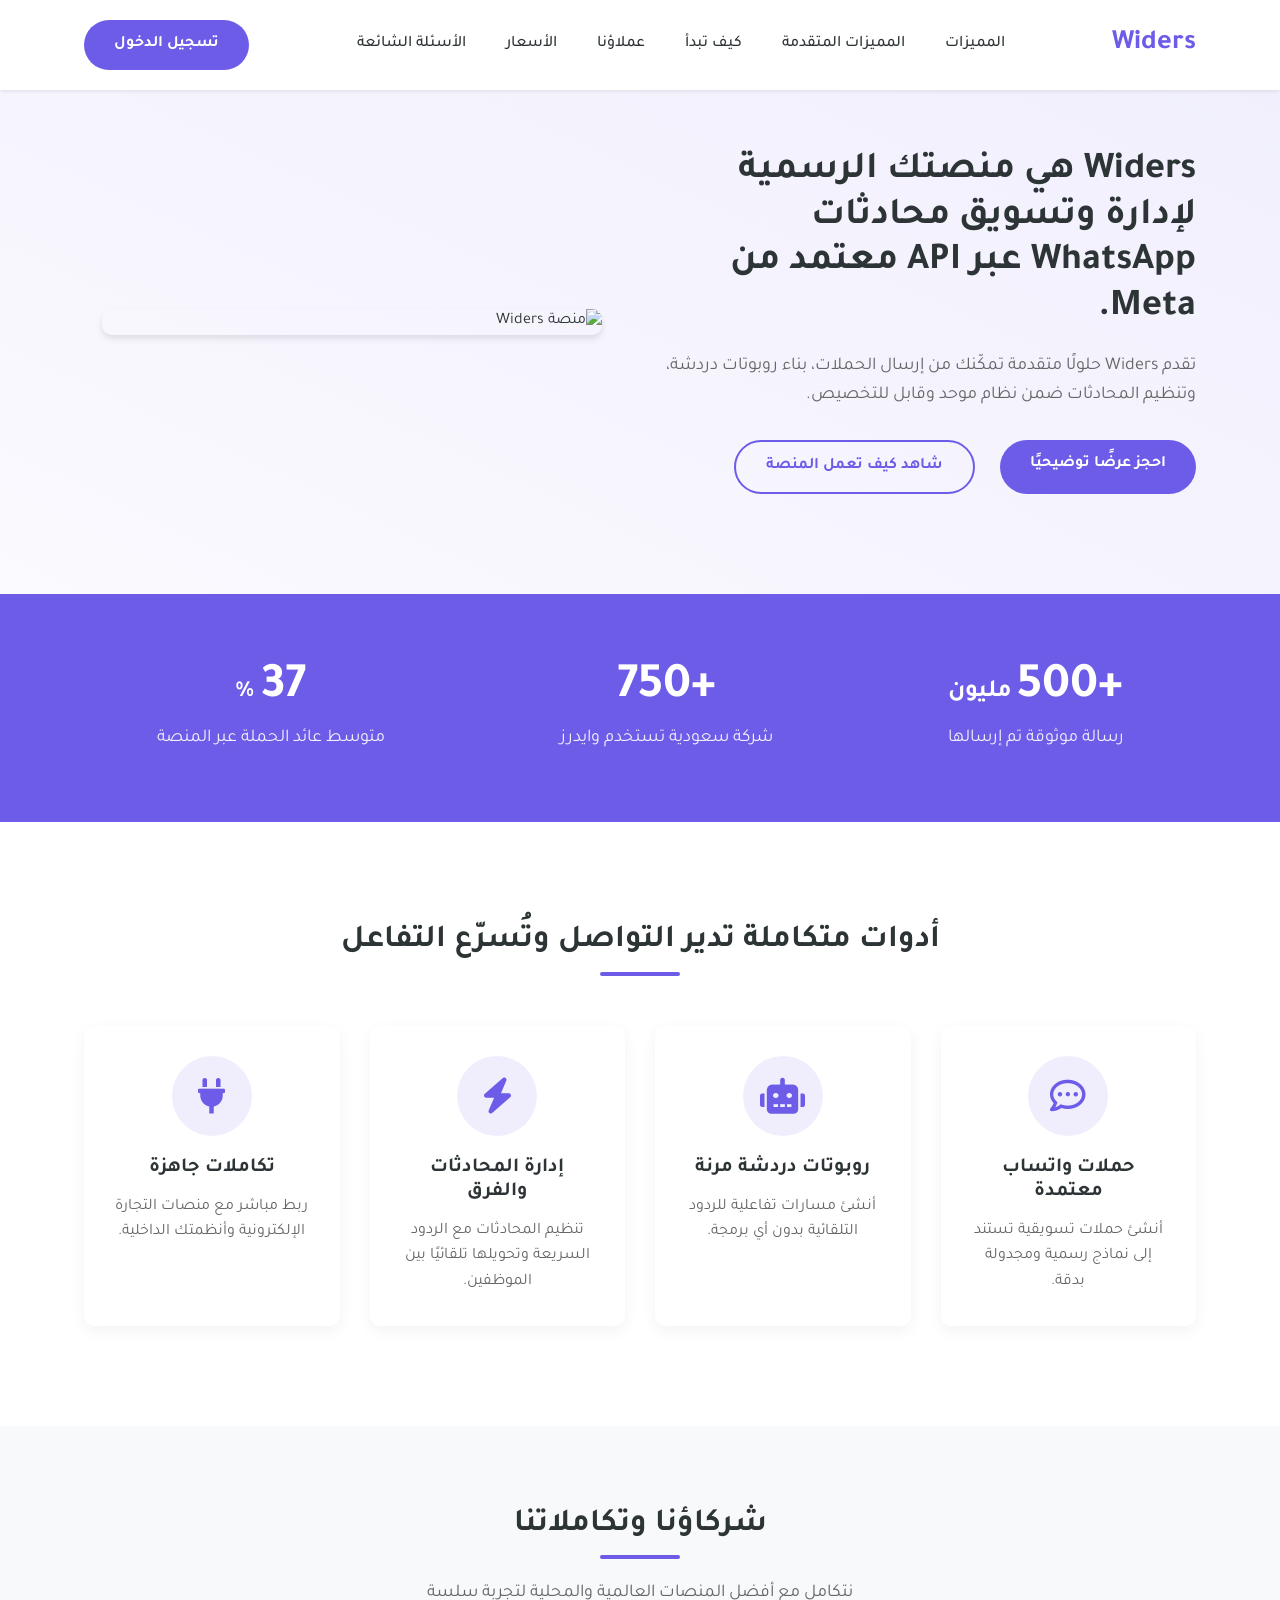
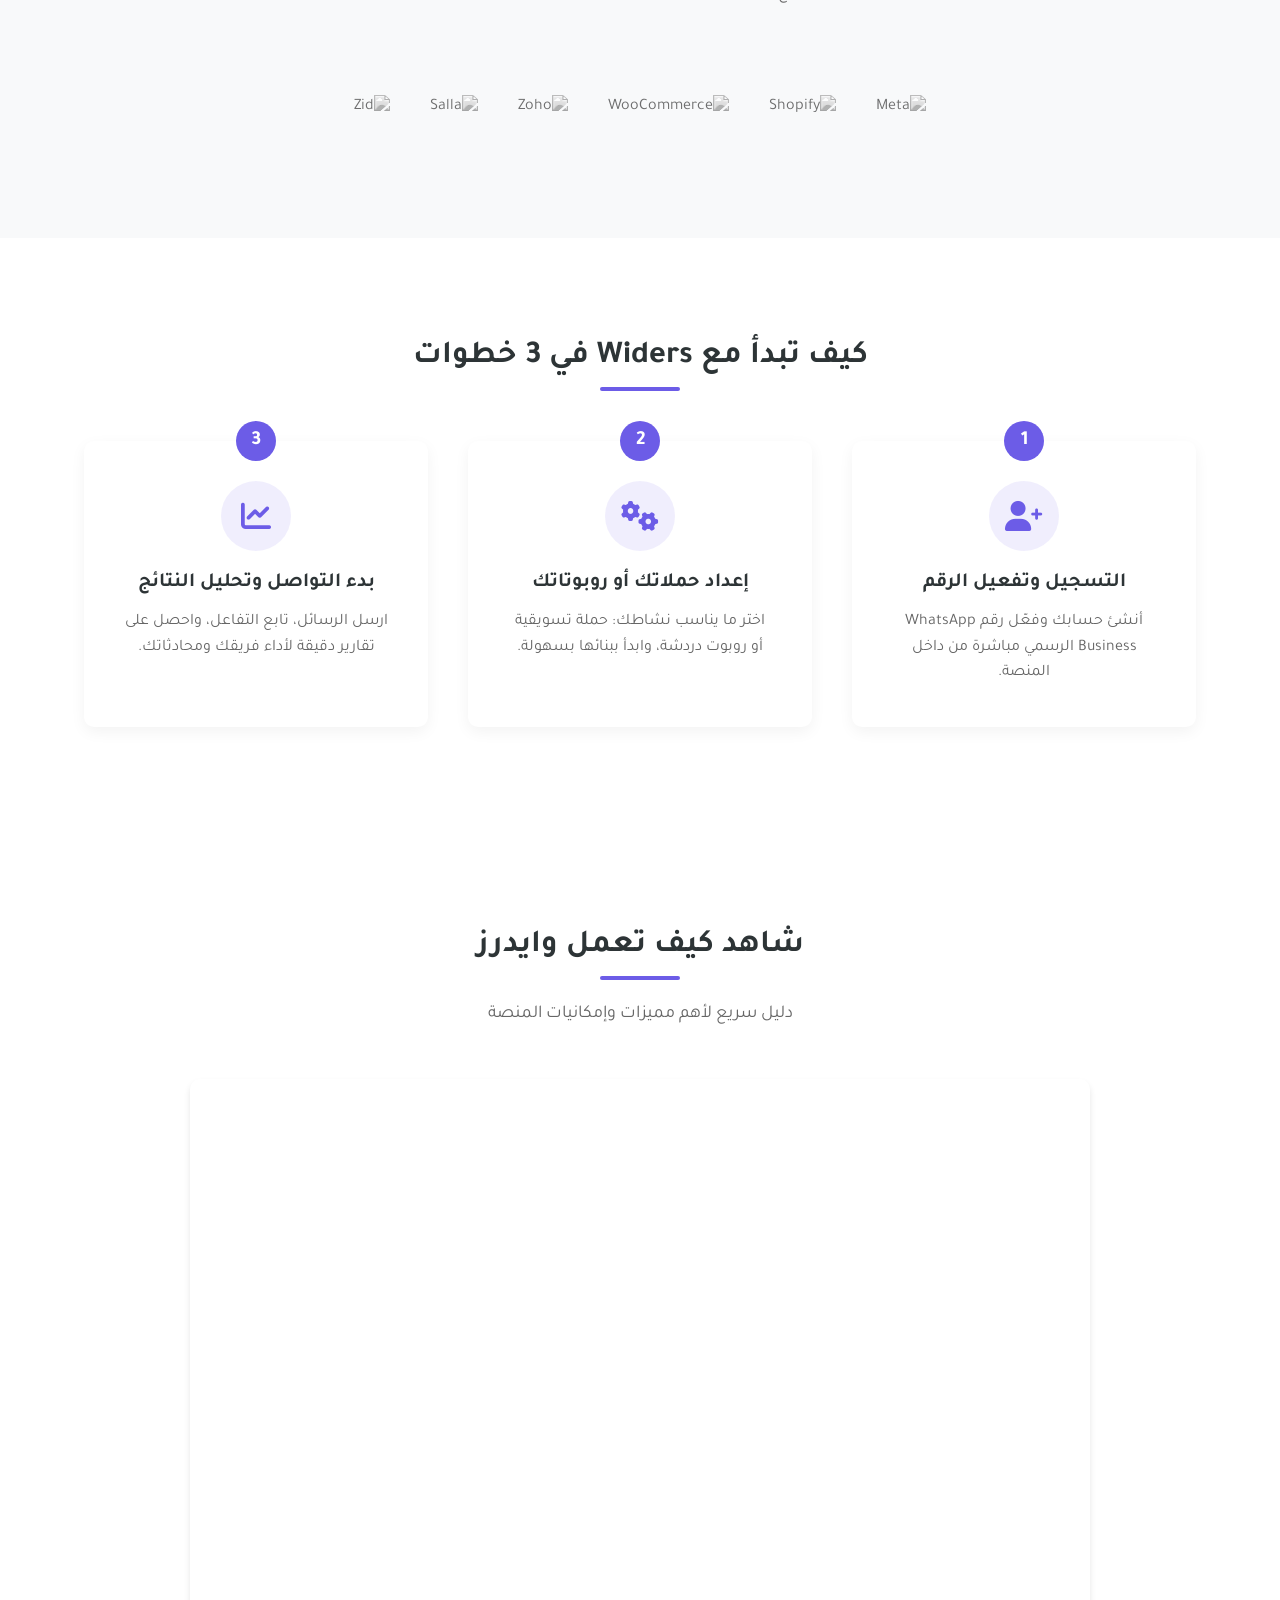
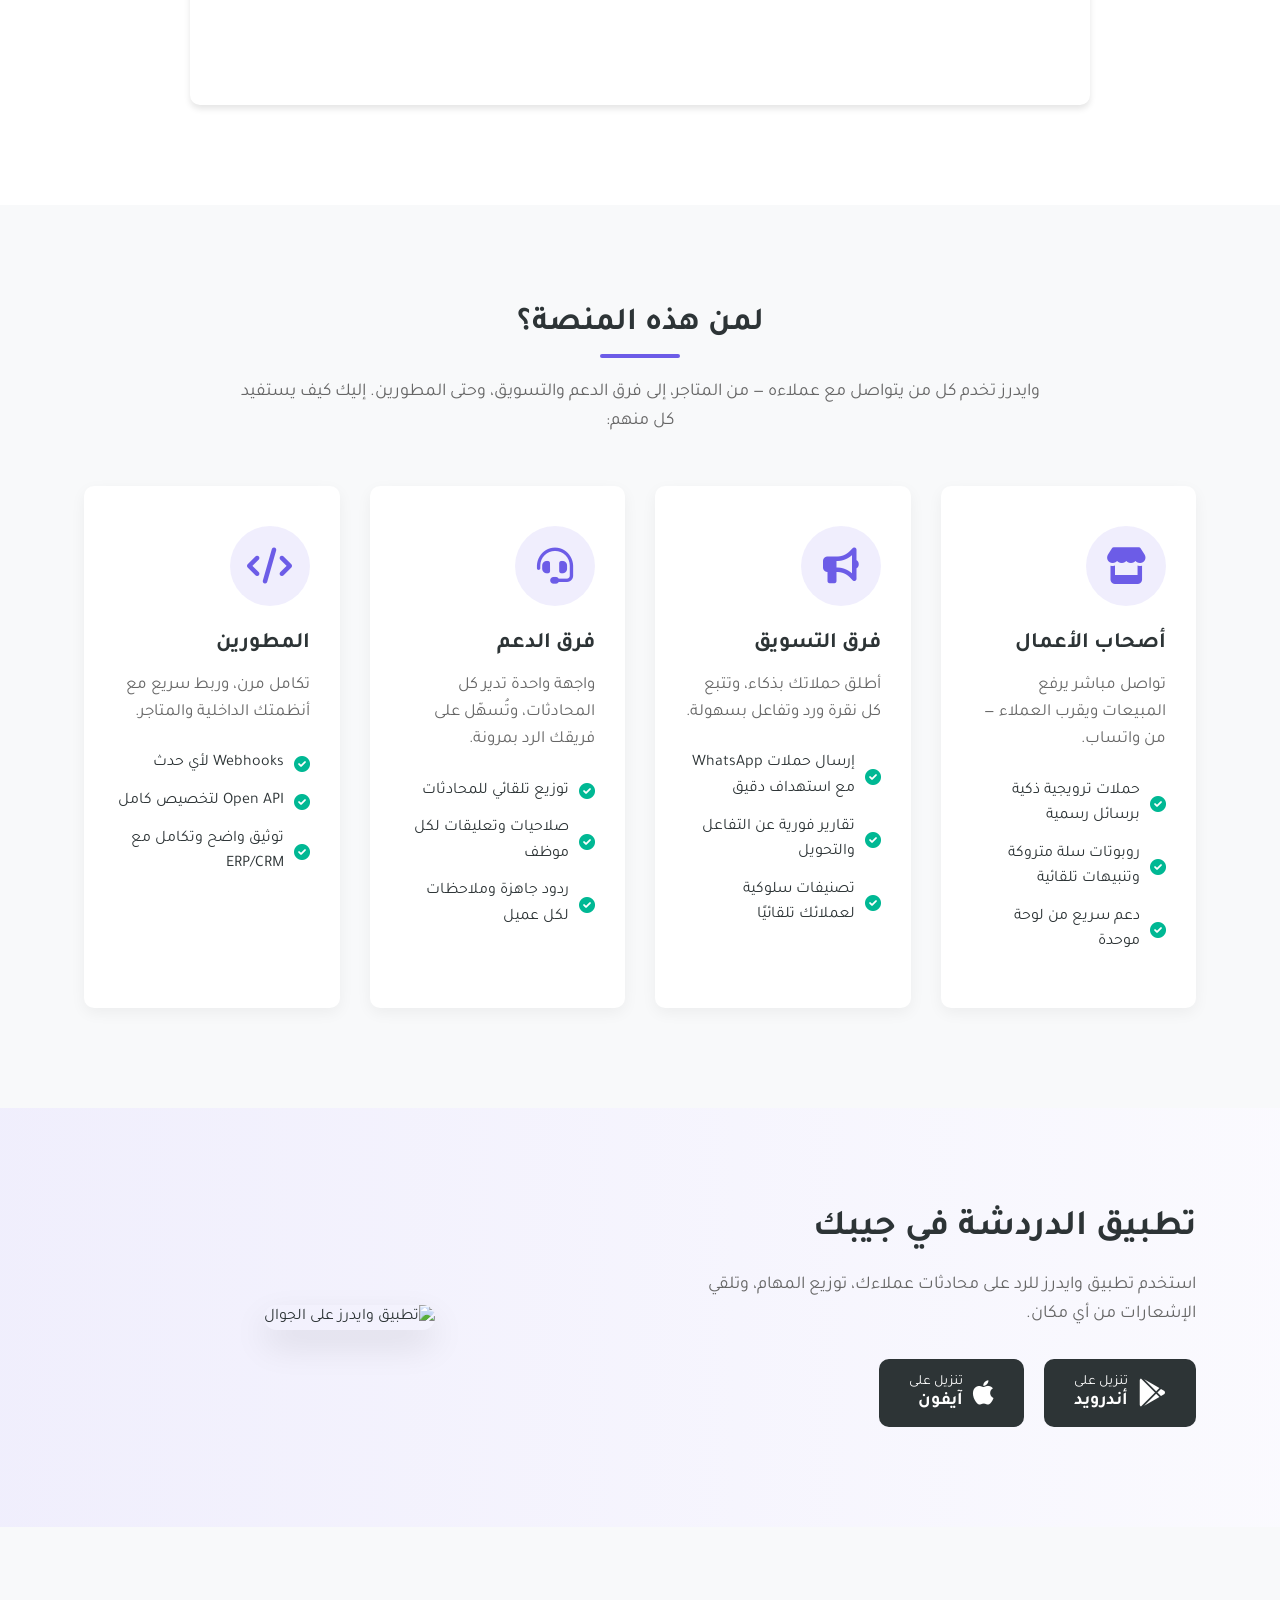
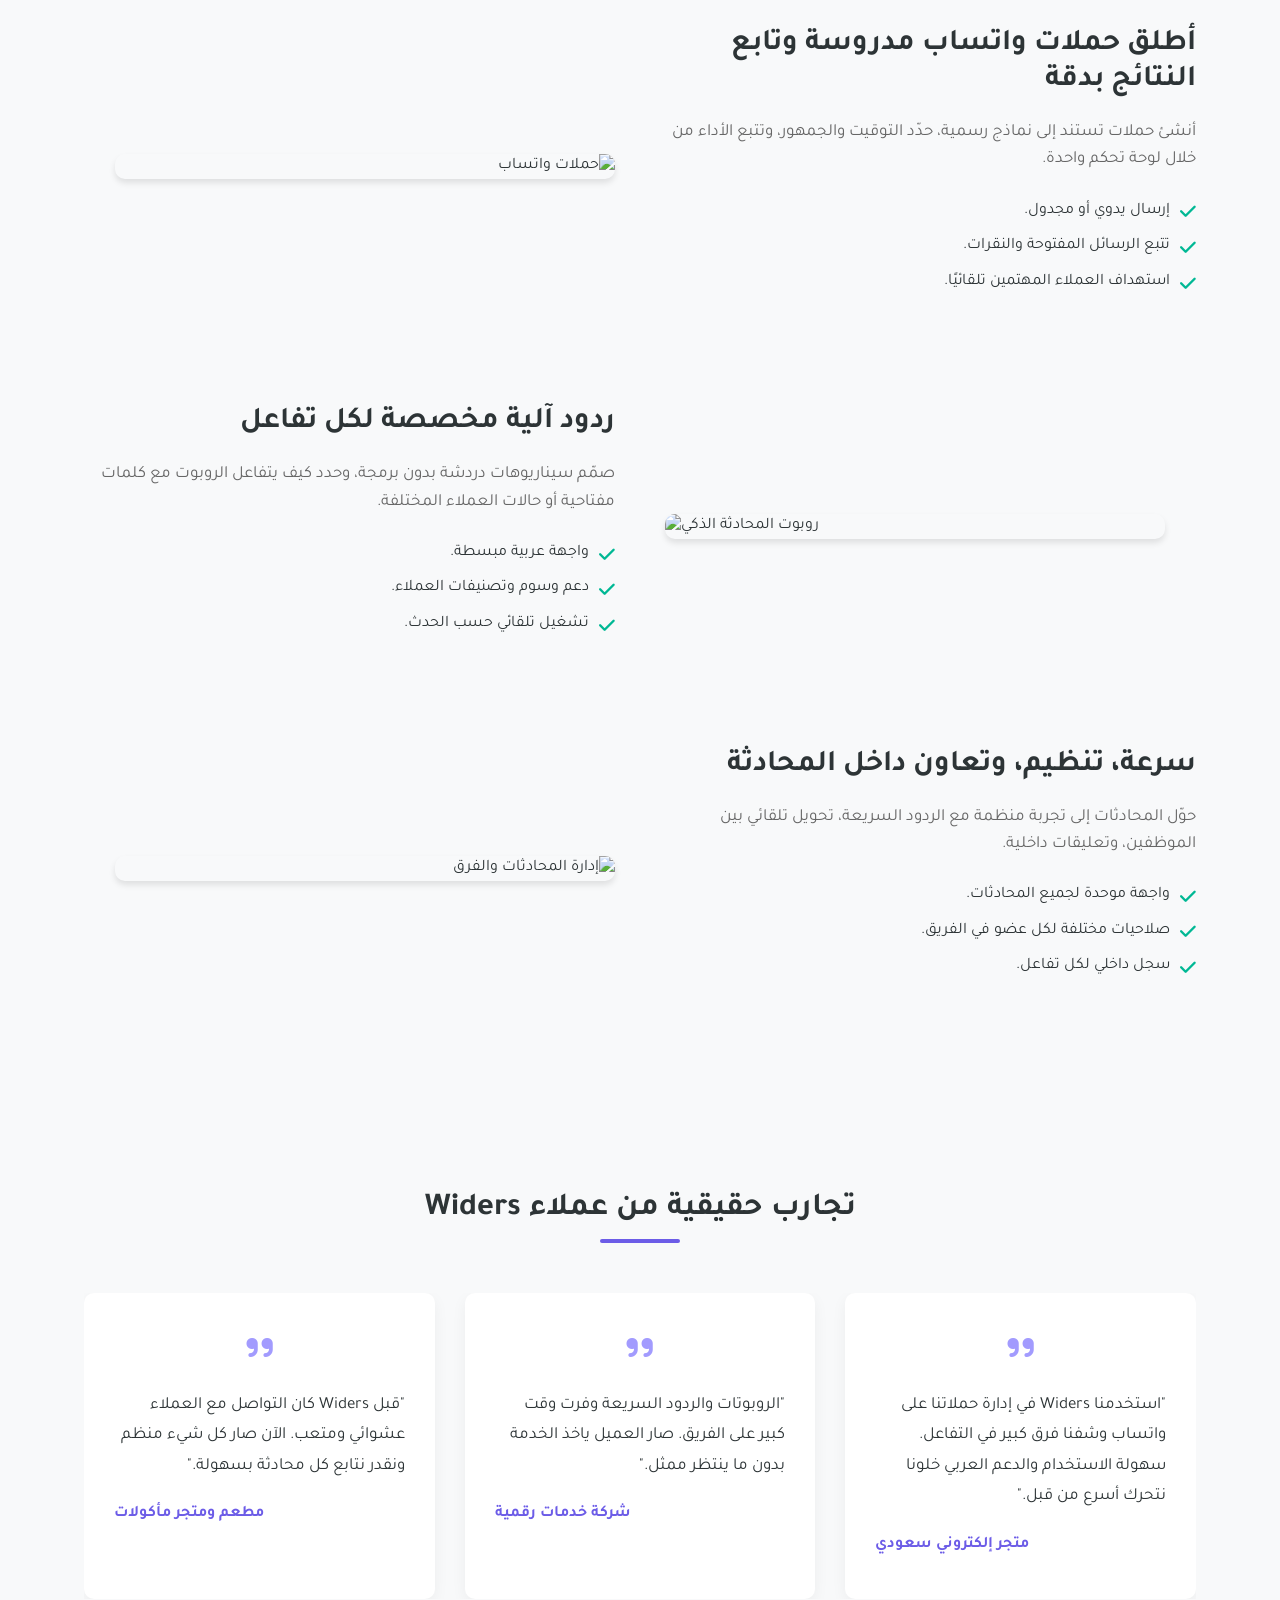
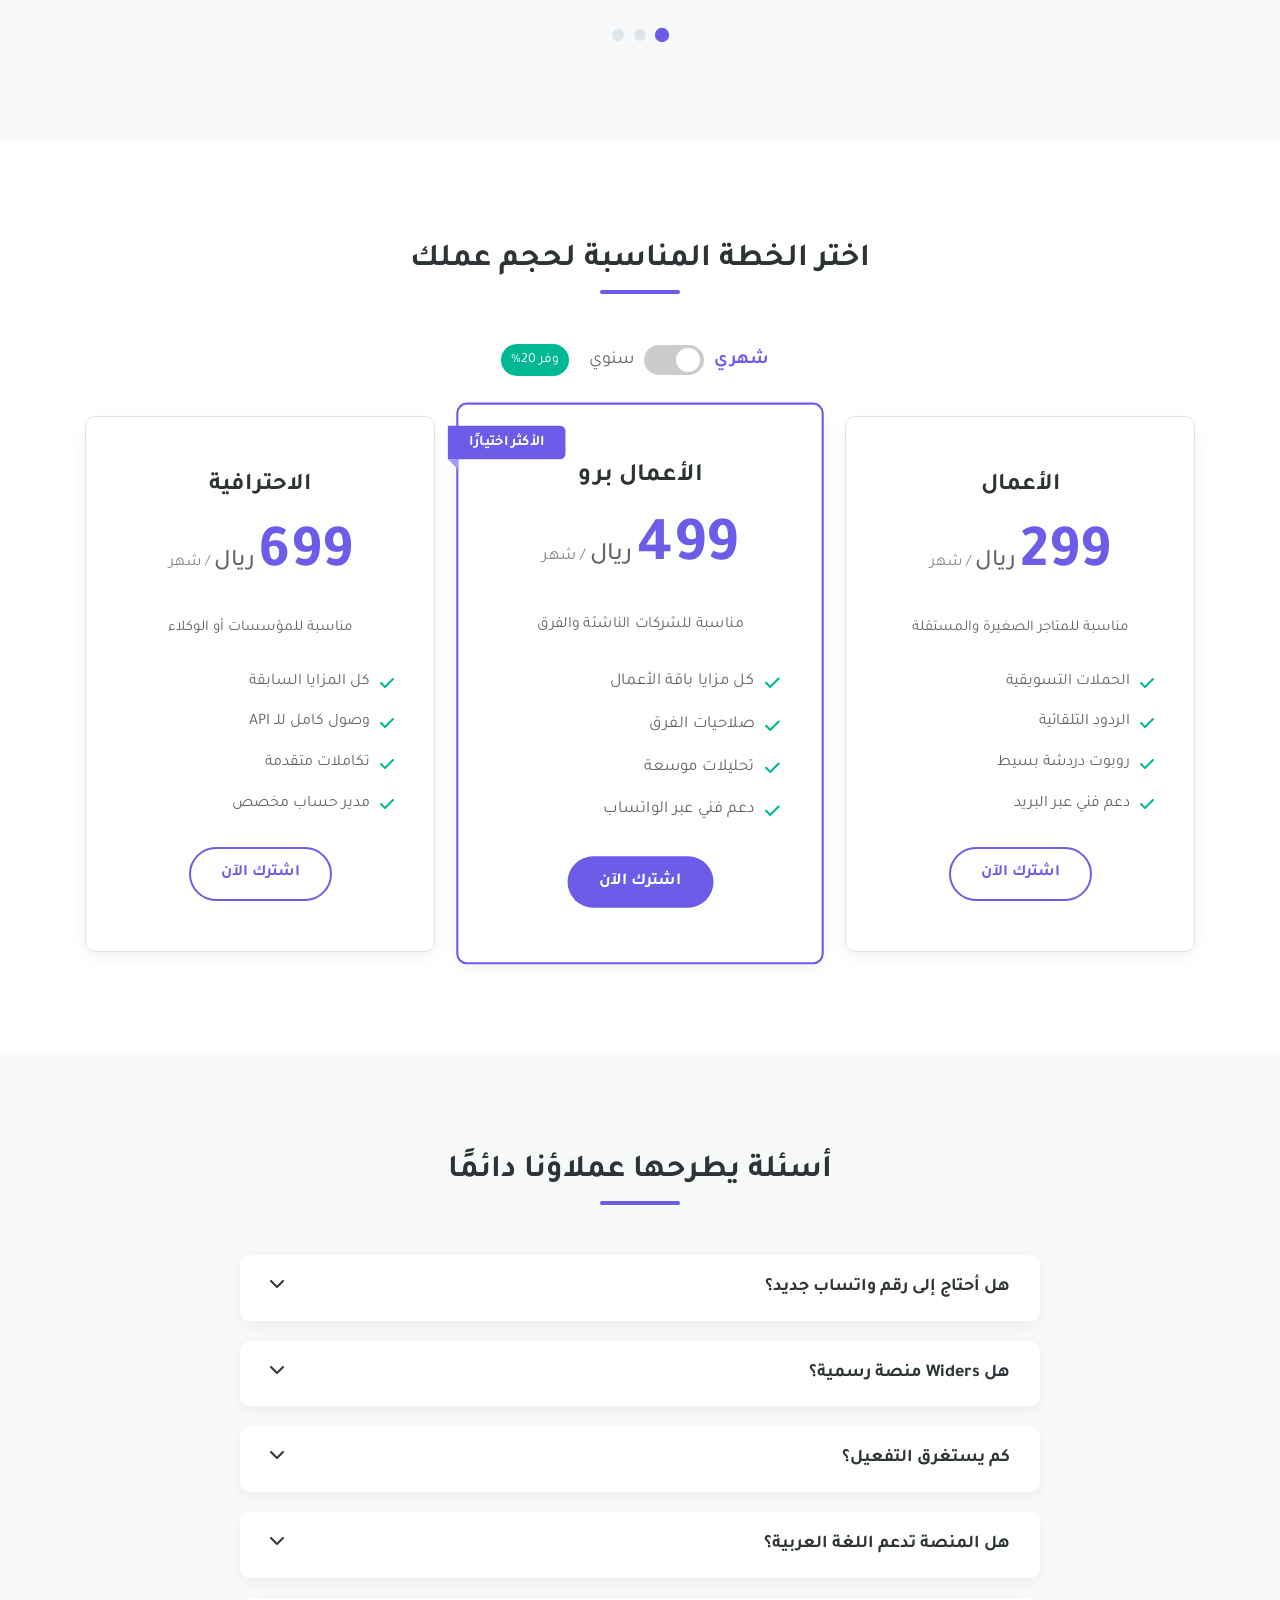
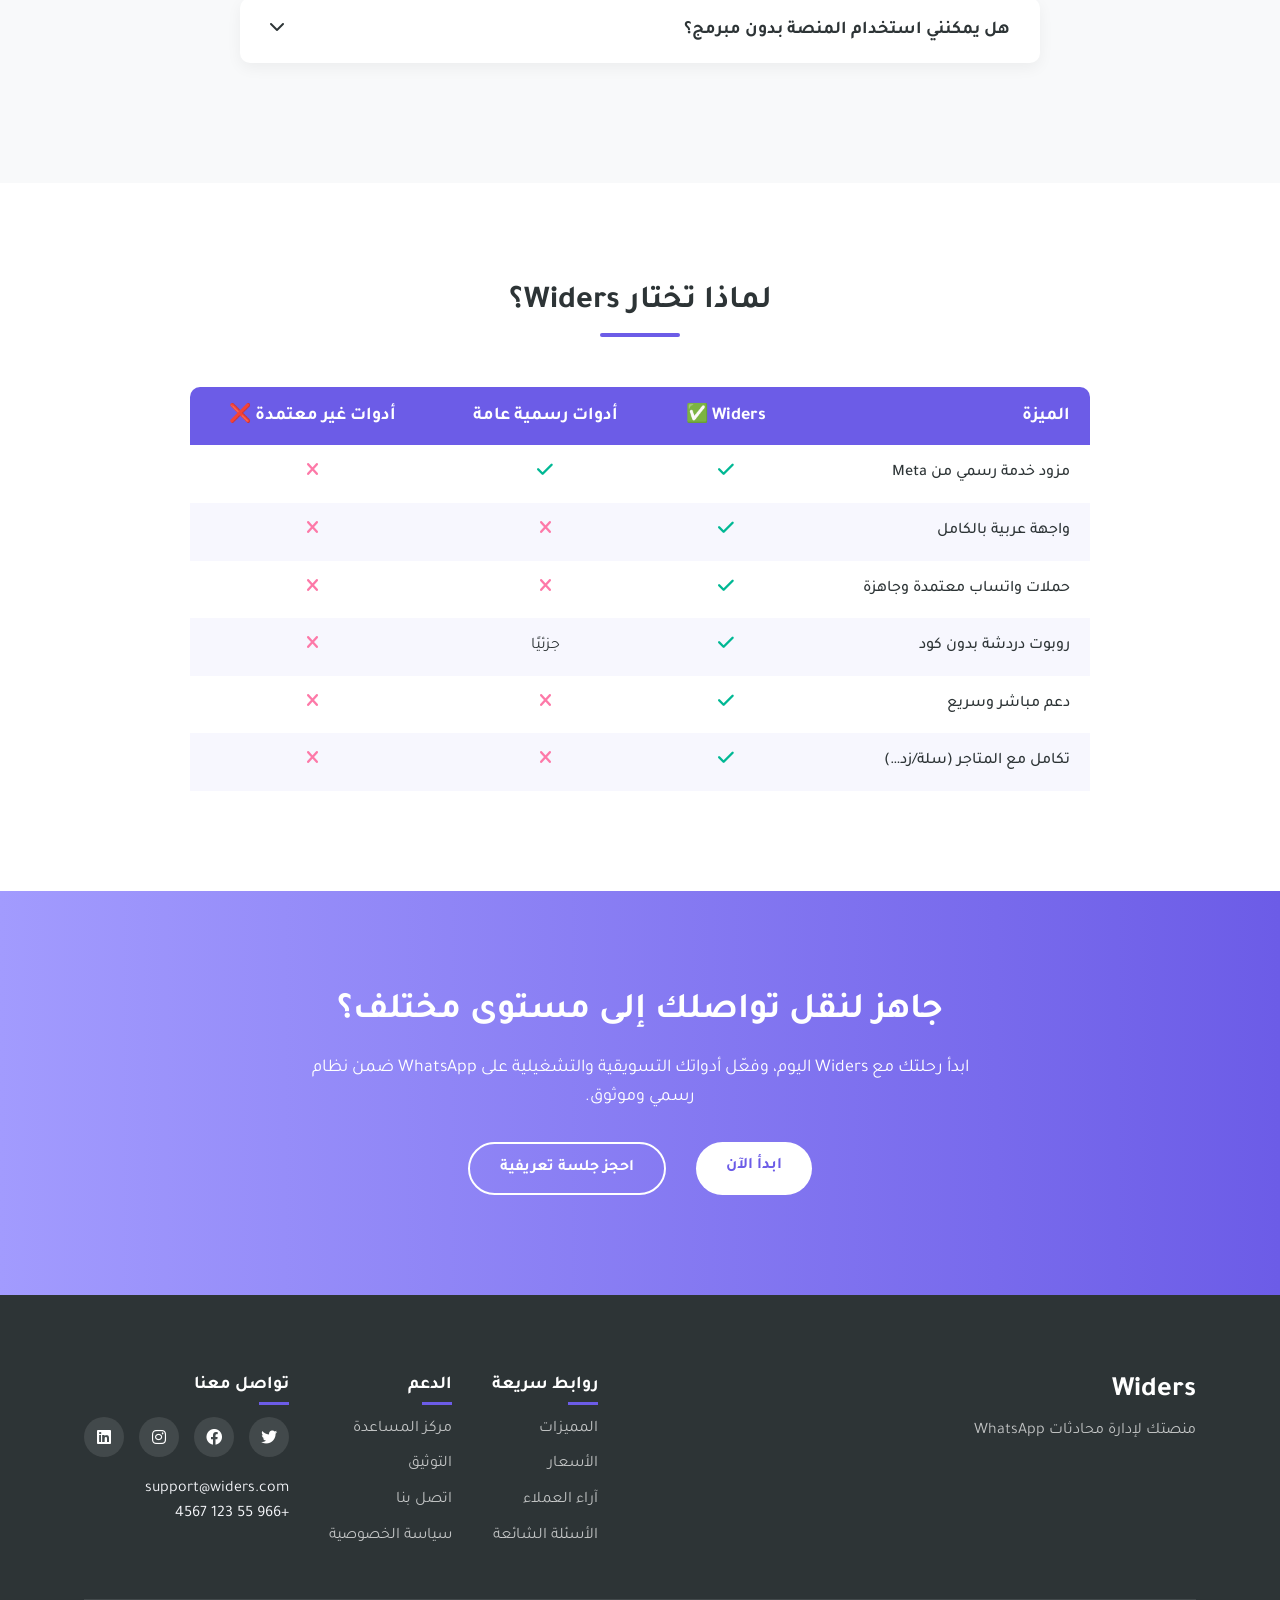
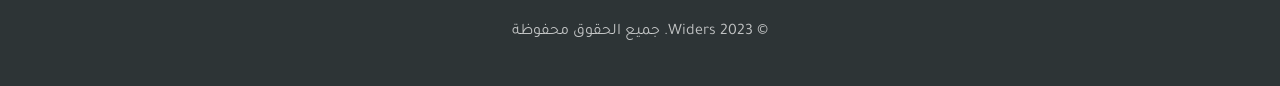
==== index.html @ 89246f13 "Add files via upload" ====
<!DOCTYPE html>
<html lang="ar" dir="rtl">
  <head>
    <meta charset="UTF-8" />
    <meta name="viewport" content="width=device-width, initial-scale=1.0" />
    <title>Widers - منصة إدارة وتسويق محادثات WhatsApp</title>
    <link rel="stylesheet" href="styles.css" />
    <link rel="stylesheet" href="animations.css" />
    <link
      rel="stylesheet"
      href="https://cdnjs.cloudflare.com/ajax/libs/font-awesome/6.0.0/css/all.min.css"
    />
    <link
      href="https://fonts.googleapis.com/css2?family=Tajawal:wght@300;400;500;700;800&display=swap"
      rel="stylesheet"
    />
    <meta
      name="description"
      content="Widers - منصة متكاملة لإدارة وتسويق محادثات WhatsApp عبر API معتمد من Meta. حملات، روبوتات دردشة، وإدارة فرق."
    />
  </head>
  <body>
    <!-- القسم 1: الهيدر والتنقل -->
    <header class="header">
      <div class="container">
        <div class="navbar">
          <div class="logo">
            <h1>Widers</h1>
          </div>
          <nav class="nav-menu">
            <ul>
              <li><a href="#features">المميزات</a></li>
              <li><a href="#advanced-features">المميزات المتقدمة</a></li>
              <li><a href="#journey">كيف تبدأ</a></li>
              <li><a href="#testimonials">عملاؤنا</a></li>
              <li><a href="#pricing">الأسعار</a></li>
              <li><a href="#faq">الأسئلة الشائعة</a></li>
            </ul>
          </nav>
          <div class="cta-button">
            <a href="#" class="btn btn-primary">تسجيل الدخول</a>
          </div>
          <div class="mobile-menu-toggle">
            <i class="fas fa-bars"></i>
          </div>
        </div>
      </div>
    </header>

    <!-- القسم 2: البطاقة الرئيسية (Hero) -->
    <section class="hero">
      <div class="container">
        <div class="hero-content">
          <h1 class="main-title">
            Widers هي منصتك الرسمية لإدارة وتسويق محادثات WhatsApp عبر API معتمد
            من Meta.
          </h1>
          <p class="subtitle">
            تقدم Widers حلولًا متقدمة تمكّنك من إرسال الحملات، بناء روبوتات
            دردشة، وتنظيم المحادثات ضمن نظام موحد وقابل للتخصيص.
          </p>
          <div class="hero-buttons">
            <a href="#" class="btn btn-primary">احجز عرضًا توضيحيًا</a>
            <a href="#" class="btn btn-secondary">شاهد كيف تعمل المنصة</a>
          </div>
        </div>
        <div class="hero-image">
          <img
            src="https://fastly.picsum.photos/id/0/5000/3333.jpg?hmac=_j6ghY5fCfSD6tvtcV74zXivkJSPIfR9B8w34XeQmvU"
            alt="منصة Widers"
            onload="this.classList.add('loaded')"
          />
        </div>
      </div>
    </section>

    <!-- قسم الأرقام والإحصائيات -->
    <section class="stats">
      <div class="container">
        <div class="stats-grid">
          <div class="stat-card">
            <div class="stat-number">
              +500<span class="stat-unit">مليون</span>
            </div>
            <div class="stat-label">رسالة موثوقة تم إرسالها</div>
          </div>
          <div class="stat-card">
            <div class="stat-number">+750</div>
            <div class="stat-label">شركة سعودية تستخدم وايدرز</div>
          </div>
          <div class="stat-card">
            <div class="stat-number">37<span class="stat-unit">%</span></div>
            <div class="stat-label">متوسط عائد الحملة عبر المنصة</div>
          </div>
        </div>
      </div>
    </section>

    <!-- القسم 3: المميزات الرئيسية (Grid) -->
    <section id="features" class="features">
      <div class="container">
        <div class="section-header">
          <h2>أدوات متكاملة تدير التواصل وتُسرّع التفاعل</h2>
        </div>
        <div class="features-grid">
          <div class="feature-card">
            <div class="feature-icon">
              <i class="far fa-comment-dots"></i>
            </div>
            <h3>حملات واتساب معتمدة</h3>
            <p>أنشئ حملات تسويقية تستند إلى نماذج رسمية ومجدولة بدقة.</p>
          </div>
          <div class="feature-card">
            <div class="feature-icon">
              <i class="fas fa-robot"></i>
            </div>
            <h3>روبوتات دردشة مرنة</h3>
            <p>أنشئ مسارات تفاعلية للردود التلقائية بدون أي برمجة.</p>
          </div>
          <div class="feature-card">
            <div class="feature-icon">
              <i class="fas fa-bolt"></i>
            </div>
            <h3>إدارة المحادثات والفرق</h3>
            <p>
              تنظيم المحادثات مع الردود السريعة وتحويلها تلقائيًا بين الموظفين.
            </p>
          </div>
          <div class="feature-card">
            <div class="feature-icon">
              <i class="fas fa-plug"></i>
            </div>
            <h3>تكاملات جاهزة</h3>
            <p>ربط مباشر مع منصات التجارة الإلكترونية وأنظمتك الداخلية.</p>
          </div>
        </div>
      </div>
    </section>

    <!-- قسم الشركاء والتكاملات -->
    <section class="partners">
      <div class="container">
        <div class="section-header">
          <h2>شركاؤنا وتكاملاتنا</h2>
          <p>نتكامل مع أفضل المنصات العالمية والمحلية لتجربة سلسة</p>
        </div>
        <div class="partners-logos">
          <div class="partner-logo">
            <img
              src="https://cdn-icons-png.flaticon.com/256/6033/6033716.png"
              alt="Meta"
              onload="this.classList.add('loaded')"
            />
          </div>
          <div class="partner-logo">
            <img
              src="https://yt3.googleusercontent.com/oqunUmQrCRFCNfG3Bo4kCk1lB0iQACLSXRAt5Ut1s8W48LC0u-3S611sbZ77NR5rg0tEp0pbnOI=s900-c-k-c0x00ffffff-no-rj"
              alt="Shopify"
              onload="this.classList.add('loaded')"
            />
          </div>
          <div class="partner-logo">
            <img
              src="https://play-lh.googleusercontent.com/aPsA6vS25mrocOJqZhTZyxm7sntS_IZuHh4oLBI6v-70A_mLV0Fe0spqSDTbK_Fy8As"
              alt="WooCommerce"
              onload="this.classList.add('loaded')"
            />
          </div>
          <div class="partner-logo">
            <img
              src="https://encrypted-tbn0.gstatic.com/images?q=tbn:ANd9GcSoBJN6zXtkqGUwWJ7fqET01BPu40t4tTrOxg&s"
              alt="Zoho"
              onload="this.classList.add('loaded')"
            />
          </div>
          <div class="partner-logo">
            <img
              src="https://avatars.githubusercontent.com/u/44970666?s=280&v=4"
              alt="Salla"
              onload="this.classList.add('loaded')"
            />
          </div>
          <div class="partner-logo">
            <img
              src="https://is1-ssl.mzstatic.com/image/thumb/Purple211/v4/ed/ce/bb/edcebbd6-1bcf-f912-69eb-06663a1a4ddb/AppIcon-0-0-1x_U007emarketing-0-10-0-85-220.png/256x256bb.jpg"
              alt="Zid"
              onload="this.classList.add('loaded')"
            />
          </div>
        </div>
      </div>
    </section>

    <!-- القسم 5: رحلة العميل -->
    <section id="journey" class="journey">
      <div class="container">
        <div class="section-header">
          <h2>كيف تبدأ مع Widers في 3 خطوات</h2>
        </div>
        <div class="journey-steps">
          <div class="step-card">
            <div class="step-number">1</div>
            <div class="step-icon">
              <i class="fas fa-user-plus"></i>
            </div>
            <h3>التسجيل وتفعيل الرقم</h3>
            <p>
              أنشئ حسابك وفعّل رقم WhatsApp Business الرسمي مباشرة من داخل
              المنصة.
            </p>
          </div>
          <div class="step-card">
            <div class="step-number">2</div>
            <div class="step-icon">
              <i class="fas fa-cogs"></i>
            </div>
            <h3>إعداد حملاتك أو روبوتاتك</h3>
            <p>
              اختر ما يناسب نشاطك: حملة تسويقية أو روبوت دردشة، وابدأ ببنائها
              بسهولة.
            </p>
          </div>
          <div class="step-card">
            <div class="step-number">3</div>
            <div class="step-icon">
              <i class="fas fa-chart-line"></i>
            </div>
            <h3>بدء التواصل وتحليل النتائج</h3>
            <p>
              ارسل الرسائل، تابع التفاعل، واحصل على تقارير دقيقة لأداء فريقك
              ومحادثاتك.
            </p>
          </div>
        </div>
      </div>
    </section>

    <!-- قسم الفيديو التوضيحي -->
    <section id="demo-video" class="demo-video">
      <div class="container">
        <div class="section-header">
          <h2>شاهد كيف تعمل وايدرز</h2>
          <p>دليل سريع لأهم مميزات وإمكانيات المنصة</p>
        </div>
        <div class="video-container">
          <iframe
            src="https://www.youtube.com/embed/SoS89PzFYzo"
            title="شرح لمنصة وايدرز"
            frameborder="0"
            allow="accelerometer; autoplay; clipboard-write; encrypted-media; gyroscope; picture-in-picture"
            allowfullscreen
          >
          </iframe>
        </div>
      </div>
    </section>

    <!-- قسم لمن هذه المنصة -->
    <section id="for-who" class="for-who">
      <div class="container">
        <div class="section-header">
          <h2>لمن هذه المنصة؟</h2>
          <p>
            وايدرز تخدم كل من يتواصل مع عملاءه — من المتاجر، إلى فرق الدعم
            والتسويق، وحتى المطورين. إليك كيف يستفيد كل منهم:
          </p>
        </div>
        <div class="audience-grid">
          <div class="audience-card">
            <div class="audience-icon">
              <i class="fas fa-store"></i>
            </div>
            <h3>أصحاب الأعمال</h3>
            <p>تواصل مباشر يرفع المبيعات ويقرب العملاء — من واتساب.</p>
            <ul class="audience-features">
              <li>
                <i class="fas fa-check-circle"></i> حملات ترويجية ذكية برسائل
                رسمية
              </li>
              <li>
                <i class="fas fa-check-circle"></i> روبوتات سلة متروكة وتنبيهات
                تلقائية
              </li>
              <li>
                <i class="fas fa-check-circle"></i> دعم سريع من لوحة موحدة
              </li>
            </ul>
          </div>
          <div class="audience-card">
            <div class="audience-icon">
              <i class="fas fa-bullhorn"></i>
            </div>
            <h3>فرق التسويق</h3>
            <p>أطلق حملاتك بذكاء، وتتبع كل نقرة ورد وتفاعل بسهولة.</p>
            <ul class="audience-features">
              <li>
                <i class="fas fa-check-circle"></i> إرسال حملات WhatsApp مع
                استهداف دقيق
              </li>
              <li>
                <i class="fas fa-check-circle"></i> تقارير فورية عن التفاعل
                والتحويل
              </li>
              <li>
                <i class="fas fa-check-circle"></i> تصنيفات سلوكية لعملائك
                تلقائيًا
              </li>
            </ul>
          </div>
          <div class="audience-card">
            <div class="audience-icon">
              <i class="fas fa-headset"></i>
            </div>
            <h3>فرق الدعم</h3>
            <p>واجهة واحدة تدير كل المحادثات، وتُسهّل على فريقك الرد بمرونة.</p>
            <ul class="audience-features">
              <li>
                <i class="fas fa-check-circle"></i> توزيع تلقائي للمحادثات
              </li>
              <li>
                <i class="fas fa-check-circle"></i> صلاحيات وتعليقات لكل موظف
              </li>
              <li>
                <i class="fas fa-check-circle"></i> ردود جاهزة وملاحظات لكل عميل
              </li>
            </ul>
          </div>
          <div class="audience-card">
            <div class="audience-icon">
              <i class="fas fa-code"></i>
            </div>
            <h3>المطورين</h3>
            <p>تكامل مرن، وربط سريع مع أنظمتك الداخلية والمتاجر.</p>
            <ul class="audience-features">
              <li><i class="fas fa-check-circle"></i> Webhooks لأي حدث</li>
              <li><i class="fas fa-check-circle"></i> Open API لتخصيص كامل</li>
              <li>
                <i class="fas fa-check-circle"></i> توثيق واضح وتكامل مع ERP/CRM
              </li>
            </ul>
          </div>
        </div>
      </div>
    </section>

    <!-- قسم تطبيق الجوال -->
    <section id="mobile-app" class="mobile-app">
      <div class="container">
        <div class="mobile-app-content">
          <div class="mobile-app-text">
            <h2>تطبيق الدردشة في جيبك</h2>
            <p>
              استخدم تطبيق وايدرز للرد على محادثات عملاءك، توزيع المهام، وتلقي
              الإشعارات من أي مكان.
            </p>
            <div class="app-buttons">
              <a href="#" class="app-button">
                <i class="fab fa-google-play"></i>
                <span>تنزيل على<strong>أندرويد</strong></span>
              </a>
              <a href="#" class="app-button">
                <i class="fab fa-apple"></i>
                <span>تنزيل على<strong>آيفون</strong></span>
              </a>
            </div>
          </div>
          <div class="mobile-app-image">
            <img
              src="https://www.livechat.com/app/livechat-for-iphone/livechat-for-iphone_hud1e4c068775391a8c1fdec767686bbd1_205450_900x0_resize_q75_h2_catmullrom_3.2ebe16c89ba88125541c4235691bfd8bb0f80eb36194cb19593e3142e29e72ae.webp"
              alt="تطبيق وايدرز على الجوال"
              onload="this.classList.add('loaded')"
            />
          </div>
        </div>
      </div>
    </section>

    <!-- القسم 4: المميزات المتقدمة (صور + نص) -->
    <section id="advanced-features" class="advanced-features">
      <div class="container">
        <!-- الميزة الأولى -->
        <div class="feature-block">
          <div class="feature-content">
            <h2>أطلق حملات واتساب مدروسة وتابع النتائج بدقة</h2>
            <p>
              أنشئ حملات تستند إلى نماذج رسمية، حدّد التوقيت والجمهور، وتتبع
              الأداء من خلال لوحة تحكم واحدة.
            </p>
            <ul class="feature-list">
              <li><i class="fas fa-check"></i> إرسال يدوي أو مجدول.</li>
              <li>
                <i class="fas fa-check"></i> تتبع الرسائل المفتوحة والنقرات.
              </li>
              <li>
                <i class="fas fa-check"></i> استهداف العملاء المهتمين تلقائيًا.
              </li>
            </ul>
          </div>
          <div class="feature-image">
            <img
              src="https://fastly.picsum.photos/id/0/5000/3333.jpg?hmac=_j6ghY5fCfSD6tvtcV74zXivkJSPIfR9B8w34XeQmvU"
              alt="حملات واتساب"
              onload="this.classList.add('loaded')"
            />
          </div>
        </div>
        <!-- الميزة الثانية -->
        <div class="feature-block reverse">
          <div class="feature-content">
            <h2>ردود آلية مخصصة لكل تفاعل</h2>
            <p>
              صمّم سيناريوهات دردشة بدون برمجة، وحدد كيف يتفاعل الروبوت مع كلمات
              مفتاحية أو حالات العملاء المختلفة.
            </p>
            <ul class="feature-list">
              <li><i class="fas fa-check"></i> واجهة عربية مبسطة.</li>
              <li><i class="fas fa-check"></i> دعم وسوم وتصنيفات العملاء.</li>
              <li><i class="fas fa-check"></i> تشغيل تلقائي حسب الحدث.</li>
            </ul>
          </div>
          <div class="feature-image">
            <img
              src="https://fastly.picsum.photos/id/0/5000/3333.jpg?hmac=_j6ghY5fCfSD6tvtcV74zXivkJSPIfR9B8w34XeQmvU"
              alt="روبوت المحادثة الذكي"
              onload="this.classList.add('loaded')"
            />
          </div>
        </div>
        <!-- الميزة الثالثة -->
        <div class="feature-block">
          <div class="feature-content">
            <h2>سرعة، تنظيم، وتعاون داخل المحادثة</h2>
            <p>
              حوّل المحادثات إلى تجربة منظمة مع الردود السريعة، تحويل تلقائي بين
              الموظفين، وتعليقات داخلية.
            </p>
            <ul class="feature-list">
              <li><i class="fas fa-check"></i> واجهة موحدة لجميع المحادثات.</li>
              <li>
                <i class="fas fa-check"></i> صلاحيات مختلفة لكل عضو في الفريق.
              </li>
              <li><i class="fas fa-check"></i> سجل داخلي لكل تفاعل.</li>
            </ul>
          </div>
          <div class="feature-image">
            <img
              src="https://fastly.picsum.photos/id/0/5000/3333.jpg?hmac=_j6ghY5fCfSD6tvtcV74zXivkJSPIfR9B8w34XeQmvU"
              alt="إدارة المحادثات والفرق"
              onload="this.classList.add('loaded')"
            />
          </div>
        </div>
      </div>
    </section>

    <!-- القسم 6: شهادات العملاء (Social Proof) -->
    <section id="testimonials" class="testimonials">
      <div class="container">
        <div class="section-header">
          <h2>تجارب حقيقية من عملاء Widers</h2>
        </div>
        <div class="testimonials-slider">
          <div class="testimonial-card">
            <div class="quote">
              <i class="fas fa-quote-right"></i>
            </div>
            <p class="testimonial-text">
              "استخدمنا Widers في إدارة حملاتنا على واتساب وشفنا فرق كبير في
              التفاعل. سهولة الاستخدام والدعم العربي خلونا نتحرك أسرع من قبل."
            </p>
            <div class="testimonial-author">متجر إلكتروني سعودي</div>
          </div>
          <div class="testimonial-card">
            <div class="quote">
              <i class="fas fa-quote-right"></i>
            </div>
            <p class="testimonial-text">
              "الروبوتات والردود السريعة وفرت وقت كبير على الفريق. صار العميل
              ياخذ الخدمة بدون ما ينتظر ممثل."
            </p>
            <div class="testimonial-author">شركة خدمات رقمية</div>
          </div>
          <div class="testimonial-card">
            <div class="quote">
              <i class="fas fa-quote-right"></i>
            </div>
            <p class="testimonial-text">
              "قبل Widers كان التواصل مع العملاء عشوائي ومتعب. الآن صار كل شيء
              منظم ونقدر نتابع كل محادثة بسهولة."
            </p>
            <div class="testimonial-author">مطعم ومتجر مأكولات</div>
          </div>
        </div>
        <div class="testimonial-dots">
          <span class="dot active"></span>
          <span class="dot"></span>
          <span class="dot"></span>
        </div>
      </div>
    </section>

    <!-- القسم 7: الخطط والأسعار -->
    <section id="pricing" class="pricing">
      <div class="container">
        <div class="section-header">
          <h2>اختر الخطة المناسبة لحجم عملك</h2>
        </div>

        <div class="pricing-toggle">
          <span class="toggle-label active">شهري</span>
          <label class="switch">
            <input type="checkbox" id="pricing-toggle" />
            <span class="slider round"></span>
          </label>
          <span class="toggle-label">سنوي</span>
          <span class="save-label">وفر 20%</span>
        </div>

        <div class="pricing-plans monthly active">
          <div class="pricing-card">
            <div class="plan-name">الأعمال</div>
            <div class="plan-price">
              <span class="price">299</span>
              <span class="currency">ريال</span>
              <span class="period">/ شهر</span>
            </div>
            <div class="plan-audience">مناسبة للمتاجر الصغيرة والمستقلة</div>
            <ul class="plan-features">
              <li><i class="fas fa-check"></i> الحملات التسويقية</li>
              <li><i class="fas fa-check"></i> الردود التلقائية</li>
              <li><i class="fas fa-check"></i> روبوت دردشة بسيط</li>
              <li><i class="fas fa-check"></i> دعم فني عبر البريد</li>
            </ul>
            <a href="#" class="btn btn-outline">اشترك الآن</a>
          </div>
          <div class="pricing-card popular">
            <div class="popular-badge">الأكثر اختيارًا</div>
            <div class="plan-name">الأعمال برو</div>
            <div class="plan-price">
              <span class="price">499</span>
              <span class="currency">ريال</span>
              <span class="period">/ شهر</span>
            </div>
            <div class="plan-audience">مناسبة للشركات الناشئة والفرق</div>
            <ul class="plan-features">
              <li><i class="fas fa-check"></i> كل مزايا باقة الأعمال</li>
              <li><i class="fas fa-check"></i> صلاحيات الفرق</li>
              <li><i class="fas fa-check"></i> تحليلات موسعة</li>
              <li><i class="fas fa-check"></i> دعم فني عبر الواتساب</li>
            </ul>
            <a href="#" class="btn btn-primary">اشترك الآن</a>
          </div>
          <div class="pricing-card">
            <div class="plan-name">الاحترافية</div>
            <div class="plan-price">
              <span class="price">699</span>
              <span class="currency">ريال</span>
              <span class="period">/ شهر</span>
            </div>
            <div class="plan-audience">مناسبة للمؤسسات أو الوكلاء</div>
            <ul class="plan-features">
              <li><i class="fas fa-check"></i> كل المزايا السابقة</li>
              <li><i class="fas fa-check"></i> وصول كامل للـ API</li>
              <li><i class="fas fa-check"></i> تكاملات متقدمة</li>
              <li><i class="fas fa-check"></i> مدير حساب مخصص</li>
            </ul>
            <a href="#" class="btn btn-outline">اشترك الآن</a>
          </div>
        </div>

        <div class="pricing-plans yearly">
          <div class="pricing-card">
            <div class="plan-name">الأعمال</div>
            <div class="plan-price">
              <span class="price">2,990</span>
              <span class="currency">ريال</span>
              <span class="period">/ سنة</span>
            </div>
            <div class="plan-savings">توفير 598 ريال</div>
            <div class="plan-audience">مناسبة للمتاجر الصغيرة والمستقلة</div>
            <ul class="plan-features">
              <li><i class="fas fa-check"></i> الحملات التسويقية</li>
              <li><i class="fas fa-check"></i> الردود التلقائية</li>
              <li><i class="fas fa-check"></i> روبوت دردشة بسيط</li>
              <li><i class="fas fa-check"></i> دعم فني عبر البريد</li>
            </ul>
            <a href="#" class="btn btn-outline">اشترك الآن</a>
          </div>
          <div class="pricing-card popular">
            <div class="popular-badge">الأكثر اختيارًا</div>
            <div class="plan-name">الأعمال برو</div>
            <div class="plan-price">
              <span class="price">4,990</span>
              <span class="currency">ريال</span>
              <span class="period">/ سنة</span>
            </div>
            <div class="plan-savings">توفير 998 ريال</div>
            <div class="plan-audience">مناسبة للشركات الناشئة والفرق</div>
            <ul class="plan-features">
              <li><i class="fas fa-check"></i> كل مزايا باقة الأعمال</li>
              <li><i class="fas fa-check"></i> صلاحيات الفرق</li>
              <li><i class="fas fa-check"></i> تحليلات موسعة</li>
              <li><i class="fas fa-check"></i> دعم فني عبر الواتساب</li>
            </ul>
            <a href="#" class="btn btn-primary">اشترك الآن</a>
          </div>
          <div class="pricing-card">
            <div class="plan-name">الاحترافية</div>
            <div class="plan-price">
              <span class="price">6,990</span>
              <span class="currency">ريال</span>
              <span class="period">/ سنة</span>
            </div>
            <div class="plan-savings">توفير 1,398 ريال</div>
            <div class="plan-audience">مناسبة للمؤسسات أو الوكلاء</div>
            <ul class="plan-features">
              <li><i class="fas fa-check"></i> كل المزايا السابقة</li>
              <li><i class="fas fa-check"></i> وصول كامل للـ API</li>
              <li><i class="fas fa-check"></i> تكاملات متقدمة</li>
              <li><i class="fas fa-check"></i> مدير حساب مخصص</li>
            </ul>
            <a href="#" class="btn btn-outline">اشترك الآن</a>
          </div>
        </div>
      </div>
    </section>

    <!-- القسم 8: الأسئلة الشائعة -->
    <section id="faq" class="faq">
      <div class="container">
        <div class="section-header">
          <h2>أسئلة يطرحها عملاؤنا دائمًا</h2>
        </div>
        <div class="faq-container">
          <div class="faq-item">
            <div class="faq-question">
              <h3>هل أحتاج إلى رقم واتساب جديد؟</h3>
              <div class="faq-icon">
                <i class="fas fa-chevron-down"></i>
              </div>
            </div>
            <div class="faq-answer">
              <p>
                لا. يمكنك ربط رقمك التجاري الحالي بعد التحقق من Meta داخل
                المنصة.
              </p>
            </div>
          </div>
          <div class="faq-item">
            <div class="faq-question">
              <h3>هل Widers منصة رسمية؟</h3>
              <div class="faq-icon">
                <i class="fas fa-chevron-down"></i>
              </div>
            </div>
            <div class="faq-answer">
              <p>
                نعم. وايدرز هي مزود خدمة رسمي لـ WhatsApp Business API معتمد من
                Meta.
              </p>
            </div>
          </div>
          <div class="faq-item">
            <div class="faq-question">
              <h3>كم يستغرق التفعيل؟</h3>
              <div class="faq-icon">
                <i class="fas fa-chevron-down"></i>
              </div>
            </div>
            <div class="faq-answer">
              <p>عادة خلال 24 إلى 48 ساعة من تقديم الطلب وإكمال المتطلبات.</p>
            </div>
          </div>
          <div class="faq-item">
            <div class="faq-question">
              <h3>هل المنصة تدعم اللغة العربية؟</h3>
              <div class="faq-icon">
                <i class="fas fa-chevron-down"></i>
              </div>
            </div>
            <div class="faq-answer">
              <p>
                نعم بالكامل — الواجهة، المحتوى، الدعم الفني، وحتى الروبوتات.
              </p>
            </div>
          </div>
          <div class="faq-item">
            <div class="faq-question">
              <h3>هل يمكنني استخدام المنصة بدون مبرمج؟</h3>
              <div class="faq-icon">
                <i class="fas fa-chevron-down"></i>
              </div>
            </div>
            <div class="faq-answer">
              <p>نعم. كل الأدوات مبنية بواجهة مرئية سهلة، بدون أكواد.</p>
            </div>
          </div>
        </div>
      </div>
    </section>

    <!-- القسم 9: مقارنة Widers بالحلول الأخرى -->
    <section class="comparison">
      <div class="container">
        <div class="section-header">
          <h2>لماذا تختار Widers؟</h2>
        </div>
        <div class="comparison-table-wrapper">
          <table class="comparison-table">
            <thead>
              <tr>
                <th>الميزة</th>
                <th>Widers <span class="check">✅</span></th>
                <th>أدوات رسمية عامة</th>
                <th>أدوات غير معتمدة <span class="cross">❌</span></th>
              </tr>
            </thead>
            <tbody>
              <tr>
                <td>مزود خدمة رسمي من Meta</td>
                <td><i class="fas fa-check"></i></td>
                <td><i class="fas fa-check"></i></td>
                <td><i class="fas fa-times"></i></td>
              </tr>
              <tr>
                <td>واجهة عربية بالكامل</td>
                <td><i class="fas fa-check"></i></td>
                <td><i class="fas fa-times"></i></td>
                <td><i class="fas fa-times"></i></td>
              </tr>
              <tr>
                <td>حملات واتساب معتمدة وجاهزة</td>
                <td><i class="fas fa-check"></i></td>
                <td><i class="fas fa-times"></i></td>
                <td><i class="fas fa-times"></i></td>
              </tr>
              <tr>
                <td>روبوت دردشة بدون كود</td>
                <td><i class="fas fa-check"></i></td>
                <td>جزئيًا</td>
                <td><i class="fas fa-times"></i></td>
              </tr>
              <tr>
                <td>دعم مباشر وسريع</td>
                <td><i class="fas fa-check"></i></td>
                <td><i class="fas fa-times"></i></td>
                <td><i class="fas fa-times"></i></td>
              </tr>
              <tr>
                <td>تكامل مع المتاجر (سلة/زد…)</td>
                <td><i class="fas fa-check"></i></td>
                <td><i class="fas fa-times"></i></td>
                <td><i class="fas fa-times"></i></td>
              </tr>
            </tbody>
          </table>
        </div>
      </div>
    </section>

    <!-- القسم 10: الدعوة الأخيرة -->
    <section class="final-cta">
      <div class="container">
        <div class="cta-content">
          <h2>جاهز لنقل تواصلك إلى مستوى مختلف؟</h2>
          <p>
            ابدأ رحلتك مع Widers اليوم، وفعّل أدواتك التسويقية والتشغيلية على
            WhatsApp ضمن نظام رسمي وموثوق.
          </p>
          <div class="cta-buttons">
            <a href="#" class="btn btn-primary">ابدأ الآن</a>
            <a href="#" class="btn btn-secondary">احجز جلسة تعريفية</a>
          </div>
        </div>
      </div>
    </section>

    <!-- الفوتر -->
    <footer class="footer">
      <div class="container">
        <div class="footer-content">
          <div class="footer-logo">
            <h2>Widers</h2>
            <p>منصتك لإدارة محادثات WhatsApp</p>
          </div>
          <div class="footer-links">
            <div class="footer-column">
              <h3>روابط سريعة</h3>
              <ul>
                <li><a href="#features">المميزات</a></li>
                <li><a href="#pricing">الأسعار</a></li>
                <li><a href="#testimonials">آراء العملاء</a></li>
                <li><a href="#faq">الأسئلة الشائعة</a></li>
              </ul>
            </div>
            <div class="footer-column">
              <h3>الدعم</h3>
              <ul>
                <li><a href="#">مركز المساعدة</a></li>
                <li><a href="#">التوثيق</a></li>
                <li><a href="#">اتصل بنا</a></li>
                <li><a href="#">سياسة الخصوصية</a></li>
              </ul>
            </div>
            <div class="footer-column">
              <h3>تواصل معنا</h3>
              <div class="social-links">
                <a href="#"><i class="fab fa-twitter"></i></a>
                <a href="#"><i class="fab fa-facebook"></i></a>
                <a href="#"><i class="fab fa-instagram"></i></a>
                <a href="#"><i class="fab fa-linkedin"></i></a>
              </div>
              <p>support@widers.com</p>
              <p>+966 55 123 4567</p>
            </div>
          </div>
        </div>
        <div class="footer-bottom">
          <p>© 2023 Widers. جميع الحقوق محفوظة</p>
        </div>
      </div>
    </footer>

    <script src="script.js"></script>
  </body>
</html>
---- styles.css ----
/* Global Styles */
:root {
  --primary-color: #6c5ce7;
  --primary-light: #a29bfe;
  --secondary-color: #00b894;
  --accent-color: #fd79a8;
  --dark-color: #2d3436;
  --light-color: #f5f6fa;
  --gray-color: #dfe6e9;
  --text-color: #2d3436;
  --shadow: 0 4px 6px rgba(0, 0, 0, 0.1);
  --transition: all 0.3s ease;
}

* {
  margin: 0;
  padding: 0;
  box-sizing: border-box;
}

html {
  font-size: 62.5%;
  scroll-behavior: smooth;
}

body {
  font-family: "Tajawal", sans-serif;
  font-size: 1.6rem;
  line-height: 1.6;
  color: var(--text-color);
  background-color: #fff;
  direction: rtl;
}

.container {
  width: 90%;
  max-width: 120rem;
  margin: 0 auto;
  padding: 0 2rem;
}

h1,
h2,
h3,
h4,
h5,
h6 {
  font-weight: 700;
  line-height: 1.2;
  margin-bottom: 2rem;
}

ul {
  list-style: none;
}

a {
  text-decoration: none;
  color: var(--text-color);
  transition: var(--transition);
}

img {
  max-width: 100%;
  height: auto;
  display: block;
}

.section-header {
  text-align: center;
  margin-bottom: 5rem;
}

.section-header h2 {
  font-size: 3.2rem;
  position: relative;
  margin-bottom: 2rem;
  padding-bottom: 1.5rem;
}

.section-header h2::after {
  content: "";
  position: absolute;
  bottom: 0;
  right: 50%;
  transform: translateX(50%);
  width: 8rem;
  height: 0.4rem;
  background-color: var(--primary-color);
  border-radius: 4rem;
}

/* Buttons */
.btn {
  display: inline-block;
  padding: 1.2rem 3rem;
  border-radius: 5rem;
  font-weight: 700;
  cursor: pointer;
  transition: var(--transition);
  font-size: 1.6rem;
  text-align: center;
  border: none;
}

.btn-primary {
  background-color: var(--primary-color);
  color: white;
}

.btn-primary:hover {
  background-color: var(--primary-light);
  transform: translateY(-3px);
  box-shadow: var(--shadow);
}

.btn-secondary {
  background-color: transparent;
  color: var(--primary-color);
  border: 2px solid var(--primary-color);
  margin-right: 1rem;
}

.btn-secondary:hover {
  background-color: var(--primary-color);
  color: white;
  transform: translateY(-3px);
  box-shadow: var(--shadow);
}

.btn-outline {
  background-color: transparent;
  color: var(--primary-color);
  border: 2px solid var(--primary-color);
}

.btn-outline:hover {
  background-color: var(--primary-color);
  color: white;
}

/* Header & Navigation */
.header {
  position: fixed;
  top: 0;
  right: 0;
  left: 0;
  background-color: rgba(255, 255, 255, 0.95);
  box-shadow: 0 1px 4px rgba(0, 0, 0, 0.1);
  z-index: 1000;
}

.navbar {
  display: flex;
  justify-content: space-between;
  align-items: center;
  padding: 2rem 0;
}

.logo h1 {
  font-size: 2.8rem;
  color: var(--primary-color);
  margin: 0;
}

.nav-menu ul {
  display: flex;
  gap: 2rem;
}

.nav-menu a {
  font-size: 1.6rem;
  font-weight: 500;
  padding: 0.5rem 1rem;
  border-bottom: 2px solid transparent;
}

.nav-menu a:hover {
  color: var(--primary-color);
  border-bottom: 2px solid var(--primary-color);
}

.mobile-menu-toggle {
  display: none;
  font-size: 2.4rem;
  cursor: pointer;
}

/* Hero Section */
.hero {
  padding: 15rem 0 10rem;
  background: linear-gradient(
    to bottom left,
    rgba(108, 92, 231, 0.1),
    rgba(162, 155, 254, 0.05)
  );
  overflow: hidden;
}

.hero .container {
  display: grid;
  grid-template-columns: 1fr 1fr;
  gap: 4rem;
  align-items: center;
}

.hero-content {
  max-width: 60rem;
}

.main-title {
  font-size: 3.8rem;
  margin-bottom: 2rem;
  color: var(--dark-color);
}

.subtitle {
  font-size: 1.8rem;
  color: #666;
  margin-bottom: 3rem;
}

.hero-buttons {
  display: flex;
  gap: 1.5rem;
}

.hero-image {
  position: relative;
  display: flex;
  justify-content: center;
  align-items: center;
}

.hero-image img {
  width: 100%;
  max-width: 50rem;
  border-radius: 1rem;
  box-shadow: var(--shadow);
}

/* Features Section */
.features {
  padding: 10rem 0;
  background-color: #fff;
}

.features-grid {
  display: grid;
  grid-template-columns: repeat(auto-fit, minmax(25rem, 1fr));
  gap: 3rem;
}

.feature-card {
  background-color: #fff;
  padding: 3rem;
  border-radius: 1rem;
  text-align: center;
  box-shadow: 0 5px 15px rgba(0, 0, 0, 0.05);
  transition: var(--transition);
}

.feature-card:hover {
  transform: translateY(-1rem);
  box-shadow: 0 10px 25px rgba(0, 0, 0, 0.1);
}

.feature-icon {
  display: inline-flex;
  justify-content: center;
  align-items: center;
  width: 8rem;
  height: 8rem;
  background-color: rgba(108, 92, 231, 0.1);
  border-radius: 50%;
  margin-bottom: 2rem;
}

.feature-icon i {
  font-size: 3.6rem;
  color: var(--primary-color);
}

.feature-card h3 {
  font-size: 2rem;
  margin-bottom: 1.5rem;
}

.feature-card p {
  color: #666;
}

/* Advanced Features Section */
.advanced-features {
  padding: 10rem 0;
  background-color: #f8f9fa;
}

.feature-block {
  display: grid;
  grid-template-columns: 1fr 1fr;
  gap: 5rem;
  align-items: center;
  margin-bottom: 10rem;
}

.feature-block:last-child {
  margin-bottom: 0;
}

.feature-block.reverse {
  grid-template-columns: 1fr 1fr;
  direction: ltr;
}

.feature-block.reverse .feature-content {
  direction: rtl;
}

.feature-content h2 {
  font-size: 3rem;
}

.feature-content p {
  font-size: 1.7rem;
  color: #666;
  margin-bottom: 2.5rem;
}

.feature-list li {
  margin-bottom: 1rem;
  display: flex;
  align-items: center;
}

.feature-list i {
  color: var(--secondary-color);
  margin-left: 1rem;
  font-size: 1.8rem;
}

.feature-image img {
  width: 100%;
  max-width: 50rem;
  border-radius: 1rem;
  box-shadow: var(--shadow);
}

/* Journey Section */
.journey {
  padding: 10rem 0;
  background-color: #fff;
}

.journey-steps {
  display: flex;
  flex-wrap: wrap;
  justify-content: center;
  gap: 4rem;
}

.step-card {
  position: relative;
  background-color: #fff;
  padding: 4rem;
  border-radius: 1rem;
  box-shadow: 0 5px 15px rgba(0, 0, 0, 0.05);
  text-align: center;
  flex: 1;
  min-width: 25rem;
  max-width: 35rem;
  transition: var(--transition);
}

.step-card:hover {
  transform: translateY(-1rem);
  box-shadow: 0 10px 25px rgba(0, 0, 0, 0.1);
}

.step-number {
  position: absolute;
  top: -2rem;
  right: 50%;
  transform: translateX(50%);
  width: 4rem;
  height: 4rem;
  background-color: var(--primary-color);
  border-radius: 50%;
  color: white;
  display: flex;
  justify-content: center;
  align-items: center;
  font-weight: 700;
  font-size: 2rem;
}

.step-icon {
  display: inline-flex;
  justify-content: center;
  align-items: center;
  width: 7rem;
  height: 7rem;
  background-color: rgba(108, 92, 231, 0.1);
  border-radius: 50%;
  margin-bottom: 2rem;
}

.step-icon i {
  font-size: 3rem;
  color: var(--primary-color);
}

.step-card h3 {
  font-size: 2rem;
  margin-bottom: 1.5rem;
}

.step-card p {
  color: #666;
}

/* Testimonials Section */
.testimonials {
  padding: 10rem 0;
  background-color: #f8f9fa;
}

.testimonials-slider {
  display: flex;
  gap: 3rem;
  overflow-x: hidden;
  scroll-behavior: smooth;
}

.testimonial-card {
  background-color: #fff;
  padding: 4rem 3rem;
  border-radius: 1rem;
  box-shadow: 0 5px 15px rgba(0, 0, 0, 0.05);
  min-width: 30rem;
  flex: 1;
}

.quote {
  text-align: center;
  margin-bottom: 2rem;
}

.quote i {
  font-size: 3rem;
  color: var(--primary-light);
}

.testimonial-text {
  font-size: 1.7rem;
  margin-bottom: 2rem;
  line-height: 1.8;
}

.testimonial-author {
  text-align: left;
  font-weight: 700;
  color: var(--primary-color);
}

.testimonial-dots {
  display: flex;
  justify-content: center;
  margin-top: 3rem;
  gap: 1rem;
}

.dot {
  width: 1.2rem;
  height: 1.2rem;
  background-color: var(--gray-color);
  border-radius: 50%;
  cursor: pointer;
  transition: var(--transition);
}

.dot.active {
  background-color: var(--primary-color);
  transform: scale(1.2);
}

/* Pricing Section */
.pricing {
  padding: 10rem 0;
  background-color: #fff;
}

.pricing-plans {
  display: flex;
  flex-wrap: wrap;
  justify-content: center;
  gap: 3rem;
}

.pricing-card {
  background-color: #fff;
  padding: 5rem 4rem;
  border-radius: 1rem;
  box-shadow: 0 5px 15px rgba(0, 0, 0, 0.05);
  text-align: center;
  flex: 1;
  min-width: 30rem;
  max-width: 35rem;
  position: relative;
  transition: var(--transition);
  border: 1px solid var(--gray-color);
}

.pricing-card:hover {
  transform: translateY(-1rem);
  box-shadow: 0 10px 25px rgba(0, 0, 0, 0.1);
}

.pricing-card.popular {
  transform: scale(1.05);
  border: 2px solid var(--primary-color);
  z-index: 10;
}

.pricing-card.popular:hover {
  transform: scale(1.05) translateY(-1rem);
}

.popular-badge {
  position: absolute;
  top: 2rem;
  left: -1rem;
  background-color: var(--primary-color);
  color: white;
  padding: 0.5rem 2rem;
  font-size: 1.4rem;
  font-weight: 700;
  border-top-right-radius: 0.5rem;
  border-bottom-right-radius: 0.5rem;
}

.popular-badge::before {
  content: "";
  position: absolute;
  bottom: -1rem;
  left: 0;
  border-right: 1rem solid var(--primary-light);
  border-bottom: 1rem solid transparent;
}

.plan-name {
  font-size: 2.4rem;
  font-weight: 700;
  margin-bottom: 2rem;
}

.plan-price {
  margin-bottom: 3rem;
}

.price {
  font-size: 6rem;
  font-weight: 700;
  color: var(--primary-color);
  line-height: 1;
}

.currency {
  font-size: 2.4rem;
  font-weight: 500;
  color: #666;
}

.period {
  font-size: 1.6rem;
  color: #888;
}

.plan-audience {
  color: #666;
  margin-bottom: 3rem;
  font-size: 1.5rem;
}

.plan-features {
  margin-bottom: 3rem;
  text-align: right;
}

.plan-features li {
  margin-bottom: 1.5rem;
  color: #666;
  display: flex;
  align-items: center;
}

.plan-features i {
  color: var(--secondary-color);
  margin-left: 1rem;
}

/* FAQ Section */
.faq {
  padding: 10rem 0;
  background-color: #f8f9fa;
}

.faq-container {
  max-width: 80rem;
  margin: 0 auto;
}

.faq-item {
  background-color: #fff;
  border-radius: 1rem;
  margin-bottom: 2rem;
  box-shadow: 0 5px 15px rgba(0, 0, 0, 0.05);
  overflow: hidden;
}

.faq-question {
  padding: 2rem 3rem;
  display: flex;
  justify-content: space-between;
  align-items: center;
  cursor: pointer;
  transition: var(--transition);
}

.faq-question:hover {
  background-color: rgba(108, 92, 231, 0.05);
}

.faq-question h3 {
  font-size: 1.8rem;
  margin: 0;
  transition: var(--transition);
}

.faq-icon i {
  font-size: 1.6rem;
  transition: var(--transition);
}

.faq-item.active .faq-question h3 {
  color: var(--primary-color);
}

.faq-item.active .faq-icon i {
  transform: rotate(180deg);
  color: var(--primary-color);
}

.faq-answer {
  padding: 0 3rem;
  max-height: 0;
  overflow: hidden;
  transition: max-height 0.3s ease;
}

.faq-item.active .faq-answer {
  padding: 0 3rem 2rem;
  max-height: 20rem;
}

/* Comparison Section */
.comparison {
  padding: 10rem 0;
  background-color: #fff;
}

.comparison-table-wrapper {
  overflow-x: auto;
}

.comparison-table {
  width: 100%;
  border-collapse: collapse;
  margin: 0 auto;
  max-width: 90rem;
}

.comparison-table th,
.comparison-table td {
  padding: 1.5rem 2rem;
  text-align: center;
}

.comparison-table th {
  background-color: var(--primary-color);
  color: white;
  font-weight: 700;
  font-size: 1.8rem;
}

.comparison-table th:first-child {
  border-top-right-radius: 1rem;
  text-align: right;
}

.comparison-table th:last-child {
  border-top-left-radius: 1rem;
}

.comparison-table tr:nth-child(even) {
  background-color: rgba(108, 92, 231, 0.05);
}

.comparison-table td:first-child {
  text-align: right;
  font-weight: 500;
}

.comparison-table .fa-check {
  color: var(--secondary-color);
  font-size: 1.8rem;
}

.comparison-table .fa-times {
  color: var(--accent-color);
  font-size: 1.8rem;
}

.check {
  color: var(--secondary-color);
}

.cross {
  color: var(--accent-color);
}

/* Final CTA Section */
.final-cta {
  padding: 10rem 0;
  background: linear-gradient(
    to left,
    var(--primary-color),
    var(--primary-light)
  );
  color: white;
  text-align: center;
}

.cta-content {
  max-width: 70rem;
  margin: 0 auto;
}

.final-cta h2 {
  font-size: 3.6rem;
}

.final-cta p {
  font-size: 1.8rem;
  margin-bottom: 3rem;
}

.cta-buttons {
  display: flex;
  justify-content: center;
  gap: 2rem;
}

.final-cta .btn-primary {
  background-color: white;
  color: var(--primary-color);
}

.final-cta .btn-primary:hover {
  background-color: rgba(255, 255, 255, 0.9);
  transform: translateY(-3px);
}

.final-cta .btn-secondary {
  color: white;
  border-color: white;
}

.final-cta .btn-secondary:hover {
  background-color: white;
  color: var(--primary-color);
  transform: translateY(-3px);
}

/* Footer */
.footer {
  padding: 8rem 0 4rem;
  background-color: var(--dark-color);
  color: #f5f6fa;
}

.footer-content {
  display: flex;
  flex-wrap: wrap;
  justify-content: space-between;
  gap: 3rem;
  margin-bottom: 4rem;
}

.footer-logo h2 {
  color: white;
  font-size: 2.8rem;
  margin-bottom: 1rem;
}

.footer-logo p {
  color: rgba(255, 255, 255, 0.7);
  font-size: 1.6rem;
}

.footer-links {
  display: flex;
  flex-wrap: wrap;
  gap: 4rem;
}

.footer-column h3 {
  color: white;
  font-size: 1.8rem;
  margin-bottom: 2rem;
  position: relative;
}

.footer-column h3::after {
  content: "";
  position: absolute;
  bottom: -0.8rem;
  right: 0;
  width: 3rem;
  height: 0.3rem;
  background-color: var(--primary-color);
}

.footer-column ul li {
  margin-bottom: 1rem;
}

.footer-column ul li a {
  color: rgba(255, 255, 255, 0.7);
  transition: var(--transition);
}

.footer-column ul li a:hover {
  color: white;
  padding-right: 0.5rem;
}

.social-links {
  display: flex;
  gap: 1.5rem;
  margin-bottom: 2rem;
}

.social-links a {
  display: inline-flex;
  justify-content: center;
  align-items: center;
  width: 4rem;
  height: 4rem;
  background-color: rgba(255, 255, 255, 0.1);
  border-radius: 50%;
  color: white;
  transition: var(--transition);
}

.social-links a:hover {
  background-color: var(--primary-color);
  transform: translateY(-3px);
}

.footer-bottom {
  border-top: 1px solid rgba(255, 255, 255, 0.1);
  padding-top: 2rem;
  text-align: center;
  color: rgba(255, 255, 255, 0.7);
}

/* Responsive */
@media (max-width: 1024px) {
  html {
    font-size: 60%;
  }

  .feature-block {
    gap: 3rem;
  }

  .audience-grid {
    grid-template-columns: repeat(2, 1fr);
  }
}

@media (max-width: 768px) {
  html {
    font-size: 57.5%;
  }

  .nav-menu {
    display: none;
  }

  .mobile-menu-toggle {
    display: block;
  }

  .hero .container {
    grid-template-columns: 1fr;
    text-align: center;
  }

  .hero-content {
    margin: 0 auto;
  }

  .hero-buttons {
    justify-content: center;
  }

  .feature-block {
    grid-template-columns: 1fr;
    text-align: center;
  }

  .feature-block .feature-image {
    order: 1;
  }

  .feature-block .feature-content {
    order: 2;
  }

  .feature-block.reverse {
    direction: rtl;
  }

  .feature-list li {
    justify-content: center;
  }

  .journey-steps {
    flex-direction: column;
    align-items: center;
  }

  .step-card {
    width: 100%;
  }

  .testimonials-slider {
    flex-direction: column;
  }

  .pricing-card.popular {
    transform: none;
  }

  .pricing-card.popular:hover {
    transform: translateY(-1rem);
  }

  .footer-content {
    flex-direction: column;
    align-items: center;
    text-align: center;
  }

  .footer-column h3::after {
    right: 50%;
    transform: translateX(50%);
  }

  .footer-links {
    justify-content: center;
  }
}

@media (max-width: 576px) {
  .hero {
    padding: 12rem 0 8rem;
  }

  .main-title {
    font-size: 3rem;
  }

  .features-grid {
    grid-template-columns: 1fr;
  }

  .audience-grid {
    grid-template-columns: 1fr;
  }

  .pricing-plans {
    flex-direction: column;
    align-items: center;
  }

  .pricing-card {
    width: 100%;
  }

  .cta-buttons {
    flex-direction: column;
    gap: 1.5rem;
  }

  .final-cta .btn-secondary {
    margin-right: 0;
  }
}

/* Stats Section */
.stats {
  padding: 5rem 0;
  background-color: var(--primary-color);
  color: white;
}

.stats-grid {
  display: flex;
  justify-content: space-around;
  flex-wrap: wrap;
  gap: 3rem;
}

.stat-card {
  text-align: center;
  padding: 2rem;
}

.stat-number {
  font-size: 5rem;
  font-weight: 700;
  line-height: 1;
  margin-bottom: 1rem;
  display: flex;
  justify-content: center;
  align-items: baseline;
}

.stat-unit {
  font-size: 2.5rem;
  margin-right: 0.5rem;
}

.stat-label {
  font-size: 1.8rem;
  opacity: 0.9;
}

/* Partners Section */
.partners {
  padding: 8rem 0;
  background-color: #f8f9fa;
}

.partners .section-header p {
  font-size: 1.8rem;
  color: #666;
  max-width: 60rem;
  margin: 0 auto;
}

.partners-logos {
  display: flex;
  justify-content: center;
  flex-wrap: wrap;
  gap: 4rem;
  margin-top: 5rem;
}

.partner-logo {
  display: flex;
  justify-content: center;
  align-items: center;
  height: 10rem;
  transition: var(--transition);
}

.partner-logo img {
  max-height: 100%;
  filter: grayscale(100%);
  opacity: 0.7;
  transition: var(--transition);
}

.partner-logo:hover img {
  filter: grayscale(0);
  opacity: 1;
  transform: scale(1.05);
}

/* Video Section */
.demo-video {
  padding: 10rem 0;
  background-color: #fff;
}

.demo-video .section-header p {
  font-size: 1.8rem;
  color: #666;
  max-width: 60rem;
  margin: 0 auto;
}

.video-container {
  position: relative;
  width: 100%;
  max-width: 90rem;
  margin: 4rem auto 0;
  padding-bottom: 56.25%; /* 16:9 Aspect Ratio */
  height: 0;
  overflow: hidden;
  border-radius: 1rem;
  box-shadow: var(--shadow);
}

.video-container iframe {
  position: absolute;
  top: 0;
  left: 0;
  width: 100%;
  height: 100%;
  border: none;
}

/* For Who Section */
.for-who {
  padding: 10rem 0;
  background-color: #f8f9fa;
}

.for-who .section-header p {
  font-size: 1.8rem;
  color: #666;
  max-width: 80rem;
  margin: 0 auto 3rem;
}

.audience-grid {
  display: grid;
  grid-template-columns: repeat(4, 1fr);
  gap: 3rem;
  margin-top: 5rem;
}

.audience-card {
  background-color: #fff;
  padding: 4rem 3rem;
  border-radius: 1rem;
  box-shadow: 0 5px 15px rgba(0, 0, 0, 0.05);
  transition: var(--transition);
}

.audience-card:hover {
  transform: translateY(-1rem);
  box-shadow: 0 10px 25px rgba(0, 0, 0, 0.1);
}

.audience-icon {
  width: 8rem;
  height: 8rem;
  background-color: rgba(108, 92, 231, 0.1);
  border-radius: 50%;
  display: flex;
  justify-content: center;
  align-items: center;
  margin-bottom: 2.5rem;
}

.audience-icon i {
  font-size: 3.6rem;
  color: var(--primary-color);
}

.audience-card h3 {
  font-size: 2.2rem;
  margin-bottom: 1.5rem;
}

.audience-card p {
  font-size: 1.7rem;
  color: #666;
  margin-bottom: 2.5rem;
}

.audience-features {
  margin-top: 2rem;
}

.audience-features li {
  margin-bottom: 1.2rem;
  display: flex;
  align-items: center;
}

.audience-features i {
  color: var(--secondary-color);
  margin-left: 1rem;
  font-size: 1.6rem;
}

/* Mobile App Section */
.mobile-app {
  padding: 10rem 0;
  background: linear-gradient(
    to left,
    rgba(108, 92, 231, 0.03),
    rgba(108, 92, 231, 0.1)
  );
}

.mobile-app-content {
  display: flex;
  align-items: center;
  gap: 5rem;
}

.mobile-app-text {
  flex: 1;
}

.mobile-app-text h2 {
  font-size: 3.6rem;
  margin-bottom: 2rem;
}

.mobile-app-text p {
  font-size: 1.8rem;
  color: #666;
  margin-bottom: 3rem;
}

.app-buttons {
  display: flex;
  flex-wrap: wrap;
  gap: 2rem;
}

.app-button {
  background-color: var(--dark-color);
  color: white;
  padding: 1.5rem 3rem;
  border-radius: 1rem;
  display: flex;
  align-items: center;
  gap: 1rem;
  transition: var(--transition);
}

.app-button:hover {
  background-color: var(--primary-color);
  transform: translateY(-3px);
  box-shadow: var(--shadow);
}

.app-button i {
  font-size: 2.8rem;
}

.app-button span {
  display: flex;
  flex-direction: column;
  line-height: 1.2;
  font-size: 1.4rem;
}

.app-button strong {
  font-size: 1.8rem;
  font-weight: 700;
}

.mobile-app-image {
  flex: 1;
  display: flex;
  justify-content: center;
}

.mobile-app-image img {
  max-width: 30rem;
  border-radius: 2rem;
  box-shadow: 0 15px 35px rgba(0, 0, 0, 0.1);
}

/* Pricing Toggle */
.pricing-toggle {
  display: flex;
  align-items: center;
  justify-content: center;
  margin-bottom: 4rem;
}

.toggle-label {
  font-size: 1.8rem;
  color: #666;
  margin: 0 1rem;
  cursor: pointer;
  transition: var(--transition);
}

.toggle-label.active {
  color: var(--primary-color);
  font-weight: 700;
}

.save-label {
  background-color: var(--secondary-color);
  color: white;
  padding: 0.5rem 1rem;
  border-radius: 5rem;
  font-size: 1.4rem;
  margin-right: 1rem;
}

.switch {
  position: relative;
  display: inline-block;
  width: 6rem;
  height: 3rem;
}

.switch input {
  opacity: 0;
  width: 0;
  height: 0;
}

.slider {
  position: absolute;
  cursor: pointer;
  top: 0;
  left: 0;
  right: 0;
  bottom: 0;
  background-color: #ccc;
  transition: 0.4s;
}

.slider:before {
  position: absolute;
  content: "";
  height: 2.4rem;
  width: 2.4rem;
  right: 0.4rem;
  bottom: 0.3rem;
  background-color: white;
  transition: 0.4s;
}

input:checked + .slider {
  background-color: var(--primary-color);
}

input:checked + .slider:before {
  transform: translateX(-2.6rem);
}

.slider.round {
  border-radius: 3rem;
}

.slider.round:before {
  border-radius: 50%;
}

.pricing-plans {
  display: none;
}

.pricing-plans.active {
  display: flex;
  flex-wrap: wrap;
  justify-content: center;
  gap: 3rem;
}

.plan-savings {
  display: inline-block;
  background-color: rgba(0, 184, 148, 0.1);
  color: var(--secondary-color);
  padding: 0.5rem 1.5rem;
  border-radius: 5rem;
  font-weight: 700;
  margin-bottom: 1.5rem;
}

/* Responsive Adjustments */
@media (max-width: 768px) {
  .stats-grid {
    flex-direction: column;
    gap: 4rem;
  }

  .mobile-app-content {
    flex-direction: column-reverse;
    text-align: center;
  }

  .app-buttons {
    justify-content: center;
  }

  .audience-card {
    text-align: center;
  }

  .audience-icon {
    margin: 0 auto 2.5rem;
  }

  .audience-features li {
    justify-content: center;
  }

  .partners-logos {
    gap: 2rem;
  }

  .partner-logo {
    width: 40%;
    height: 8rem;
  }
}

@media (max-width: 576px) {
  .stat-number {
    font-size: 4rem;
  }

  .stat-unit {
    font-size: 2rem;
  }

  .partner-logo {
    width: 45%;
    height: 7rem;
  }

  .app-buttons {
    flex-direction: column;
    align-items: center;
  }

  .mobile-app-image img {
    max-width: 25rem;
  }
}
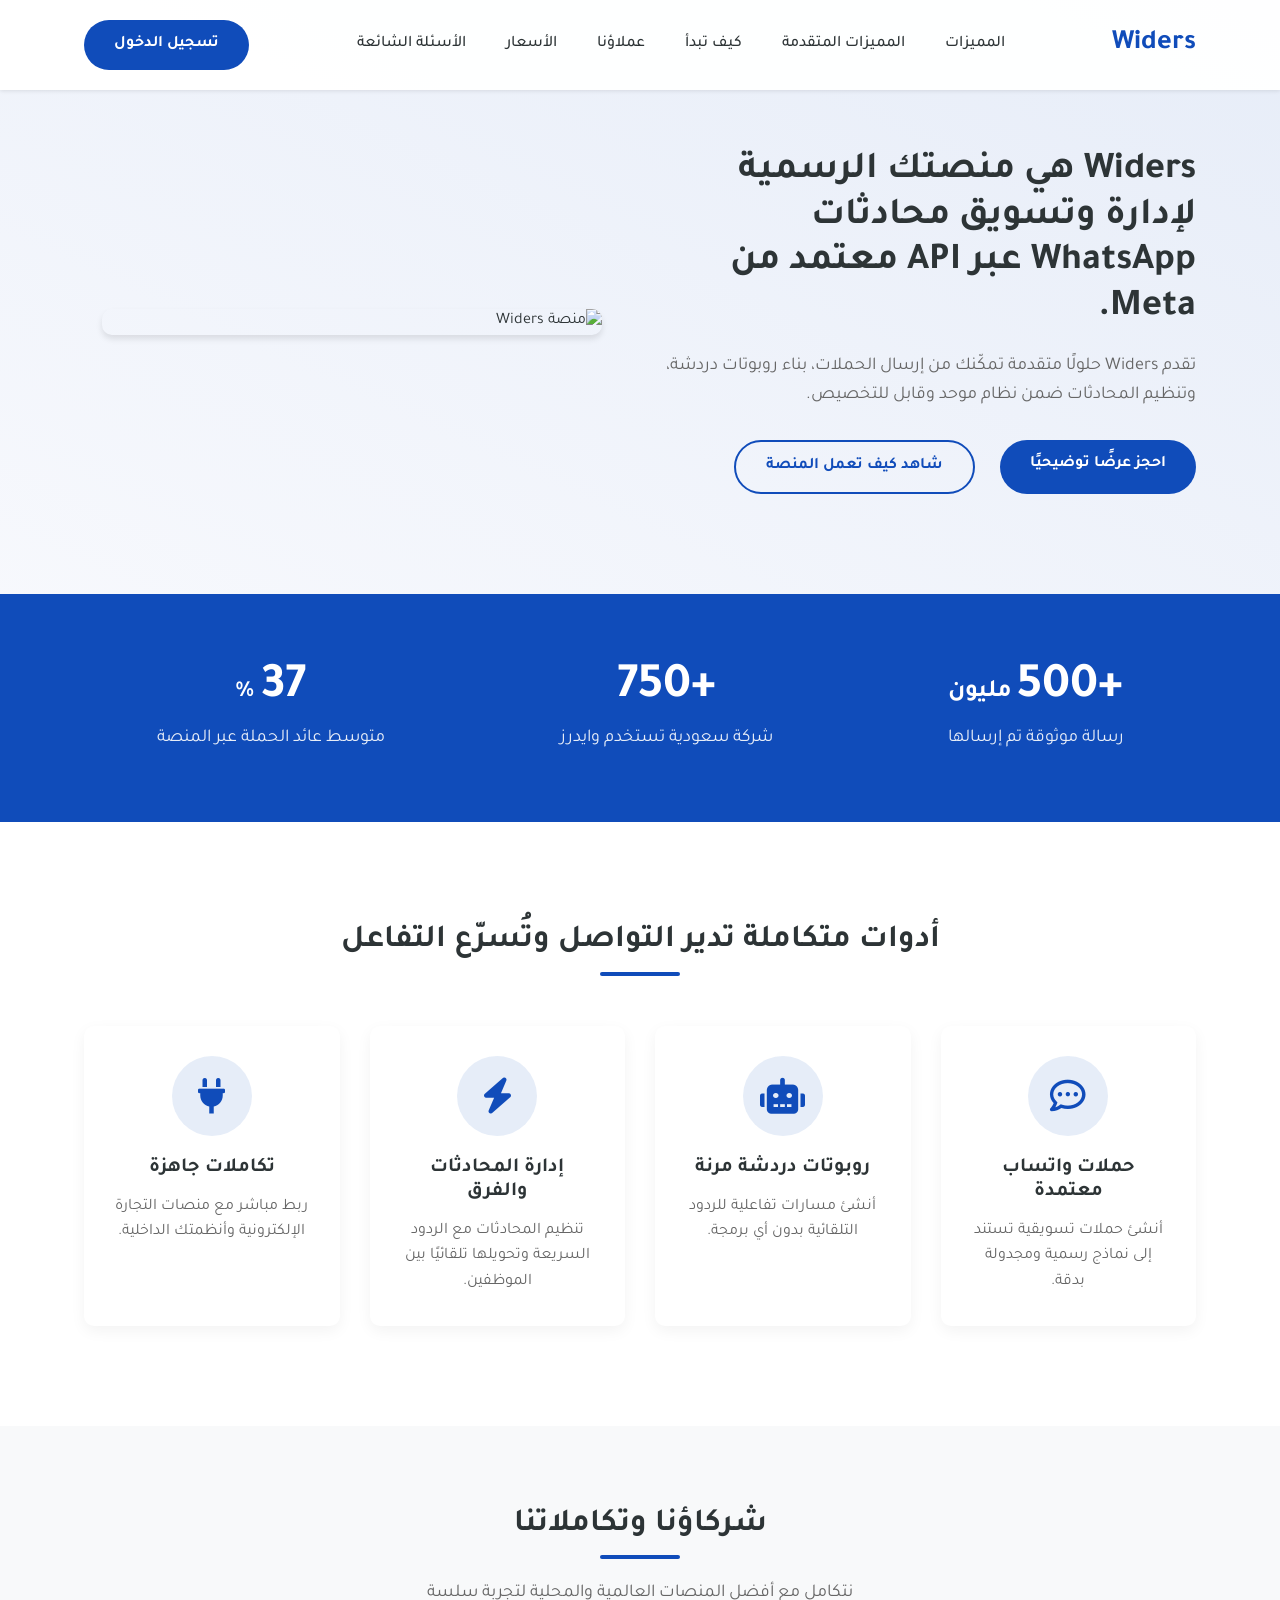
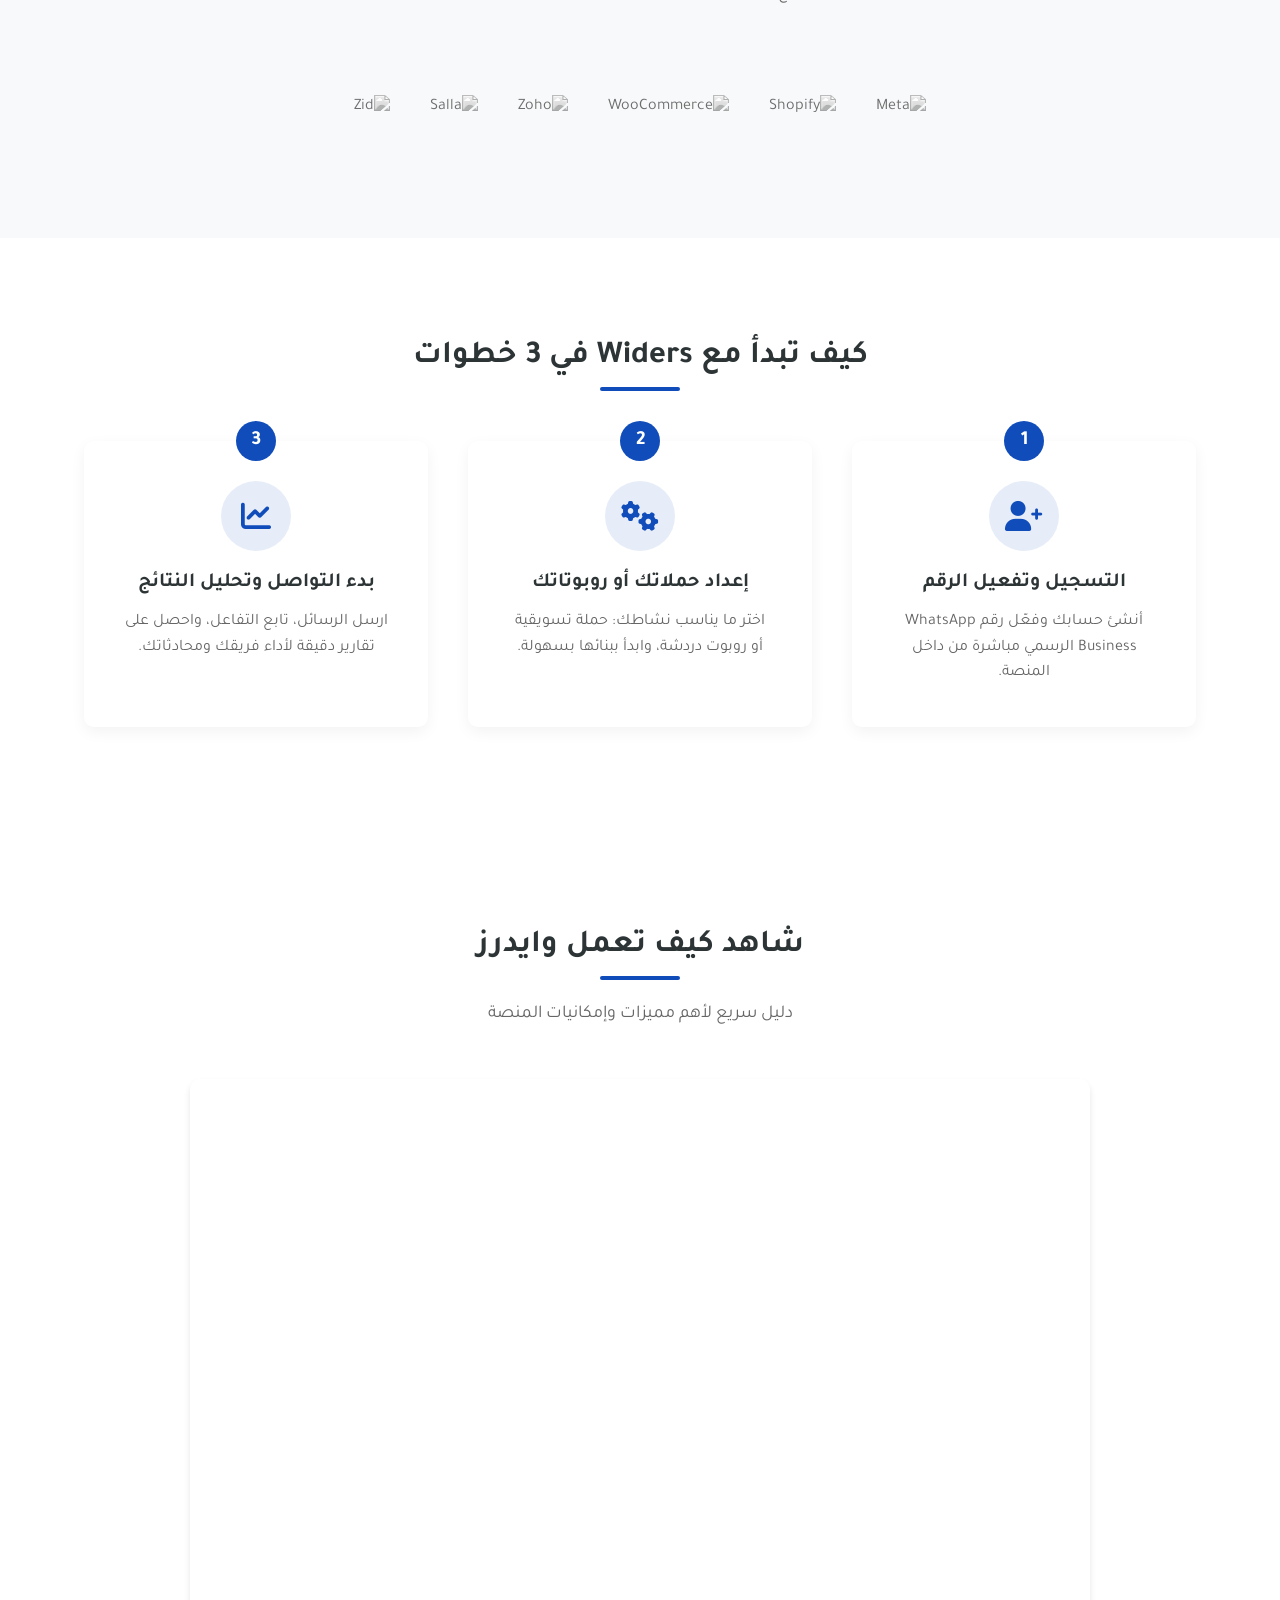
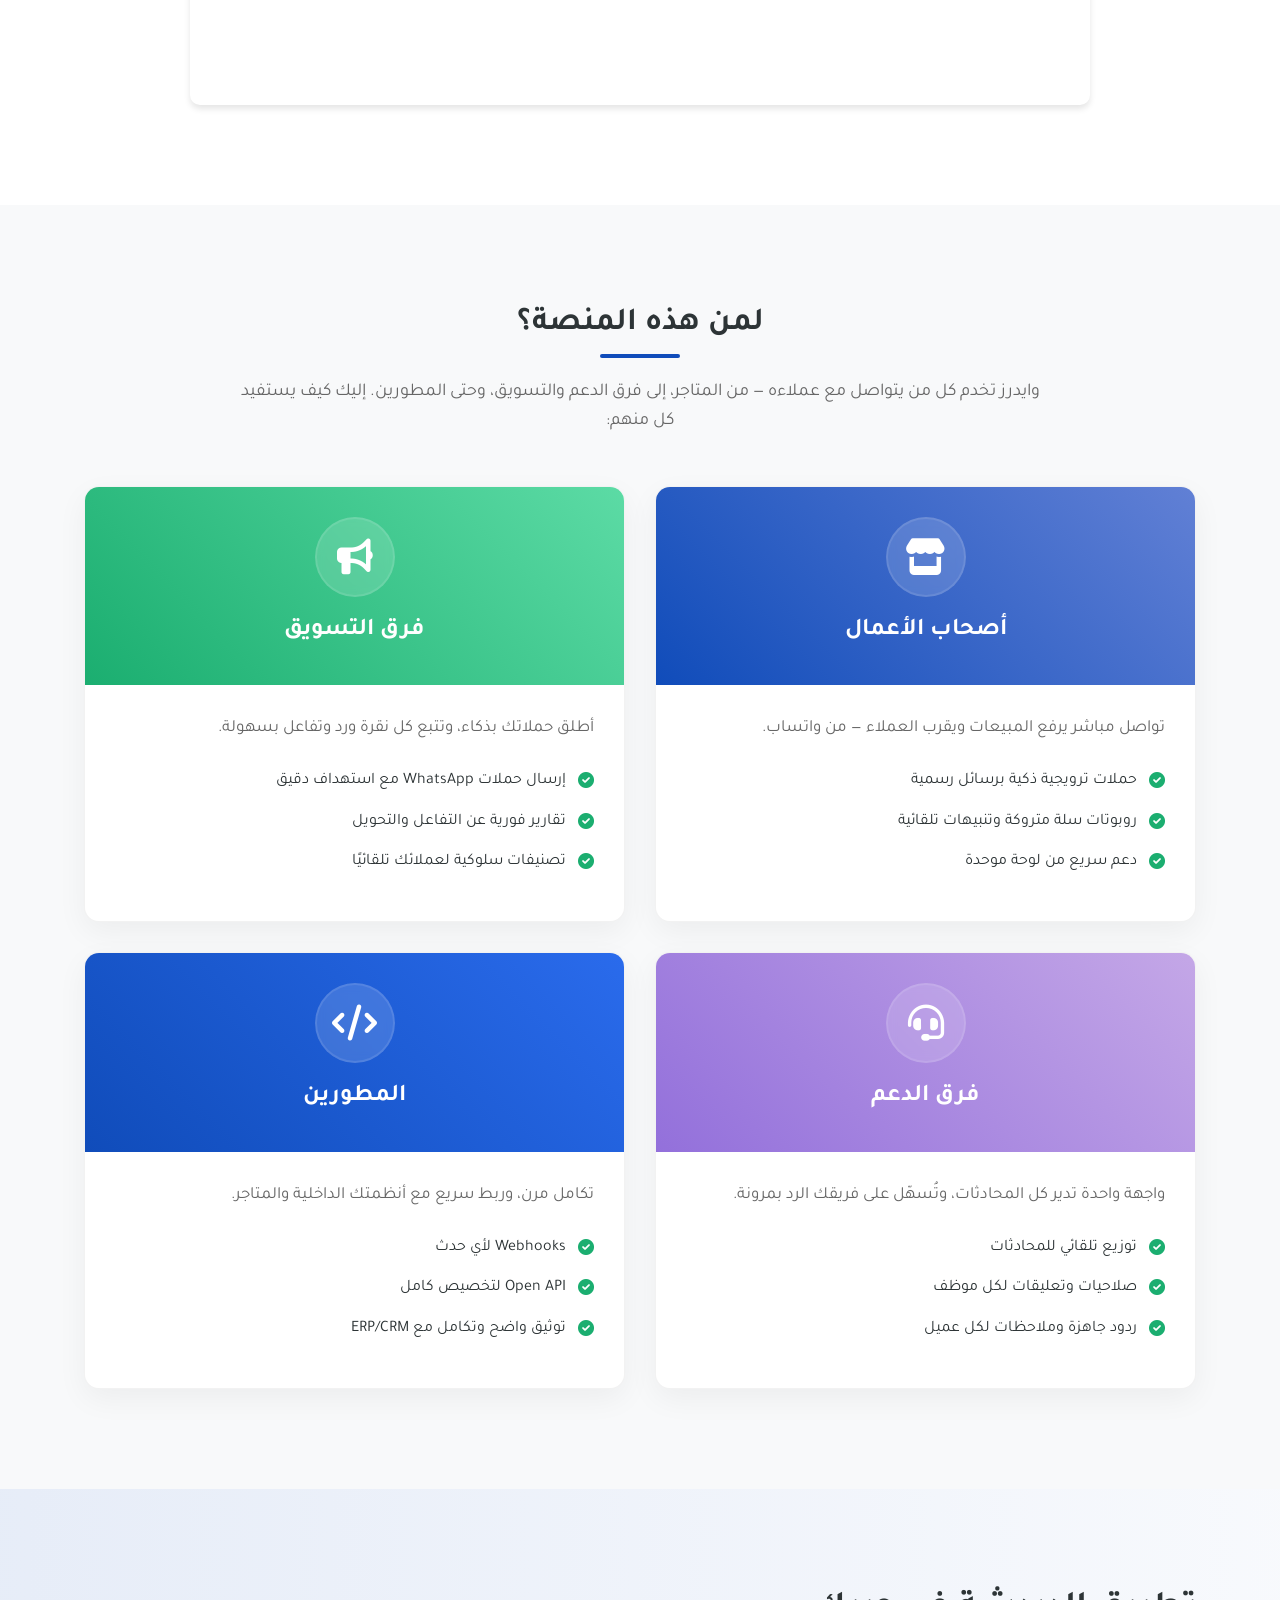
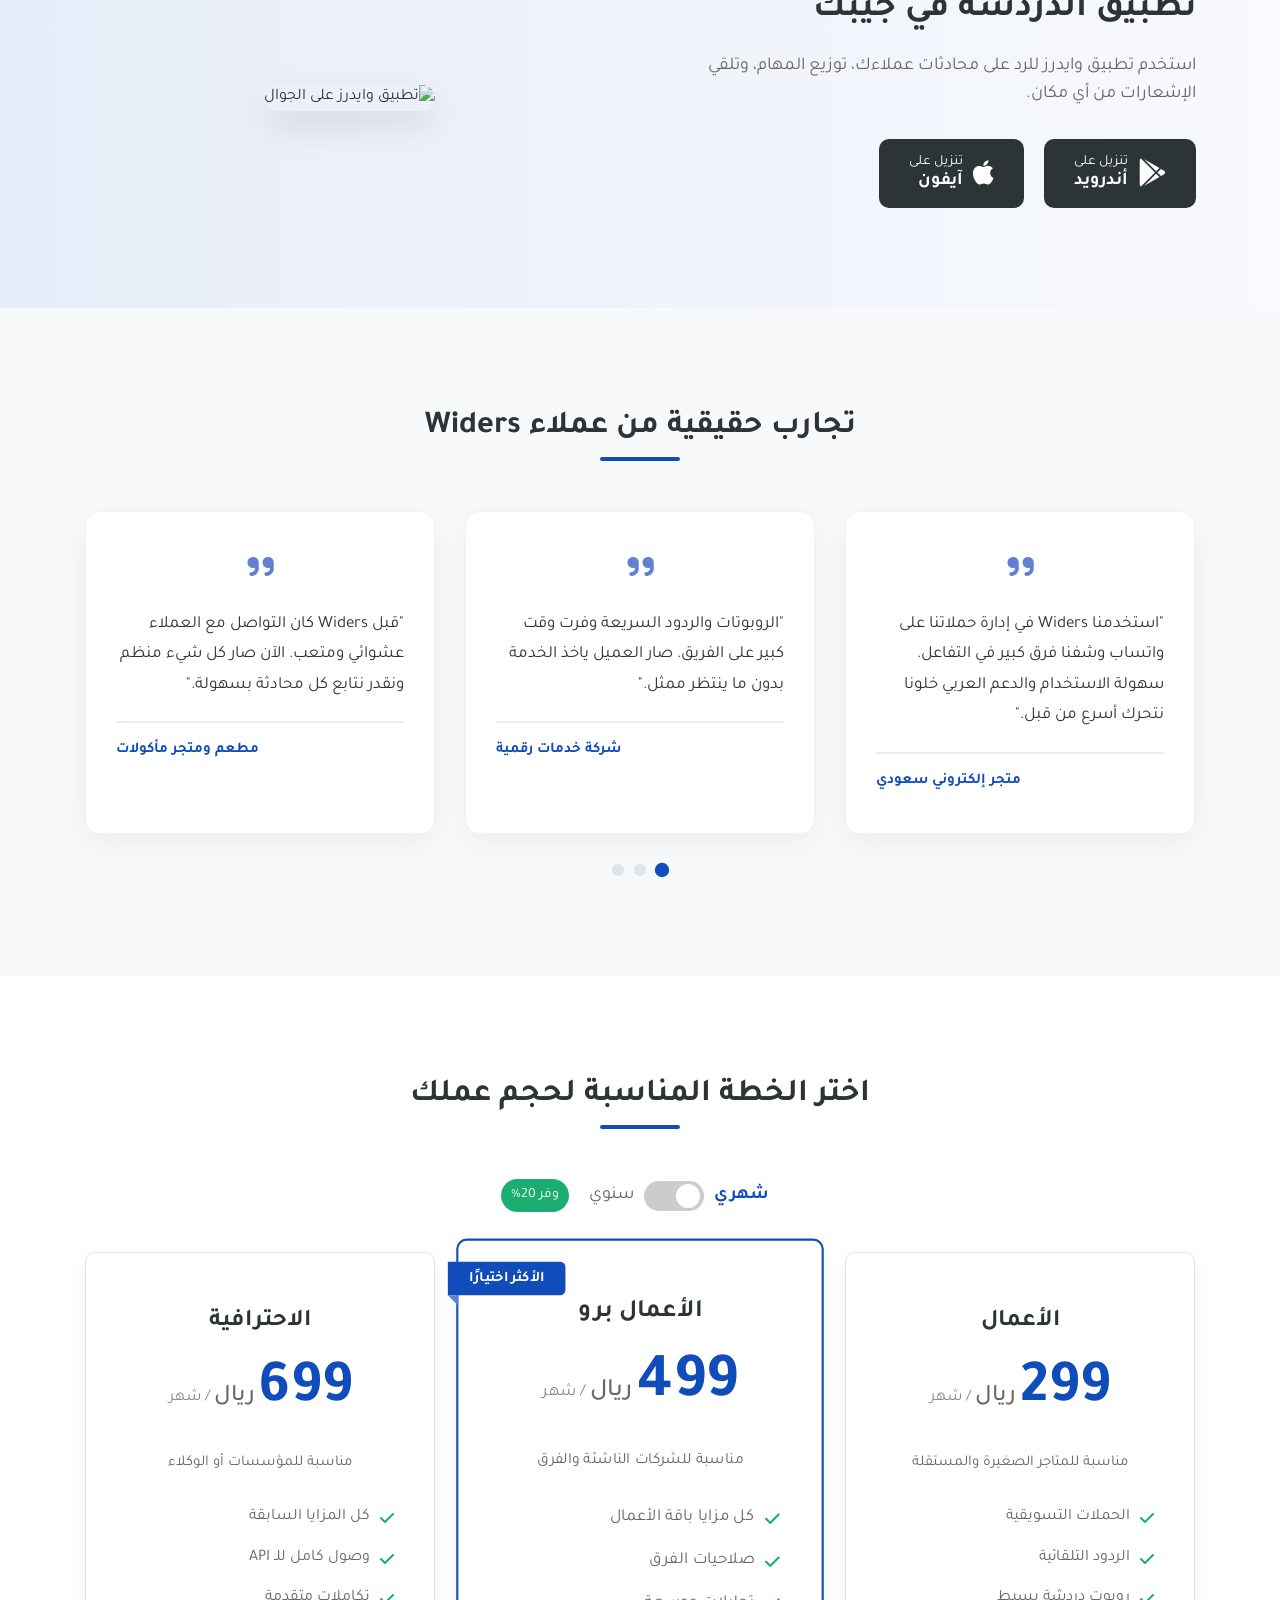
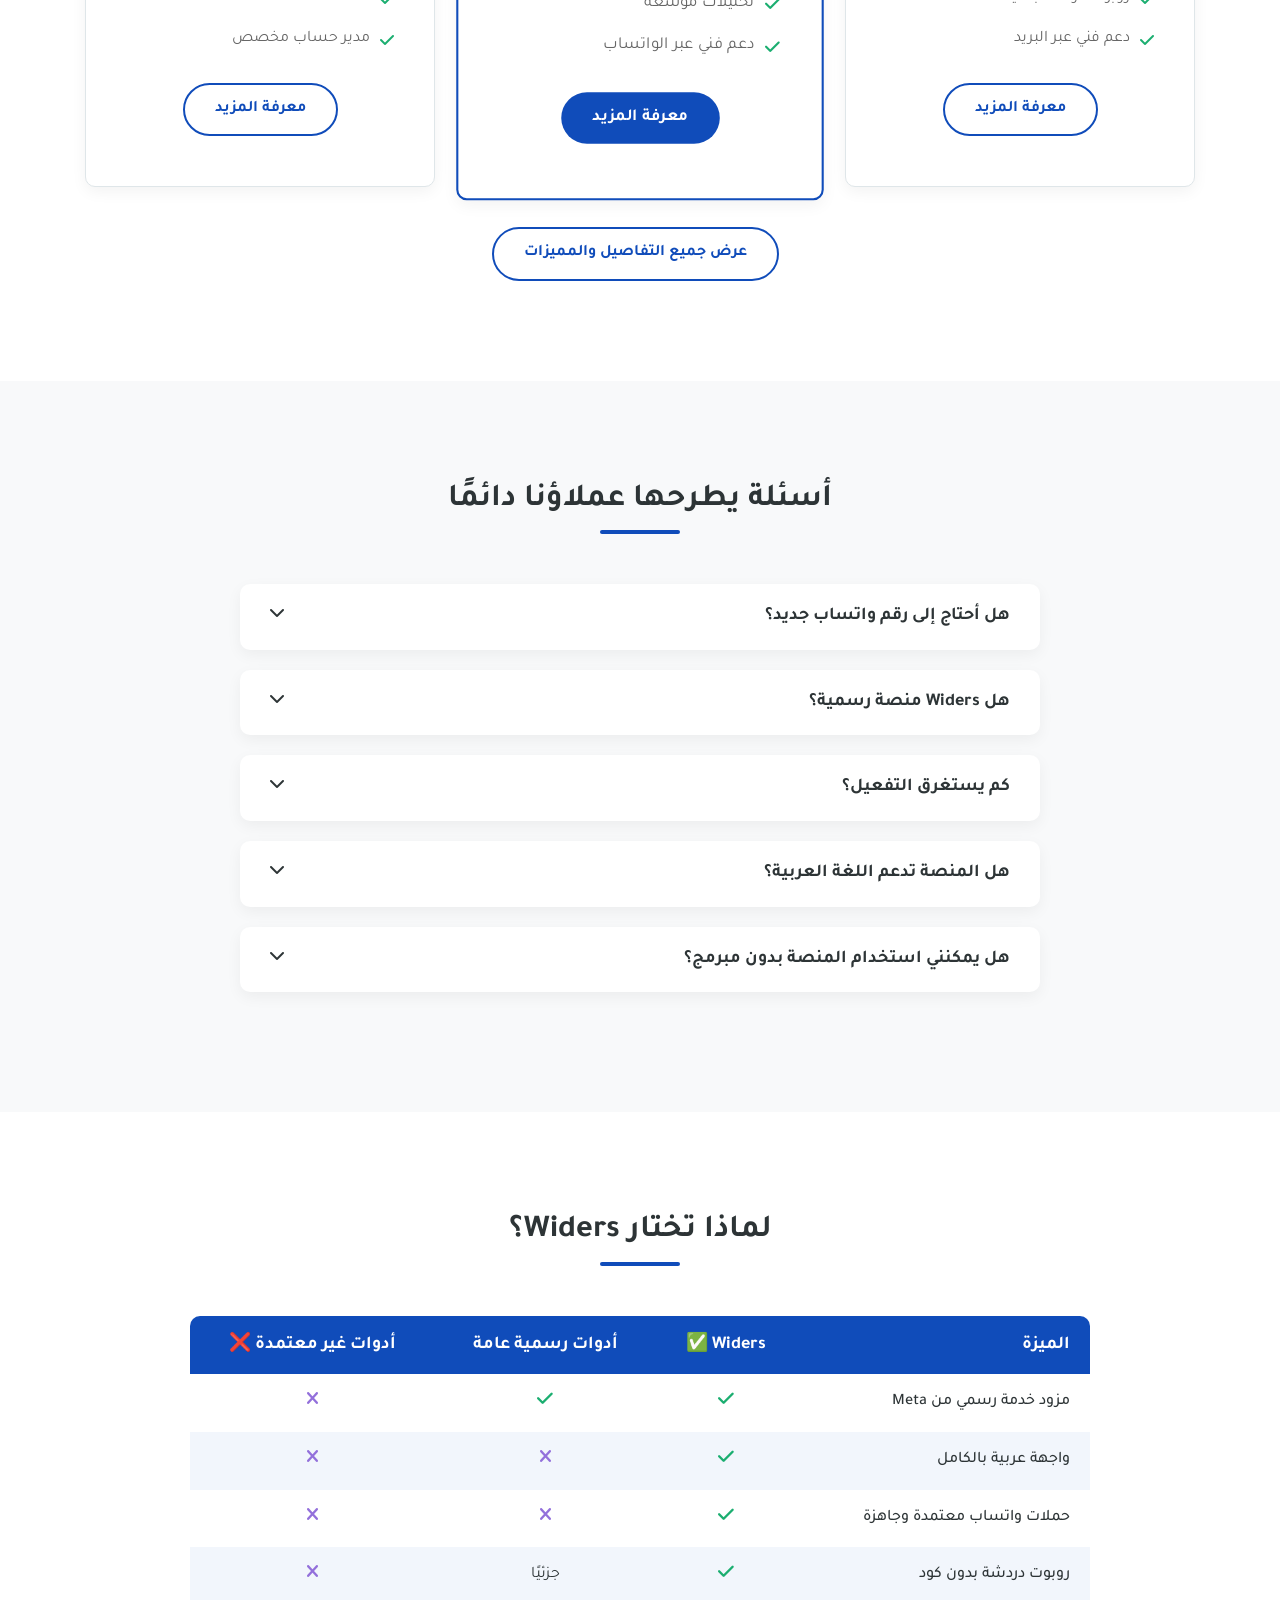
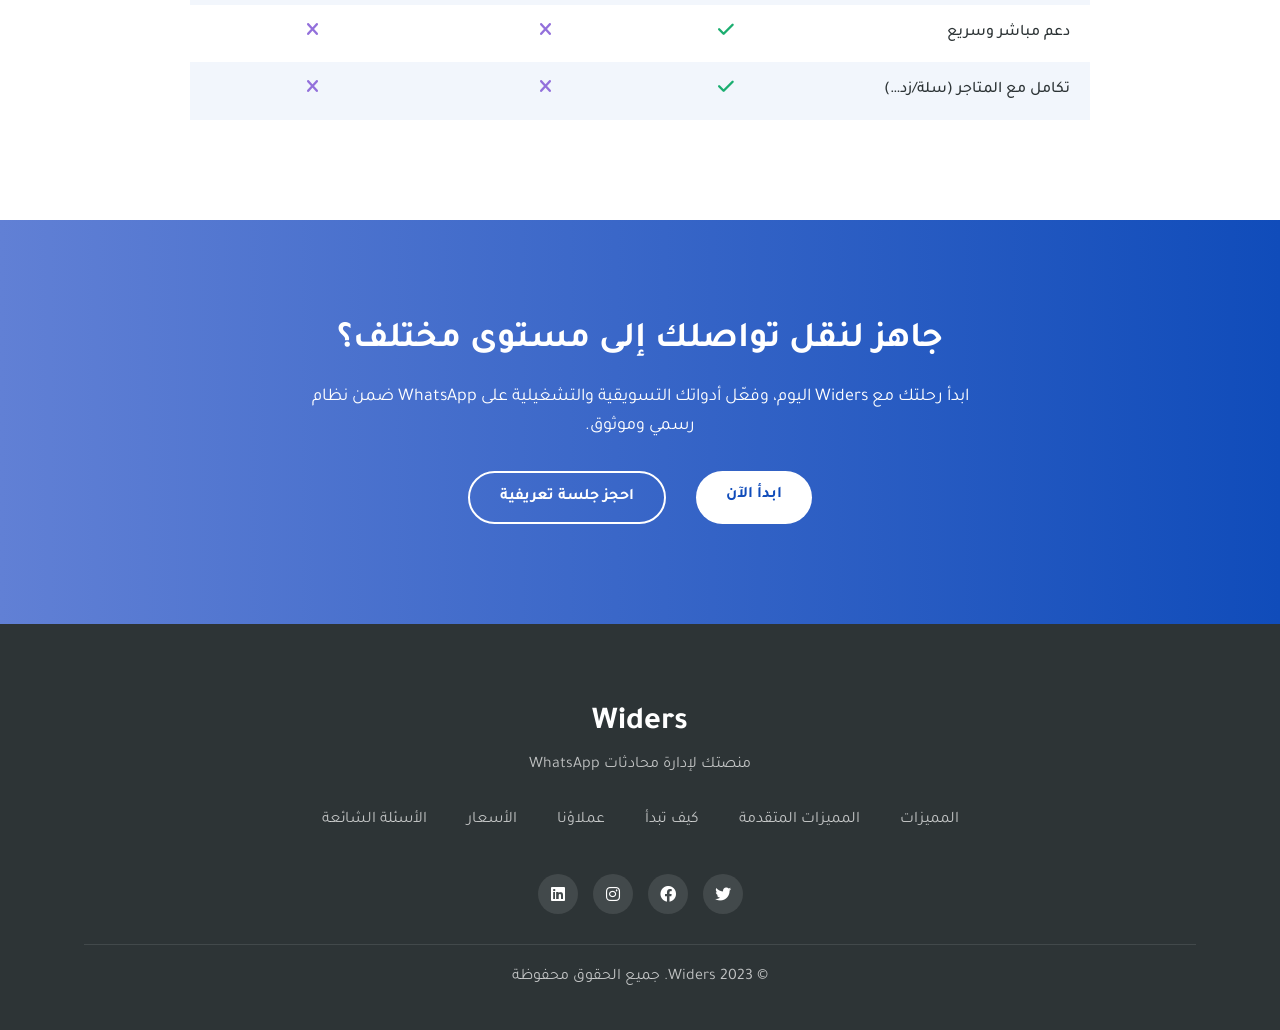
==== commit 2da827e3: "Add files via upload" ====
--- a/index.html
+++ b/index.html
@@ -60,8 +60,12 @@
             دردشة، وتنظيم المحادثات ضمن نظام موحد وقابل للتخصيص.
           </p>
           <div class="hero-buttons">
-            <a href="#" class="btn btn-primary">احجز عرضًا توضيحيًا</a>
-            <a href="#" class="btn btn-secondary">شاهد كيف تعمل المنصة</a>
+            <a href="booking.html" class="btn btn-primary"
+              >احجز عرضًا توضيحيًا</a
+            >
+            <a href="#demo-video" class="btn btn-secondary"
+              >شاهد كيف تعمل المنصة</a
+            >
           </div>
         </div>
         <div class="hero-image">
@@ -267,77 +271,99 @@
         </div>
         <div class="audience-grid">
           <div class="audience-card">
-            <div class="audience-icon">
-              <i class="fas fa-store"></i>
-            </div>
-            <h3>أصحاب الأعمال</h3>
-            <p>تواصل مباشر يرفع المبيعات ويقرب العملاء — من واتساب.</p>
-            <ul class="audience-features">
-              <li>
-                <i class="fas fa-check-circle"></i> حملات ترويجية ذكية برسائل
-                رسمية
-              </li>
-              <li>
-                <i class="fas fa-check-circle"></i> روبوتات سلة متروكة وتنبيهات
-                تلقائية
-              </li>
-              <li>
-                <i class="fas fa-check-circle"></i> دعم سريع من لوحة موحدة
-              </li>
-            </ul>
+            <div class="audience-card-header">
+              <div class="audience-icon">
+                <i class="fas fa-store"></i>
+              </div>
+              <h3>أصحاب الأعمال</h3>
+            </div>
+            <div class="audience-card-content">
+              <p>تواصل مباشر يرفع المبيعات ويقرب العملاء — من واتساب.</p>
+              <ul class="audience-features">
+                <li>
+                  <i class="fas fa-check-circle"></i> حملات ترويجية ذكية برسائل
+                  رسمية
+                </li>
+                <li>
+                  <i class="fas fa-check-circle"></i> روبوتات سلة متروكة
+                  وتنبيهات تلقائية
+                </li>
+                <li>
+                  <i class="fas fa-check-circle"></i> دعم سريع من لوحة موحدة
+                </li>
+              </ul>
+            </div>
           </div>
           <div class="audience-card">
-            <div class="audience-icon">
-              <i class="fas fa-bullhorn"></i>
-            </div>
-            <h3>فرق التسويق</h3>
-            <p>أطلق حملاتك بذكاء، وتتبع كل نقرة ورد وتفاعل بسهولة.</p>
-            <ul class="audience-features">
-              <li>
-                <i class="fas fa-check-circle"></i> إرسال حملات WhatsApp مع
-                استهداف دقيق
-              </li>
-              <li>
-                <i class="fas fa-check-circle"></i> تقارير فورية عن التفاعل
-                والتحويل
-              </li>
-              <li>
-                <i class="fas fa-check-circle"></i> تصنيفات سلوكية لعملائك
-                تلقائيًا
-              </li>
-            </ul>
+            <div class="audience-card-header">
+              <div class="audience-icon">
+                <i class="fas fa-bullhorn"></i>
+              </div>
+              <h3>فرق التسويق</h3>
+            </div>
+            <div class="audience-card-content">
+              <p>أطلق حملاتك بذكاء، وتتبع كل نقرة ورد وتفاعل بسهولة.</p>
+              <ul class="audience-features">
+                <li>
+                  <i class="fas fa-check-circle"></i> إرسال حملات WhatsApp مع
+                  استهداف دقيق
+                </li>
+                <li>
+                  <i class="fas fa-check-circle"></i> تقارير فورية عن التفاعل
+                  والتحويل
+                </li>
+                <li>
+                  <i class="fas fa-check-circle"></i> تصنيفات سلوكية لعملائك
+                  تلقائيًا
+                </li>
+              </ul>
+            </div>
           </div>
           <div class="audience-card">
-            <div class="audience-icon">
-              <i class="fas fa-headset"></i>
-            </div>
-            <h3>فرق الدعم</h3>
-            <p>واجهة واحدة تدير كل المحادثات، وتُسهّل على فريقك الرد بمرونة.</p>
-            <ul class="audience-features">
-              <li>
-                <i class="fas fa-check-circle"></i> توزيع تلقائي للمحادثات
-              </li>
-              <li>
-                <i class="fas fa-check-circle"></i> صلاحيات وتعليقات لكل موظف
-              </li>
-              <li>
-                <i class="fas fa-check-circle"></i> ردود جاهزة وملاحظات لكل عميل
-              </li>
-            </ul>
+            <div class="audience-card-header">
+              <div class="audience-icon">
+                <i class="fas fa-headset"></i>
+              </div>
+              <h3>فرق الدعم</h3>
+            </div>
+            <div class="audience-card-content">
+              <p>
+                واجهة واحدة تدير كل المحادثات، وتُسهّل على فريقك الرد بمرونة.
+              </p>
+              <ul class="audience-features">
+                <li>
+                  <i class="fas fa-check-circle"></i> توزيع تلقائي للمحادثات
+                </li>
+                <li>
+                  <i class="fas fa-check-circle"></i> صلاحيات وتعليقات لكل موظف
+                </li>
+                <li>
+                  <i class="fas fa-check-circle"></i> ردود جاهزة وملاحظات لكل
+                  عميل
+                </li>
+              </ul>
+            </div>
           </div>
           <div class="audience-card">
-            <div class="audience-icon">
-              <i class="fas fa-code"></i>
-            </div>
-            <h3>المطورين</h3>
-            <p>تكامل مرن، وربط سريع مع أنظمتك الداخلية والمتاجر.</p>
-            <ul class="audience-features">
-              <li><i class="fas fa-check-circle"></i> Webhooks لأي حدث</li>
-              <li><i class="fas fa-check-circle"></i> Open API لتخصيص كامل</li>
-              <li>
-                <i class="fas fa-check-circle"></i> توثيق واضح وتكامل مع ERP/CRM
-              </li>
-            </ul>
+            <div class="audience-card-header">
+              <div class="audience-icon">
+                <i class="fas fa-code"></i>
+              </div>
+              <h3>المطورين</h3>
+            </div>
+            <div class="audience-card-content">
+              <p>تكامل مرن، وربط سريع مع أنظمتك الداخلية والمتاجر.</p>
+              <ul class="audience-features">
+                <li><i class="fas fa-check-circle"></i> Webhooks لأي حدث</li>
+                <li>
+                  <i class="fas fa-check-circle"></i> Open API لتخصيص كامل
+                </li>
+                <li>
+                  <i class="fas fa-check-circle"></i> توثيق واضح وتكامل مع
+                  ERP/CRM
+                </li>
+              </ul>
+            </div>
           </div>
         </div>
       </div>
@@ -375,10 +401,9 @@
       </div>
     </section>
 
-    <!-- القسم 4: المميزات المتقدمة (صور + نص) -->
+    <!--
     <section id="advanced-features" class="advanced-features">
       <div class="container">
-        <!-- الميزة الأولى -->
         <div class="feature-block">
           <div class="feature-content">
             <h2>أطلق حملات واتساب مدروسة وتابع النتائج بدقة</h2>
@@ -404,7 +429,6 @@
             />
           </div>
         </div>
-        <!-- الميزة الثانية -->
         <div class="feature-block reverse">
           <div class="feature-content">
             <h2>ردود آلية مخصصة لكل تفاعل</h2>
@@ -426,7 +450,6 @@
             />
           </div>
         </div>
-        <!-- الميزة الثالثة -->
         <div class="feature-block">
           <div class="feature-content">
             <h2>سرعة، تنظيم، وتعاون داخل المحادثة</h2>
@@ -452,6 +475,7 @@
         </div>
       </div>
     </section>
+    -->
 
     <!-- القسم 6: شهادات العملاء (Social Proof) -->
     <section id="testimonials" class="testimonials">
@@ -531,7 +555,7 @@
               <li><i class="fas fa-check"></i> روبوت دردشة بسيط</li>
               <li><i class="fas fa-check"></i> دعم فني عبر البريد</li>
             </ul>
-            <a href="#" class="btn btn-outline">اشترك الآن</a>
+            <a href="pricing.html" class="btn btn-outline">معرفة المزيد</a>
           </div>
           <div class="pricing-card popular">
             <div class="popular-badge">الأكثر اختيارًا</div>
@@ -548,7 +572,7 @@
               <li><i class="fas fa-check"></i> تحليلات موسعة</li>
               <li><i class="fas fa-check"></i> دعم فني عبر الواتساب</li>
             </ul>
-            <a href="#" class="btn btn-primary">اشترك الآن</a>
+            <a href="pricing.html" class="btn btn-primary">معرفة المزيد</a>
           </div>
           <div class="pricing-card">
             <div class="plan-name">الاحترافية</div>
@@ -564,7 +588,7 @@
               <li><i class="fas fa-check"></i> تكاملات متقدمة</li>
               <li><i class="fas fa-check"></i> مدير حساب مخصص</li>
             </ul>
-            <a href="#" class="btn btn-outline">اشترك الآن</a>
+            <a href="pricing.html" class="btn btn-outline">معرفة المزيد</a>
           </div>
         </div>
 
@@ -584,7 +608,7 @@
               <li><i class="fas fa-check"></i> روبوت دردشة بسيط</li>
               <li><i class="fas fa-check"></i> دعم فني عبر البريد</li>
             </ul>
-            <a href="#" class="btn btn-outline">اشترك الآن</a>
+            <a href="pricing.html" class="btn btn-outline">معرفة المزيد</a>
           </div>
           <div class="pricing-card popular">
             <div class="popular-badge">الأكثر اختيارًا</div>
@@ -602,7 +626,7 @@
               <li><i class="fas fa-check"></i> تحليلات موسعة</li>
               <li><i class="fas fa-check"></i> دعم فني عبر الواتساب</li>
             </ul>
-            <a href="#" class="btn btn-primary">اشترك الآن</a>
+            <a href="pricing.html" class="btn btn-primary">معرفة المزيد</a>
           </div>
           <div class="pricing-card">
             <div class="plan-name">الاحترافية</div>
@@ -619,8 +643,14 @@
               <li><i class="fas fa-check"></i> تكاملات متقدمة</li>
               <li><i class="fas fa-check"></i> مدير حساب مخصص</li>
             </ul>
-            <a href="#" class="btn btn-outline">اشترك الآن</a>
-          </div>
+            <a href="pricing.html" class="btn btn-outline">معرفة المزيد</a>
+          </div>
+        </div>
+
+        <div style="text-align: center; margin-top: 4rem">
+          <a href="pricing.html" class="btn btn-secondary"
+            >عرض جميع التفاصيل والمميزات</a
+          >
         </div>
       </div>
     </section>
@@ -768,8 +798,10 @@
             WhatsApp ضمن نظام رسمي وموثوق.
           </p>
           <div class="cta-buttons">
-            <a href="#" class="btn btn-primary">ابدأ الآن</a>
-            <a href="#" class="btn btn-secondary">احجز جلسة تعريفية</a>
+            <a href="pricing.html" class="btn btn-primary">ابدأ الآن</a>
+            <a href="booking.html" class="btn btn-secondary"
+              >احجز جلسة تعريفية</a
+            >
           </div>
         </div>
       </div>
@@ -784,35 +816,18 @@
             <p>منصتك لإدارة محادثات WhatsApp</p>
           </div>
           <div class="footer-links">
-            <div class="footer-column">
-              <h3>روابط سريعة</h3>
-              <ul>
-                <li><a href="#features">المميزات</a></li>
-                <li><a href="#pricing">الأسعار</a></li>
-                <li><a href="#testimonials">آراء العملاء</a></li>
-                <li><a href="#faq">الأسئلة الشائعة</a></li>
-              </ul>
-            </div>
-            <div class="footer-column">
-              <h3>الدعم</h3>
-              <ul>
-                <li><a href="#">مركز المساعدة</a></li>
-                <li><a href="#">التوثيق</a></li>
-                <li><a href="#">اتصل بنا</a></li>
-                <li><a href="#">سياسة الخصوصية</a></li>
-              </ul>
-            </div>
-            <div class="footer-column">
-              <h3>تواصل معنا</h3>
-              <div class="social-links">
-                <a href="#"><i class="fab fa-twitter"></i></a>
-                <a href="#"><i class="fab fa-facebook"></i></a>
-                <a href="#"><i class="fab fa-instagram"></i></a>
-                <a href="#"><i class="fab fa-linkedin"></i></a>
-              </div>
-              <p>support@widers.com</p>
-              <p>+966 55 123 4567</p>
-            </div>
+            <a href="#features">المميزات</a>
+            <a href="#advanced-features">المميزات المتقدمة</a>
+            <a href="#journey">كيف تبدأ</a>
+            <a href="#testimonials">عملاؤنا</a>
+            <a href="#pricing">الأسعار</a>
+            <a href="#faq">الأسئلة الشائعة</a>
+          </div>
+          <div class="social-links">
+            <a href="#"><i class="fab fa-twitter"></i></a>
+            <a href="#"><i class="fab fa-facebook"></i></a>
+            <a href="#"><i class="fab fa-instagram"></i></a>
+            <a href="#"><i class="fab fa-linkedin"></i></a>
           </div>
         </div>
         <div class="footer-bottom">
--- a/styles.css
+++ b/styles.css
@@ -1,9 +1,9 @@
 /* Global Styles */
 :root {
-  --primary-color: #6c5ce7;
-  --primary-light: #a29bfe;
-  --secondary-color: #00b894;
-  --accent-color: #fd79a8;
+  --primary-color: #104cba;
+  --primary-light: #6180d5;
+  --secondary-color: #1bae70;
+  --accent-color: #9370db;
   --dark-color: #2d3436;
   --light-color: #f5f6fa;
   --gray-color: #dfe6e9;
@@ -172,12 +172,31 @@
   font-size: 1.6rem;
   font-weight: 500;
   padding: 0.5rem 1rem;
-  border-bottom: 2px solid transparent;
+  position: relative;
+  overflow: hidden;
+  transition: var(--transition);
 }
 
 .nav-menu a:hover {
   color: var(--primary-color);
-  border-bottom: 2px solid var(--primary-color);
+  transform: translateY(-3px);
+  animation: pulse 1s infinite ease-in-out;
+}
+
+.nav-menu a::after {
+  content: "";
+  position: absolute;
+  width: 0;
+  height: 2px;
+  bottom: 0;
+  left: 50%;
+  background-color: var(--primary-color);
+  transform: translateX(-50%);
+  transition: width 0.3s ease;
+}
+
+.nav-menu a:hover::after {
+  width: 70%;
 }
 
 .mobile-menu-toggle {
@@ -191,8 +210,8 @@
   padding: 15rem 0 10rem;
   background: linear-gradient(
     to bottom left,
-    rgba(108, 92, 231, 0.1),
-    rgba(162, 155, 254, 0.05)
+    rgba(16, 76, 186, 0.1),
+    rgba(97, 128, 213, 0.05)
   );
   overflow: hidden;
 }
@@ -271,7 +290,7 @@
   align-items: center;
   width: 8rem;
   height: 8rem;
-  background-color: rgba(108, 92, 231, 0.1);
+  background-color: rgba(16, 76, 186, 0.1);
   border-radius: 50%;
   margin-bottom: 2rem;
 }
@@ -400,7 +419,7 @@
   align-items: center;
   width: 7rem;
   height: 7rem;
-  background-color: rgba(108, 92, 231, 0.1);
+  background-color: rgba(16, 76, 186, 0.1);
   border-radius: 50%;
   margin-bottom: 2rem;
 }
@@ -428,22 +447,34 @@
 .testimonials-slider {
   display: flex;
   gap: 3rem;
-  overflow-x: hidden;
-  scroll-behavior: smooth;
+  justify-content: center;
+  flex-wrap: wrap;
+  margin: 0 auto;
 }
 
 .testimonial-card {
   background-color: #fff;
   padding: 4rem 3rem;
-  border-radius: 1rem;
-  box-shadow: 0 5px 15px rgba(0, 0, 0, 0.05);
+  border-radius: 1.5rem;
+  box-shadow: 0 10px 30px rgba(0, 0, 0, 0.05);
   min-width: 30rem;
+  max-width: 35rem;
   flex: 1;
+  transition: var(--transition);
+  position: relative;
+  border: 1px solid rgba(0, 0, 0, 0.05);
+}
+
+.testimonial-card:hover {
+  transform: translateY(-1rem);
+  box-shadow: 0 15px 35px rgba(0, 0, 0, 0.1);
+  border-color: var(--primary-light);
 }
 
 .quote {
   text-align: center;
   margin-bottom: 2rem;
+  color: var(--primary-light);
 }
 
 .quote i {
@@ -455,12 +486,16 @@
   font-size: 1.7rem;
   margin-bottom: 2rem;
   line-height: 1.8;
+  text-align: right;
 }
 
 .testimonial-author {
   text-align: left;
   font-weight: 700;
   color: var(--primary-color);
+  font-size: 1.5rem;
+  padding-top: 1.5rem;
+  border-top: 2px solid rgba(16, 76, 186, 0.1);
 }
 
 .testimonial-dots {
@@ -628,7 +663,7 @@
 }
 
 .faq-question:hover {
-  background-color: rgba(108, 92, 231, 0.05);
+  background-color: rgba(16, 76, 186, 0.05);
 }
 
 .faq-question h3 {
@@ -703,7 +738,7 @@
 }
 
 .comparison-table tr:nth-child(even) {
-  background-color: rgba(108, 92, 231, 0.05);
+  background-color: rgba(16, 76, 186, 0.05);
 }
 
 .comparison-table td:first-child {
@@ -787,19 +822,25 @@
   padding: 8rem 0 4rem;
   background-color: var(--dark-color);
   color: #f5f6fa;
+  text-align: center;
 }
 
 .footer-content {
   display: flex;
-  flex-wrap: wrap;
-  justify-content: space-between;
-  gap: 3rem;
-  margin-bottom: 4rem;
+  flex-direction: column;
+  align-items: center;
+  justify-content: center;
+  gap: 0.5rem;
+}
+
+.footer-logo {
+  text-align: center;
+  margin-bottom: 2rem;
 }
 
 .footer-logo h2 {
   color: white;
-  font-size: 2.8rem;
+  font-size: 3.2rem;
   margin-bottom: 1rem;
 }
 
@@ -811,44 +852,61 @@
 .footer-links {
   display: flex;
   flex-wrap: wrap;
-  gap: 4rem;
-}
-
-.footer-column h3 {
-  color: white;
-  font-size: 1.8rem;
-  margin-bottom: 2rem;
+  justify-content: center;
+  gap: 2rem;
+  margin: 0 auto;
+}
+
+.footer-links a {
+  color: rgba(255, 255, 255, 0.7);
+  transition: var(--transition);
+  font-size: 1.6rem;
+  padding: 0.5rem 1rem;
+  border-radius: 5rem;
   position: relative;
-}
-
-.footer-column h3::after {
+  overflow: hidden;
+}
+
+.footer-links a:hover {
+  color: var(--primary-color);
+  background-color: transparent;
+  transform: translateY(-3px);
+  animation: pulse 1s infinite ease-in-out;
+}
+
+.footer-links a::after {
   content: "";
   position: absolute;
-  bottom: -0.8rem;
-  right: 0;
-  width: 3rem;
-  height: 0.3rem;
+  width: 0;
+  height: 2px;
+  bottom: 0;
+  left: 50%;
   background-color: var(--primary-color);
-}
-
-.footer-column ul li {
-  margin-bottom: 1rem;
-}
-
-.footer-column ul li a {
-  color: rgba(255, 255, 255, 0.7);
-  transition: var(--transition);
-}
-
-.footer-column ul li a:hover {
-  color: white;
-  padding-right: 0.5rem;
+  transform: translateX(-50%);
+  transition: width 0.3s ease;
+}
+
+.footer-links a:hover::after {
+  width: 70%;
+}
+
+@keyframes pulse {
+  0% {
+    transform: scale(1);
+  }
+  50% {
+    transform: scale(1.05);
+  }
+  100% {
+    transform: scale(1);
+  }
 }
 
 .social-links {
   display: flex;
+  justify-content: center;
   gap: 1.5rem;
-  margin-bottom: 2rem;
+  margin: 3rem 0;
 }
 
 .social-links a {
@@ -948,6 +1006,12 @@
 
   .testimonials-slider {
     flex-direction: column;
+    align-items: center;
+  }
+
+  .testimonial-card {
+    width: 100%;
+    max-width: 100%;
   }
 
   .pricing-card.popular {
@@ -958,19 +1022,9 @@
     transform: translateY(-1rem);
   }
 
-  .footer-content {
+  .footer-links {
     flex-direction: column;
-    align-items: center;
-    text-align: center;
-  }
-
-  .footer-column h3::after {
-    right: 50%;
-    transform: translateX(50%);
-  }
-
-  .footer-links {
-    justify-content: center;
+    gap: 1.5rem;
   }
 }
 
@@ -1140,49 +1194,88 @@
 
 .audience-grid {
   display: grid;
-  grid-template-columns: repeat(4, 1fr);
+  grid-template-columns: repeat(2, 1fr);
   gap: 3rem;
   margin-top: 5rem;
 }
 
 .audience-card {
   background-color: #fff;
-  padding: 4rem 3rem;
-  border-radius: 1rem;
-  box-shadow: 0 5px 15px rgba(0, 0, 0, 0.05);
-  transition: var(--transition);
+  padding: 0;
+  border-radius: 1.5rem;
+  box-shadow: 0 10px 30px rgba(0, 0, 0, 0.05);
+  transition: var(--transition);
+  overflow: hidden;
+  position: relative;
+  display: flex;
+  flex-direction: column;
+  border: 1px solid rgba(0, 0, 0, 0.05);
 }
 
 .audience-card:hover {
   transform: translateY(-1rem);
-  box-shadow: 0 10px 25px rgba(0, 0, 0, 0.1);
+  box-shadow: 0 15px 35px rgba(0, 0, 0, 0.1);
+  border-color: var(--primary-light);
+}
+
+.audience-card-header {
+  background: linear-gradient(
+    45deg,
+    var(--primary-color),
+    var(--primary-light)
+  );
+  padding: 3rem;
+  text-align: center;
+  color: #fff;
+  position: relative;
+}
+
+.audience-card:nth-child(2) .audience-card-header {
+  background: linear-gradient(45deg, var(--secondary-color), #5cdba5);
+}
+
+.audience-card:nth-child(3) .audience-card-header {
+  background: linear-gradient(45deg, var(--accent-color), #c4a7e7);
+}
+
+.audience-card:nth-child(4) .audience-card-header {
+  background: linear-gradient(45deg, #104cba, #2a6bec);
 }
 
 .audience-icon {
   width: 8rem;
   height: 8rem;
-  background-color: rgba(108, 92, 231, 0.1);
+  background-color: rgba(255, 255, 255, 0.15);
   border-radius: 50%;
   display: flex;
   justify-content: center;
   align-items: center;
-  margin-bottom: 2.5rem;
+  margin: 0 auto 2rem;
+  backdrop-filter: blur(5px);
+  border: 2px solid rgba(255, 255, 255, 0.1);
 }
 
 .audience-icon i {
   font-size: 3.6rem;
-  color: var(--primary-color);
-}
-
-.audience-card h3 {
-  font-size: 2.2rem;
-  margin-bottom: 1.5rem;
+  color: #fff;
+}
+
+.audience-card-header h3 {
+  font-size: 2.4rem;
+  margin-bottom: 1rem;
+  color: #fff;
+}
+
+.audience-card-content {
+  padding: 3rem;
+  flex: 1;
 }
 
 .audience-card p {
   font-size: 1.7rem;
   color: #666;
   margin-bottom: 2.5rem;
+  line-height: 1.7;
 }
 
 .audience-features {
@@ -1190,15 +1283,30 @@
 }
 
 .audience-features li {
-  margin-bottom: 1.2rem;
-  display: flex;
-  align-items: center;
+  margin-bottom: 1.5rem;
+  display: flex;
+  align-items: flex-start;
 }
 
 .audience-features i {
   color: var(--secondary-color);
-  margin-left: 1rem;
+  margin-left: 1.2rem;
   font-size: 1.6rem;
+  margin-top: 0.3rem;
+}
+
+@media (max-width: 768px) {
+  .audience-grid {
+    grid-template-columns: 1fr;
+  }
+
+  .audience-card {
+    text-align: center;
+  }
+
+  .audience-features li {
+    justify-content: center;
+  }
 }
 
 /* Mobile App Section */
@@ -1206,8 +1314,8 @@
   padding: 10rem 0;
   background: linear-gradient(
     to left,
-    rgba(108, 92, 231, 0.03),
-    rgba(108, 92, 231, 0.1)
+    rgba(16, 76, 186, 0.03),
+    rgba(16, 76, 186, 0.1)
   );
 }
 
@@ -1377,7 +1485,7 @@
 
 .plan-savings {
   display: inline-block;
-  background-color: rgba(0, 184, 148, 0.1);
+  background-color: rgba(27, 174, 112, 0.1);
   color: var(--secondary-color);
   padding: 0.5rem 1.5rem;
   border-radius: 5rem;
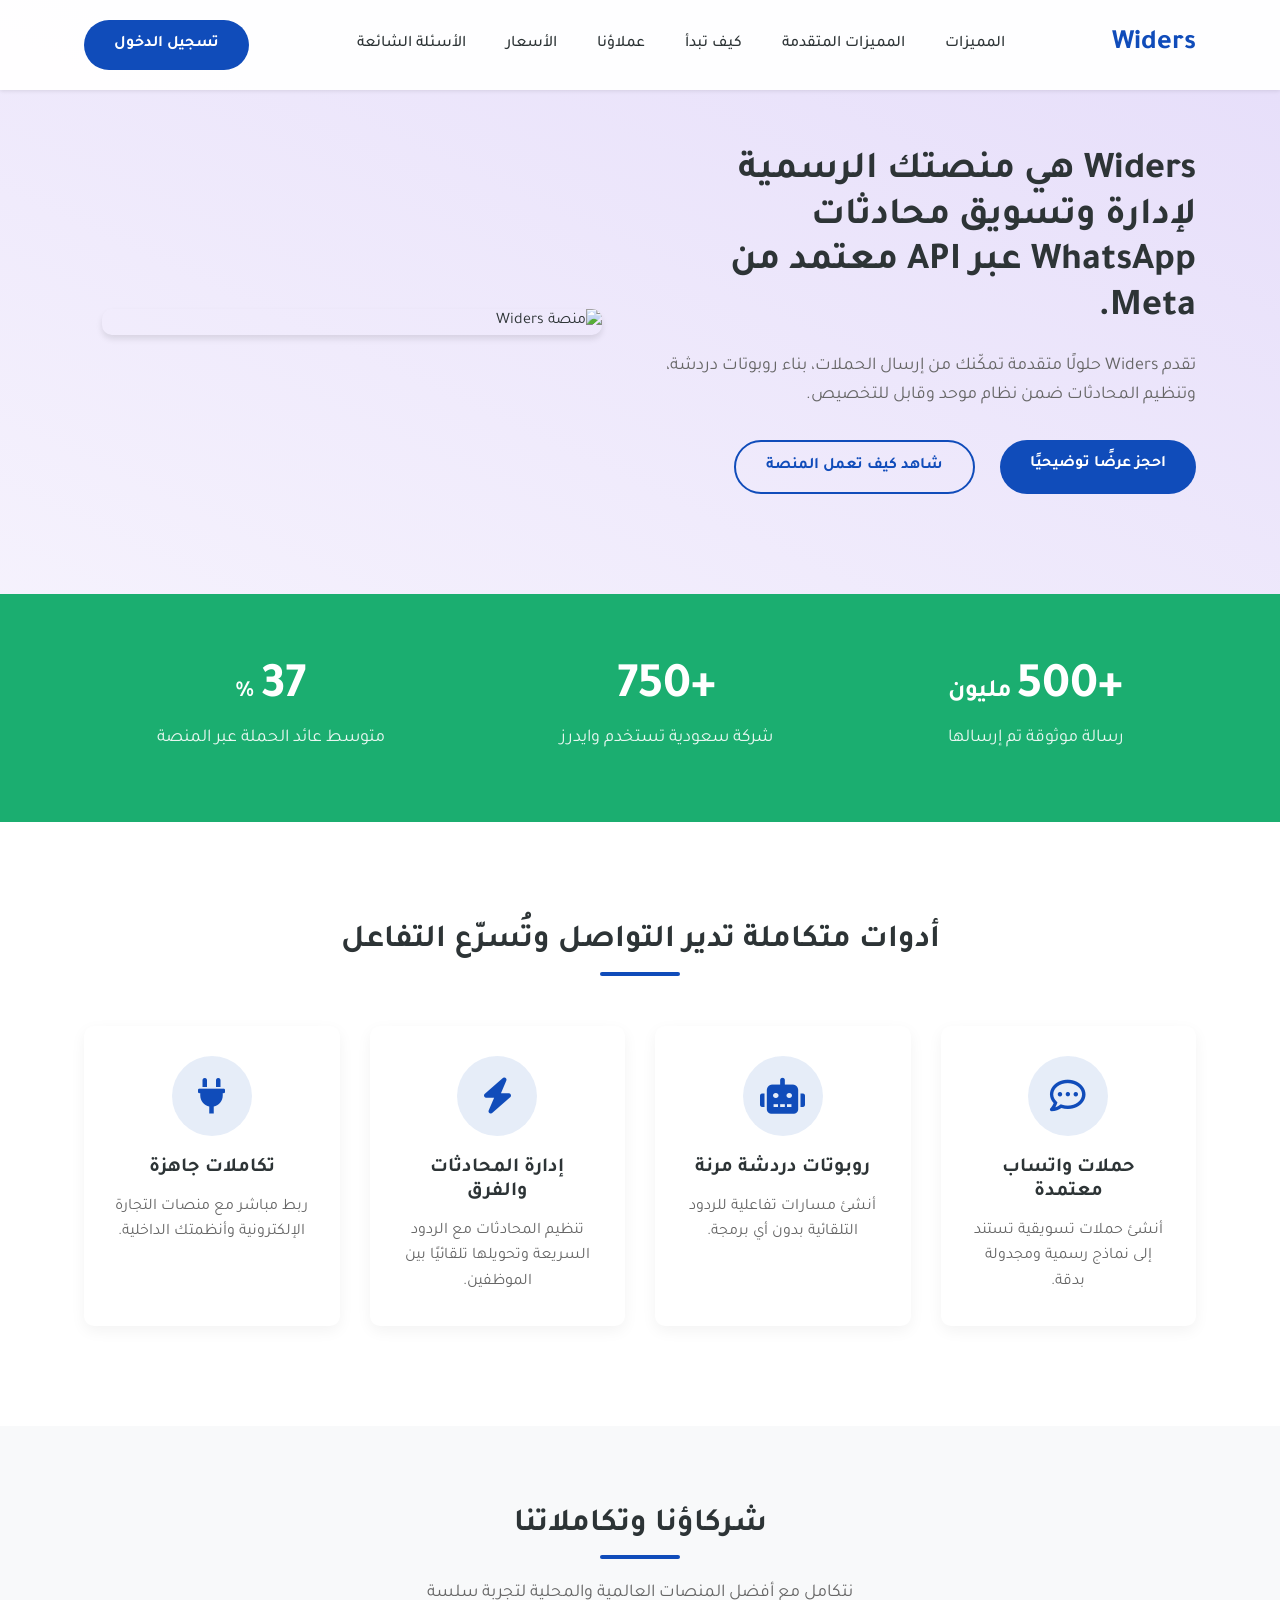
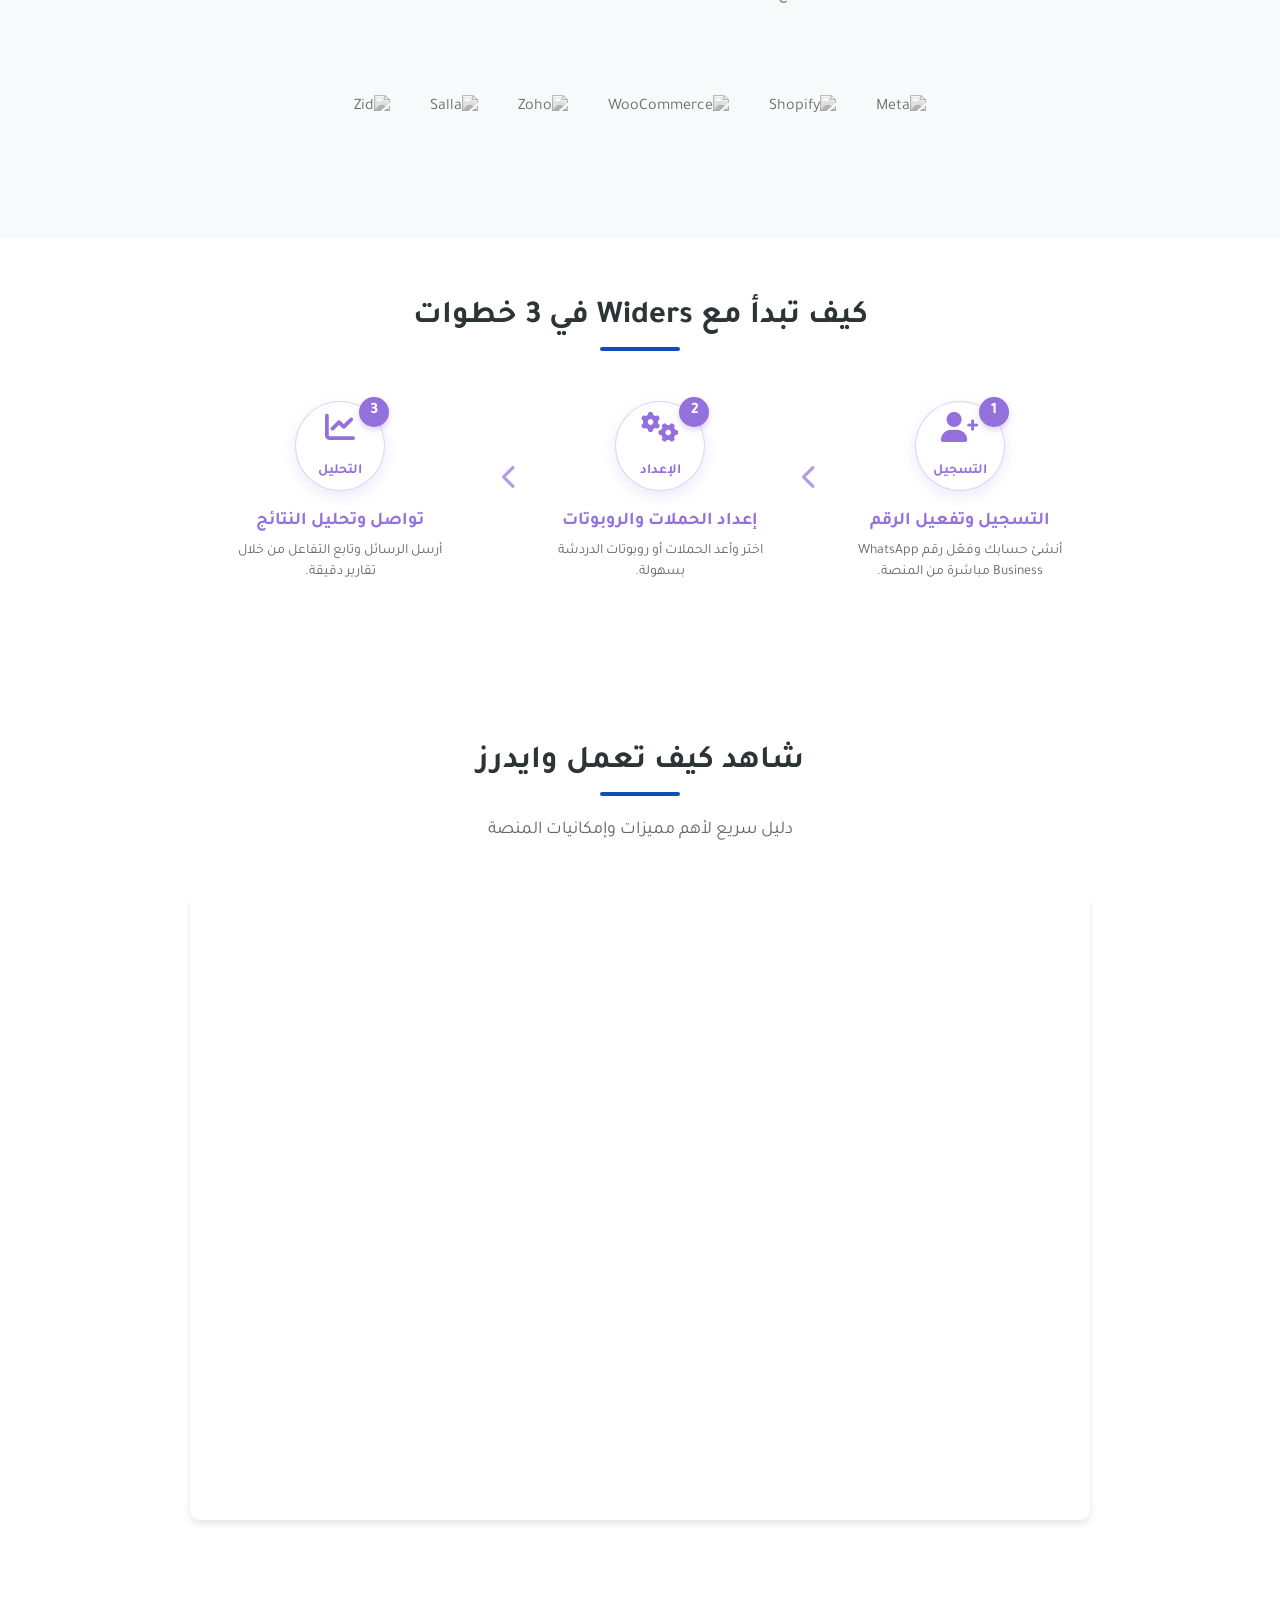
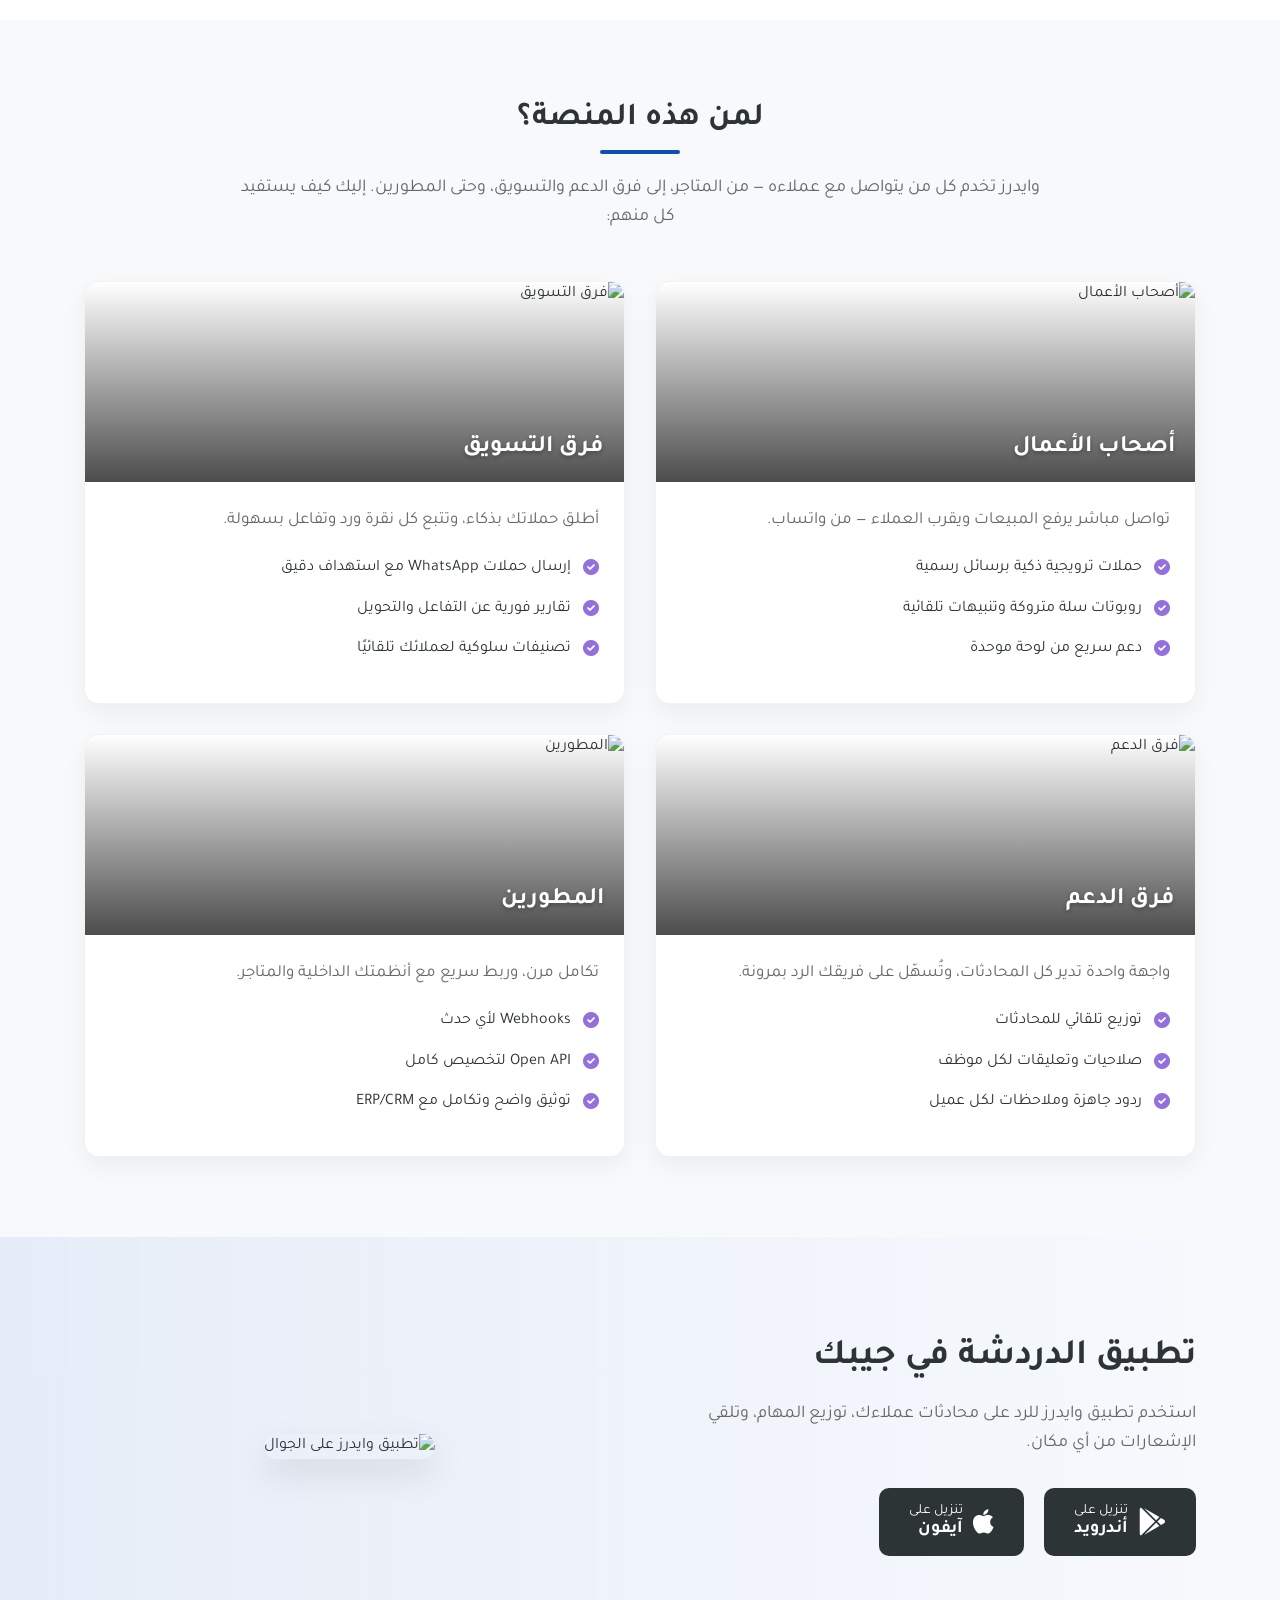
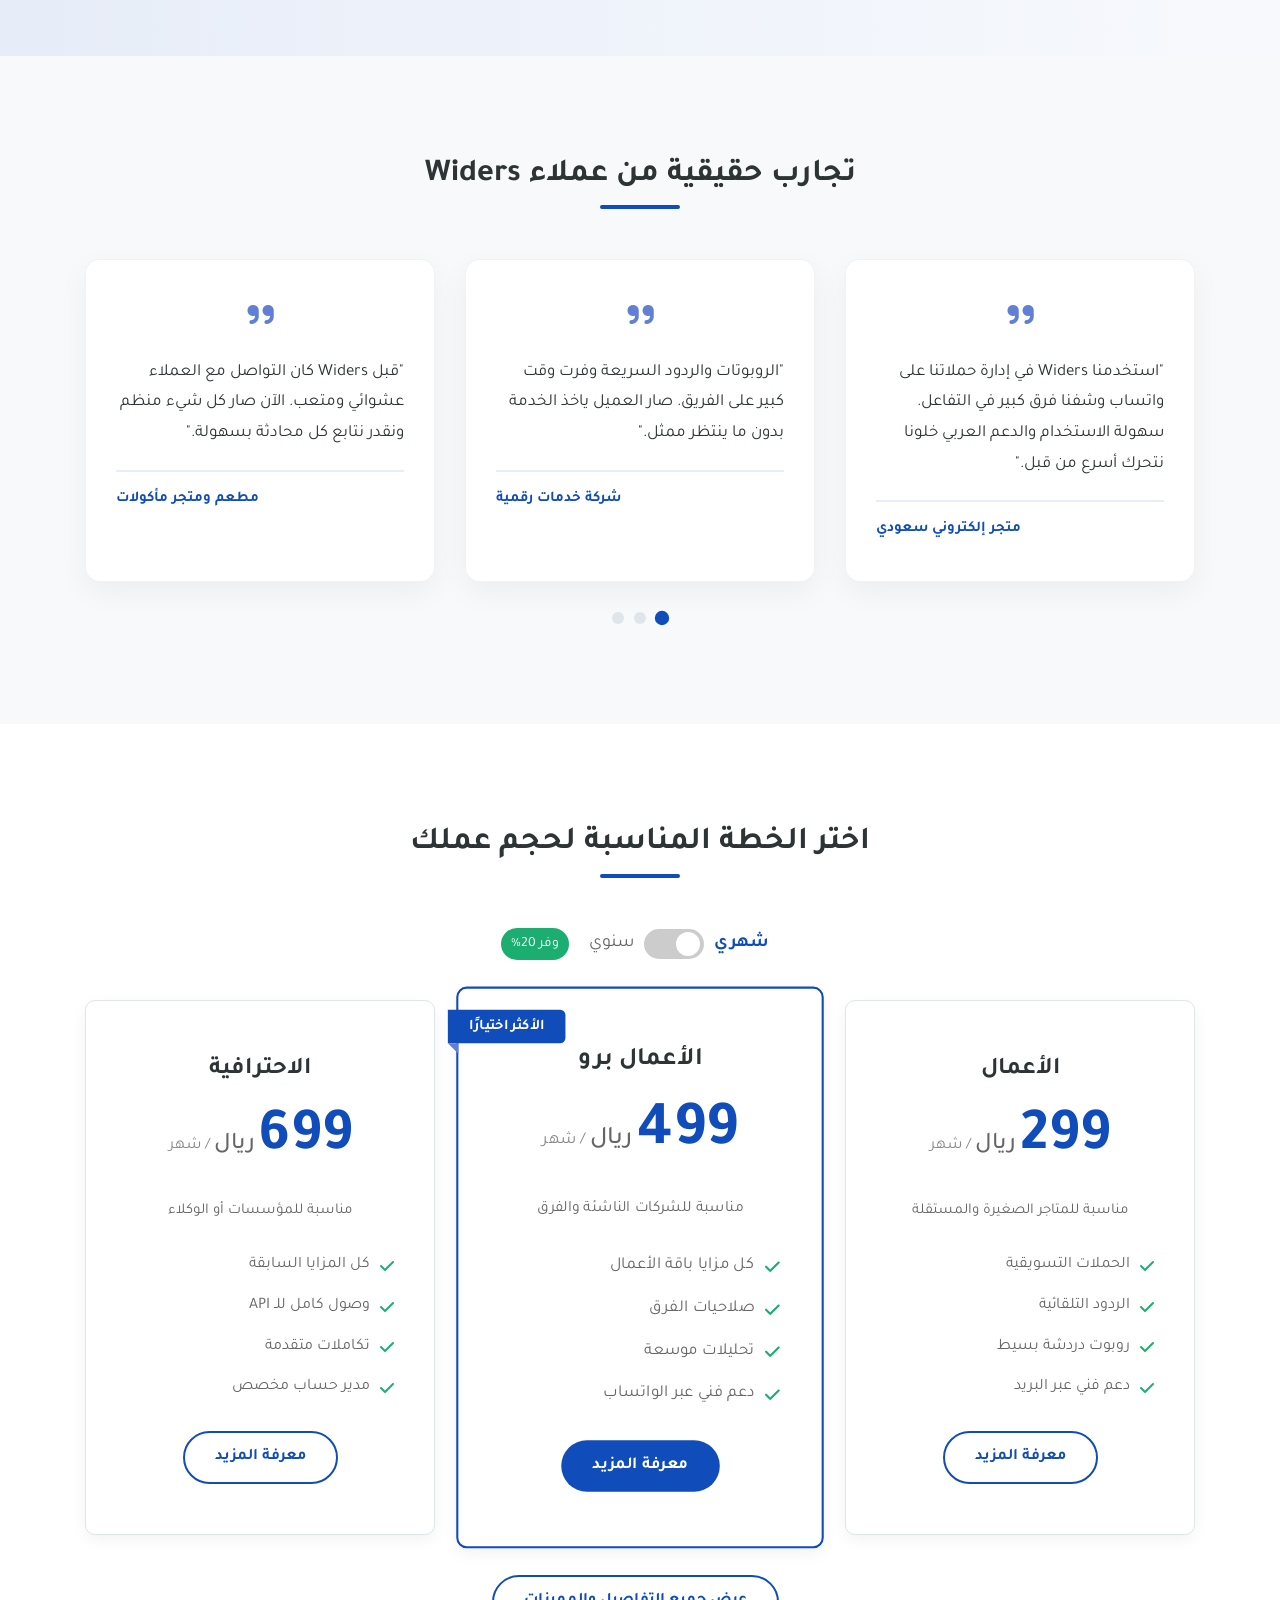
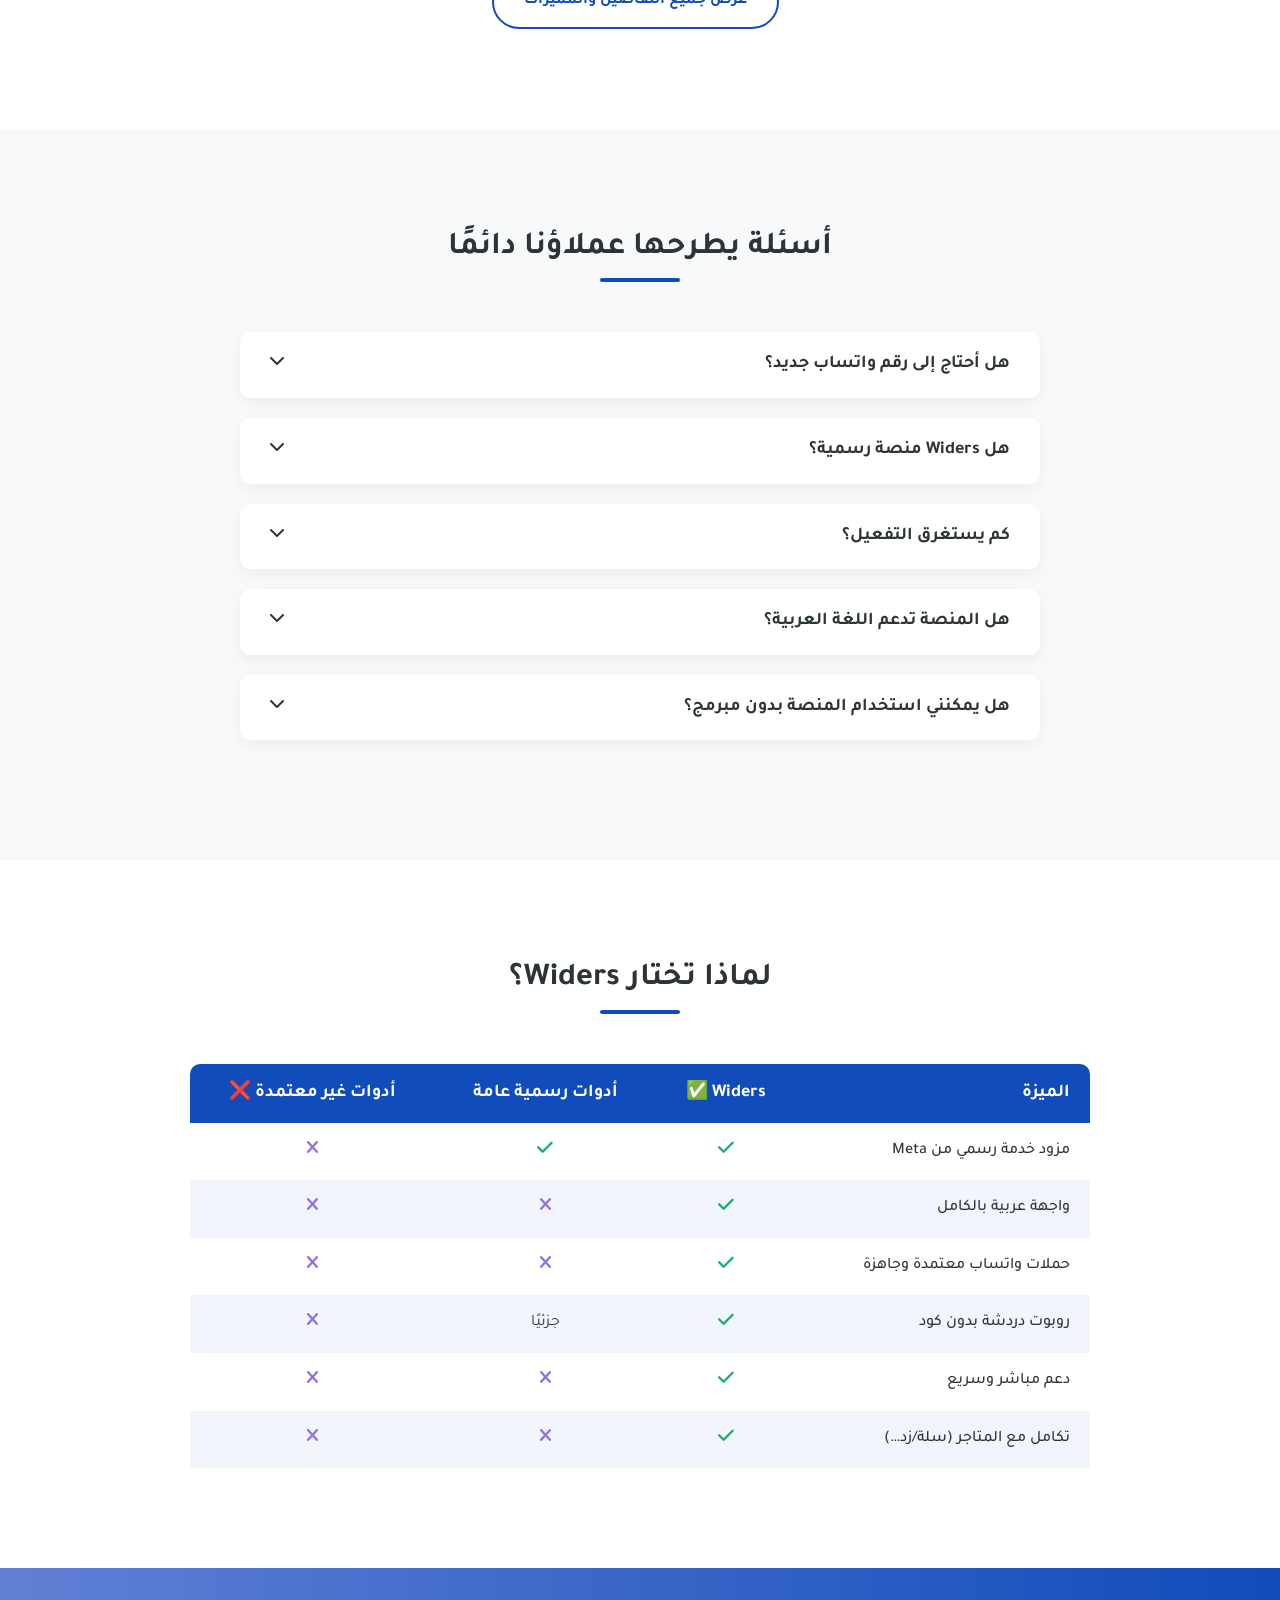
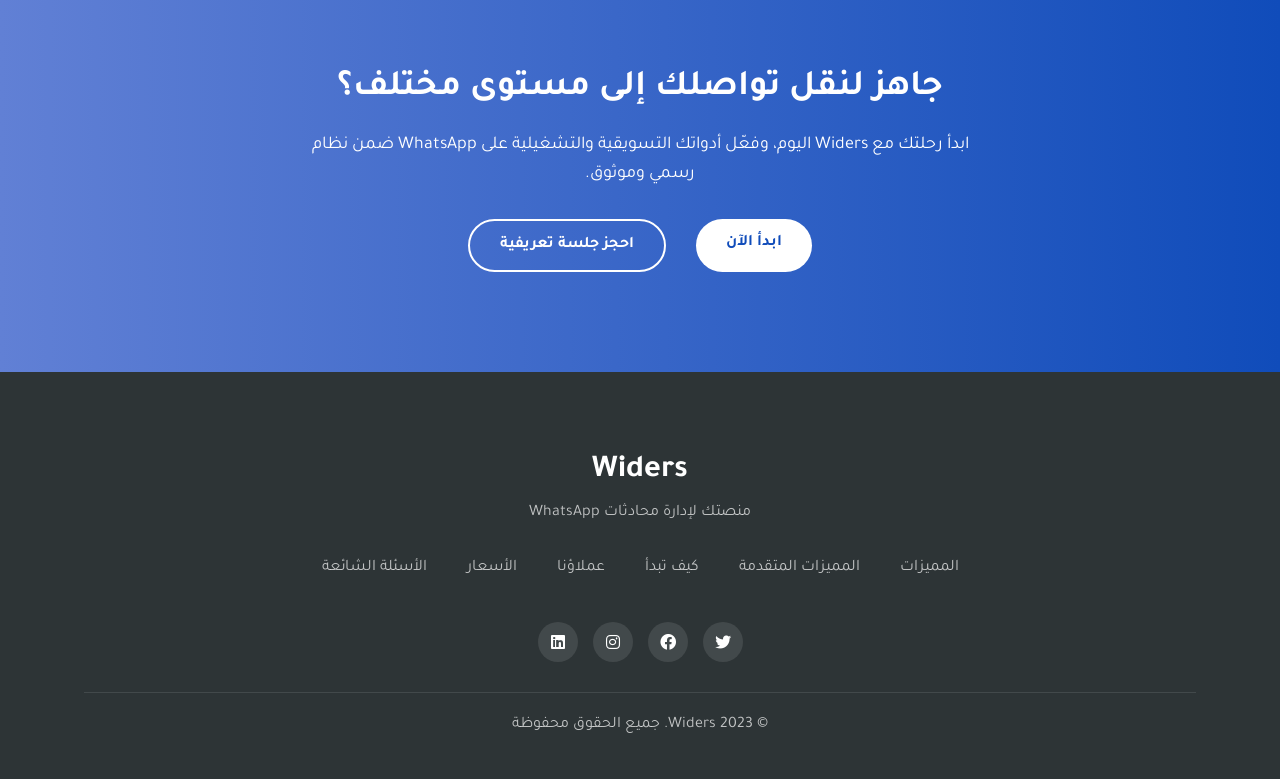
==== commit 1477d9e3: "Add files via upload" ====
--- a/index.html
+++ b/index.html
@@ -202,38 +202,58 @@
           <h2>كيف تبدأ مع Widers في 3 خطوات</h2>
         </div>
         <div class="journey-steps">
-          <div class="step-card">
-            <div class="step-number">1</div>
-            <div class="step-icon">
-              <i class="fas fa-user-plus"></i>
-            </div>
-            <h3>التسجيل وتفعيل الرقم</h3>
-            <p>
-              أنشئ حسابك وفعّل رقم WhatsApp Business الرسمي مباشرة من داخل
-              المنصة.
-            </p>
-          </div>
-          <div class="step-card">
-            <div class="step-number">2</div>
-            <div class="step-icon">
-              <i class="fas fa-cogs"></i>
-            </div>
-            <h3>إعداد حملاتك أو روبوتاتك</h3>
-            <p>
-              اختر ما يناسب نشاطك: حملة تسويقية أو روبوت دردشة، وابدأ ببنائها
-              بسهولة.
-            </p>
-          </div>
-          <div class="step-card">
-            <div class="step-number">3</div>
-            <div class="step-icon">
-              <i class="fas fa-chart-line"></i>
-            </div>
-            <h3>بدء التواصل وتحليل النتائج</h3>
-            <p>
-              ارسل الرسائل، تابع التفاعل، واحصل على تقارير دقيقة لأداء فريقك
-              ومحادثاتك.
-            </p>
+          <div class="step-wrapper">
+            <div class="step">
+              <div class="step-circle">
+                <div class="step-number">1</div>
+                <div class="step-icon">
+                  <i class="fas fa-user-plus"></i>
+                </div>
+                <div class="step-title">التسجيل</div>
+              </div>
+              <div class="step-content">
+                <h3>التسجيل وتفعيل الرقم</h3>
+                <p>أنشئ حسابك وفعّل رقم WhatsApp Business مباشرة من المنصة.</p>
+              </div>
+            </div>
+            <div class="step-arrow">
+              <i class="fas fa-chevron-left"></i>
+            </div>
+          </div>
+
+          <div class="step-wrapper">
+            <div class="step">
+              <div class="step-circle">
+                <div class="step-number">2</div>
+                <div class="step-icon">
+                  <i class="fas fa-cogs"></i>
+                </div>
+                <div class="step-title">الإعداد</div>
+              </div>
+              <div class="step-content">
+                <h3>إعداد الحملات والروبوتات</h3>
+                <p>اختر وأعد الحملات أو روبوتات الدردشة بسهولة.</p>
+              </div>
+            </div>
+            <div class="step-arrow">
+              <i class="fas fa-chevron-left"></i>
+            </div>
+          </div>
+
+          <div class="step-wrapper">
+            <div class="step">
+              <div class="step-circle">
+                <div class="step-number">3</div>
+                <div class="step-icon">
+                  <i class="fas fa-chart-line"></i>
+                </div>
+                <div class="step-title">التحليل</div>
+              </div>
+              <div class="step-content">
+                <h3>تواصل وتحليل النتائج</h3>
+                <p>أرسل الرسائل وتابع التفاعل من خلال تقارير دقيقة.</p>
+              </div>
+            </div>
           </div>
         </div>
       </div>
@@ -272,10 +292,14 @@
         <div class="audience-grid">
           <div class="audience-card">
             <div class="audience-card-header">
-              <div class="audience-icon">
-                <i class="fas fa-store"></i>
-              </div>
-              <h3>أصحاب الأعمال</h3>
+              <img
+                src="https://images.unsplash.com/photo-1559136555-9303baea8ebd?ixlib=rb-4.0.3&auto=format&fit=crop&w=1470&q=80"
+                alt="أصحاب الأعمال"
+                class="audience-card-image"
+              />
+              <div class="audience-card-overlay">
+                <h3 class="audience-card-title">أصحاب الأعمال</h3>
+              </div>
             </div>
             <div class="audience-card-content">
               <p>تواصل مباشر يرفع المبيعات ويقرب العملاء — من واتساب.</p>
@@ -296,10 +320,14 @@
           </div>
           <div class="audience-card">
             <div class="audience-card-header">
-              <div class="audience-icon">
-                <i class="fas fa-bullhorn"></i>
-              </div>
-              <h3>فرق التسويق</h3>
+              <img
+                src="https://images.unsplash.com/photo-1552581234-26160f608093?ixlib=rb-4.0.3&auto=format&fit=crop&w=1470&q=80"
+                alt="فرق التسويق"
+                class="audience-card-image"
+              />
+              <div class="audience-card-overlay">
+                <h3 class="audience-card-title">فرق التسويق</h3>
+              </div>
             </div>
             <div class="audience-card-content">
               <p>أطلق حملاتك بذكاء، وتتبع كل نقرة ورد وتفاعل بسهولة.</p>
@@ -321,10 +349,14 @@
           </div>
           <div class="audience-card">
             <div class="audience-card-header">
-              <div class="audience-icon">
-                <i class="fas fa-headset"></i>
-              </div>
-              <h3>فرق الدعم</h3>
+              <img
+                src="https://images.unsplash.com/photo-1486312338219-ce68d2c6f44d?ixlib=rb-4.0.3&auto=format&fit=crop&w=1472&q=80"
+                alt="فرق الدعم"
+                class="audience-card-image"
+              />
+              <div class="audience-card-overlay">
+                <h3 class="audience-card-title">فرق الدعم</h3>
+              </div>
             </div>
             <div class="audience-card-content">
               <p>
@@ -346,10 +378,14 @@
           </div>
           <div class="audience-card">
             <div class="audience-card-header">
-              <div class="audience-icon">
-                <i class="fas fa-code"></i>
-              </div>
-              <h3>المطورين</h3>
+              <img
+                src="https://images.unsplash.com/photo-1461749280684-dccba630e2f6?ixlib=rb-4.0.3&auto=format&fit=crop&w=1469&q=80"
+                alt="المطورين"
+                class="audience-card-image"
+              />
+              <div class="audience-card-overlay">
+                <h3 class="audience-card-title">المطورين</h3>
+              </div>
             </div>
             <div class="audience-card-content">
               <p>تكامل مرن، وربط سريع مع أنظمتك الداخلية والمتاجر.</p>
--- a/styles.css
+++ b/styles.css
@@ -210,8 +210,8 @@
   padding: 15rem 0 10rem;
   background: linear-gradient(
     to bottom left,
-    rgba(16, 76, 186, 0.1),
-    rgba(97, 128, 213, 0.05)
+    rgba(86, 30, 220, 0.15),
+    rgba(130, 87, 229, 0.08)
   );
   overflow: hidden;
 }
@@ -367,75 +367,212 @@
 
 /* Journey Section */
 .journey {
-  padding: 10rem 0;
-  background-color: #fff;
+  padding: 6rem 0;
+  background: #fff;
+  position: relative;
+}
+
+.journey::before {
+  display: none;
+}
+
+.journey .container {
+  position: relative;
+  z-index: 2;
 }
 
 .journey-steps {
   display: flex;
-  flex-wrap: wrap;
-  justify-content: center;
-  gap: 4rem;
-}
-
-.step-card {
+  justify-content: center;
+  align-items: flex-start;
+  gap: 0;
   position: relative;
-  background-color: #fff;
-  padding: 4rem;
-  border-radius: 1rem;
-  box-shadow: 0 5px 15px rgba(0, 0, 0, 0.05);
+  margin-top: 4rem;
+  max-width: 90rem;
+  margin-left: auto;
+  margin-right: auto;
+}
+
+.step-wrapper {
+  display: flex;
+  flex-direction: row;
+  align-items: center;
+  width: 100%;
+  position: relative;
+}
+
+.step-wrapper:last-child .step-arrow {
+  display: none;
+}
+
+.step {
+  display: flex;
+  flex-direction: column;
+  align-items: center;
   text-align: center;
-  flex: 1;
-  min-width: 25rem;
-  max-width: 35rem;
-  transition: var(--transition);
-}
-
-.step-card:hover {
-  transform: translateY(-1rem);
-  box-shadow: 0 10px 25px rgba(0, 0, 0, 0.1);
+  position: relative;
+  z-index: 2;
+  width: 100%;
+  padding: 0 1rem;
+}
+
+.step-circle {
+  width: 9rem;
+  height: 9rem;
+  border-radius: 50%;
+  background: #fff;
+  display: flex;
+  flex-direction: column;
+  justify-content: center;
+  align-items: center;
+  margin-bottom: 1.5rem;
+  position: relative;
+  box-shadow: 0 5px 15px rgba(86, 30, 220, 0.1);
+  border: 1px solid rgba(147, 112, 219, 0.3);
+  transition: all 0.3s ease;
+}
+
+.step:hover .step-circle {
+  transform: translateY(-0.3rem);
+  box-shadow: 0 8px 20px rgba(86, 30, 220, 0.15);
 }
 
 .step-number {
   position: absolute;
-  top: -2rem;
-  right: 50%;
-  transform: translateX(50%);
+  top: -0.5rem;
+  right: -0.5rem;
+  width: 3rem;
+  height: 3rem;
+  background: var(--accent-color);
+  color: white;
+  border-radius: 50%;
+  display: flex;
+  justify-content: center;
+  align-items: center;
+  font-weight: 700;
+  font-size: 1.6rem;
+  box-shadow: 0 3px 6px rgba(86, 30, 220, 0.2);
+  z-index: 3;
+}
+
+.step-icon {
+  font-size: 3rem;
+  color: var(--accent-color);
+  margin-bottom: 0.2rem;
+}
+
+.step-title {
+  font-size: 1.4rem;
+  font-weight: 600;
+  color: var(--accent-color);
+}
+
+.step-arrow {
   width: 4rem;
-  height: 4rem;
-  background-color: var(--primary-color);
-  border-radius: 50%;
-  color: white;
-  display: flex;
-  justify-content: center;
-  align-items: center;
-  font-weight: 700;
-  font-size: 2rem;
-}
-
-.step-icon {
-  display: inline-flex;
-  justify-content: center;
-  align-items: center;
-  width: 7rem;
-  height: 7rem;
-  background-color: rgba(16, 76, 186, 0.1);
-  border-radius: 50%;
-  margin-bottom: 2rem;
-}
-
-.step-icon i {
-  font-size: 3rem;
-  color: var(--primary-color);
-}
-
-.step-card h3 {
-  font-size: 2rem;
-  margin-bottom: 1.5rem;
-}
-
-.step-card p {
+  min-width: 4rem;
+  display: flex;
+  align-items: center;
+  justify-content: center;
+  font-size: 2.5rem;
+  color: var(--accent-color);
+  position: relative;
+  z-index: 2;
+  opacity: 0.7;
+}
+
+.step-arrow i {
+  margin-top: -3rem;
+}
+
+.step-content {
+  margin-top: 0.5rem;
+}
+
+.step-content h3 {
+  font-size: 1.8rem;
+  margin-bottom: 0.8rem;
+  color: var(--accent-color);
+}
+
+.step-content p {
   color: #666;
+  font-size: 1.4rem;
+  line-height: 1.5;
+  max-width: 22rem;
+  margin: 0 auto;
+}
+
+.journey-cta {
+  margin-top: 3rem;
+  text-align: center;
+}
+
+.journey-cta .btn {
+  padding: 1.2rem 3rem;
+  font-size: 1.6rem;
+  box-shadow: 0 5px 15px rgba(86, 30, 220, 0.1);
+  transition: all 0.3s ease;
+}
+
+.journey-cta .btn:hover {
+  transform: translateY(-3px);
+  box-shadow: 0 8px 20px rgba(86, 30, 220, 0.15);
+}
+
+@media (max-width: 992px) {
+  .journey-steps {
+    flex-direction: column;
+    align-items: center;
+    gap: 3rem;
+  }
+
+  .step-wrapper {
+    flex-direction: column;
+    width: auto;
+  }
+
+  .step {
+    width: auto;
+  }
+
+  .step-arrow {
+    width: 3rem;
+    height: 3rem;
+    margin: 0.5rem 0;
+    transform: rotate(90deg);
+  }
+
+  .step-arrow i {
+    margin-top: 0;
+  }
+
+  .step-content p {
+    max-width: 30rem;
+  }
+}
+
+@media (max-width: 576px) {
+  .journey {
+    padding: 4rem 0;
+  }
+
+  .step-circle {
+    width: 8rem;
+    height: 8rem;
+  }
+
+  .step-icon {
+    font-size: 2.5rem;
+  }
+
+  .step-content h3 {
+    font-size: 1.6rem;
+  }
+
+  .step-content p {
+    font-size: 1.3rem;
+    max-width: 25rem;
+  }
 }
 
 /* Testimonials Section */
@@ -997,11 +1134,28 @@
 
   .journey-steps {
     flex-direction: column;
-    align-items: center;
+    gap: 4rem;
+  }
+
+  .journey-steps::before {
+    height: 100%;
+    width: 0.4rem;
+    top: 0;
+    left: 50%;
+    transform: translateX(-50%);
+    background-color: rgba(147, 112, 219, 0.2);
   }
 
   .step-card {
-    width: 100%;
+    width: 80%;
+    max-width: 40rem;
+  }
+
+  .step-card::after {
+    top: auto;
+    right: 50%;
+    bottom: -6rem;
+    transform: translateX(50%) rotate(90deg);
   }
 
   .testimonials-slider {
@@ -1062,12 +1216,16 @@
   .final-cta .btn-secondary {
     margin-right: 0;
   }
+
+  .step-card {
+    width: 90%;
+  }
 }
 
 /* Stats Section */
 .stats {
   padding: 5rem 0;
-  background-color: var(--primary-color);
+  background-color: var(--secondary-color);
   color: white;
 }
 
@@ -1181,7 +1339,7 @@
 
 /* For Who Section */
 .for-who {
-  padding: 10rem 0;
+  padding: 8rem 0;
   background-color: #f8f9fa;
 }
 
@@ -1203,78 +1361,84 @@
   background-color: #fff;
   padding: 0;
   border-radius: 1.5rem;
-  box-shadow: 0 10px 30px rgba(0, 0, 0, 0.05);
-  transition: var(--transition);
+  box-shadow: 0 10px 25px rgba(0, 0, 0, 0.05);
+  transition: all 0.3s ease;
   overflow: hidden;
   position: relative;
   display: flex;
   flex-direction: column;
   border: 1px solid rgba(0, 0, 0, 0.05);
+  height: 100%;
 }
 
 .audience-card:hover {
-  transform: translateY(-1rem);
-  box-shadow: 0 15px 35px rgba(0, 0, 0, 0.1);
-  border-color: var(--primary-light);
+  transform: translateY(-0.5rem);
+  box-shadow: 0 15px 35px rgba(0, 0, 0, 0.15);
+  border-color: rgba(147, 112, 219, 0.3);
 }
 
 .audience-card-header {
+  height: 20rem;
+  position: relative;
+  overflow: hidden;
+}
+
+.audience-card-image {
+  width: 100%;
+  height: 100%;
+  object-fit: cover;
+  transition: all 0.8s ease;
+}
+
+.audience-card:hover .audience-card-image {
+  transform: scale(1.05);
+}
+
+.audience-card-overlay {
+  position: absolute;
+  top: 0;
+  left: 0;
+  right: 0;
+  bottom: 0;
+  background: linear-gradient(to bottom, rgba(0, 0, 0, 0), rgba(0, 0, 0, 0.7));
+  display: flex;
+  align-items: flex-end;
+  padding: 2rem;
+  transition: all 0.3s ease;
+}
+
+.audience-card:hover .audience-card-overlay {
   background: linear-gradient(
-    45deg,
-    var(--primary-color),
-    var(--primary-light)
+    to bottom,
+    rgba(86, 30, 220, 0.2),
+    rgba(86, 30, 220, 0.7)
   );
-  padding: 3rem;
-  text-align: center;
-  color: #fff;
+}
+
+.audience-card-title {
+  color: white;
+  font-size: 2.4rem;
+  font-weight: 700;
+  margin: 0;
   position: relative;
-}
-
-.audience-card:nth-child(2) .audience-card-header {
-  background: linear-gradient(45deg, var(--secondary-color), #5cdba5);
-}
-
-.audience-card:nth-child(3) .audience-card-header {
-  background: linear-gradient(45deg, var(--accent-color), #c4a7e7);
-}
-
-.audience-card:nth-child(4) .audience-card-header {
-  background: linear-gradient(45deg, #104cba, #2a6bec);
-}
-
-.audience-icon {
-  width: 8rem;
-  height: 8rem;
-  background-color: rgba(255, 255, 255, 0.15);
-  border-radius: 50%;
-  display: flex;
-  justify-content: center;
-  align-items: center;
-  margin: 0 auto 2rem;
-  backdrop-filter: blur(5px);
-  border: 2px solid rgba(255, 255, 255, 0.1);
-}
-
-.audience-icon i {
-  font-size: 3.6rem;
-  color: #fff;
-}
-
-.audience-card-header h3 {
-  font-size: 2.4rem;
-  margin-bottom: 1rem;
-  color: #fff;
+  z-index: 2;
+  text-shadow: 0 2px 4px rgba(0, 0, 0, 0.3);
+  transition: all 0.3s ease;
+}
+
+.audience-card:hover .audience-card-title {
+  transform: translateY(-0.5rem);
 }
 
 .audience-card-content {
-  padding: 3rem;
+  padding: 2.5rem;
   flex: 1;
 }
 
 .audience-card p {
   font-size: 1.7rem;
   color: #666;
-  margin-bottom: 2.5rem;
+  margin-bottom: 2rem;
   line-height: 1.7;
 }
 
@@ -1286,26 +1450,58 @@
   margin-bottom: 1.5rem;
   display: flex;
   align-items: flex-start;
+  transition: all 0.3s ease;
+}
+
+.audience-features li:hover {
+  transform: translateX(-0.5rem);
 }
 
 .audience-features i {
-  color: var(--secondary-color);
+  color: var(--accent-color);
   margin-left: 1.2rem;
   font-size: 1.6rem;
   margin-top: 0.3rem;
 }
 
-@media (max-width: 768px) {
+@media (max-width: 992px) {
   .audience-grid {
     grid-template-columns: 1fr;
-  }
-
+    max-width: 60rem;
+    margin-left: auto;
+    margin-right: auto;
+  }
+}
+
+@media (max-width: 768px) {
   .audience-card {
     text-align: center;
   }
 
   .audience-features li {
     justify-content: center;
+  }
+
+  .audience-card-header {
+    height: 15rem;
+  }
+}
+
+@media (max-width: 576px) {
+  .audience-card-header {
+    height: 12rem;
+  }
+
+  .audience-card-title {
+    font-size: 2rem;
+  }
+
+  .audience-card-content {
+    padding: 2rem 1.5rem;
+  }
+
+  .audience-card p {
+    font-size: 1.5rem;
   }
 }
 
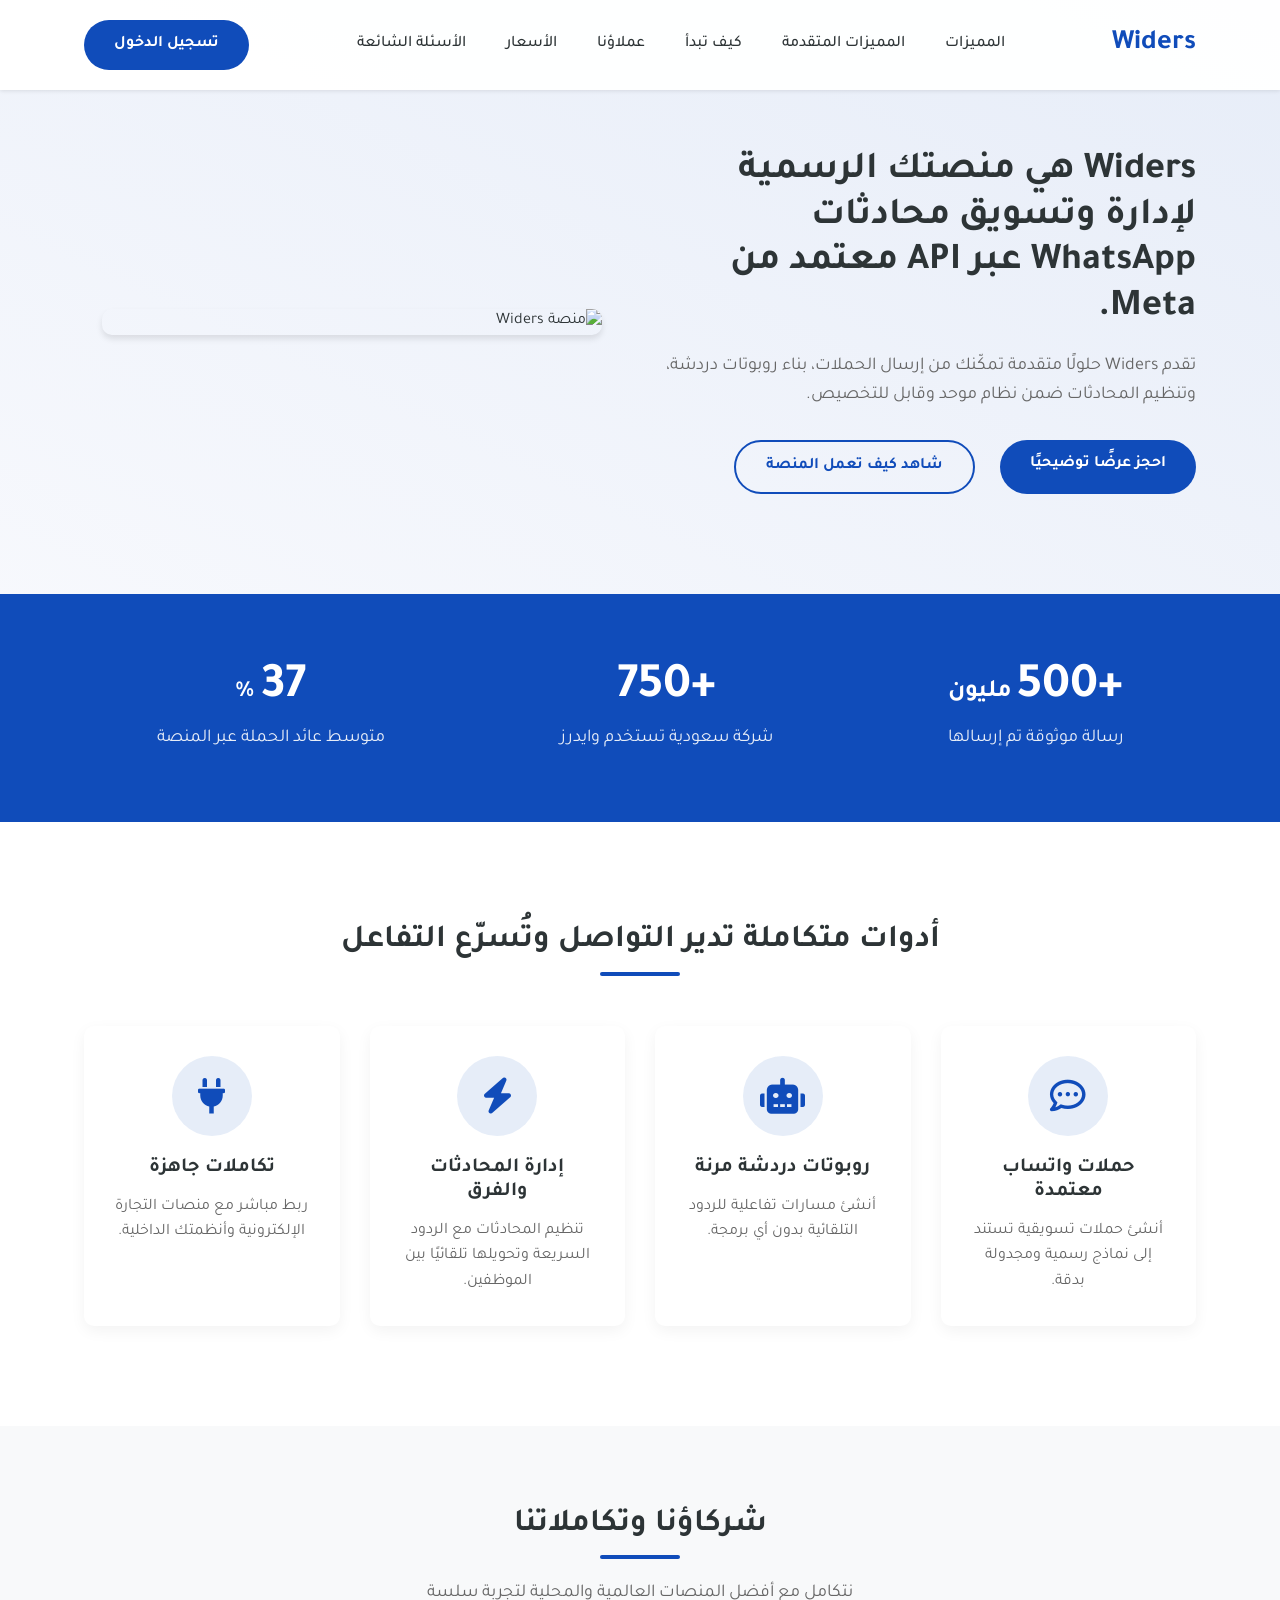
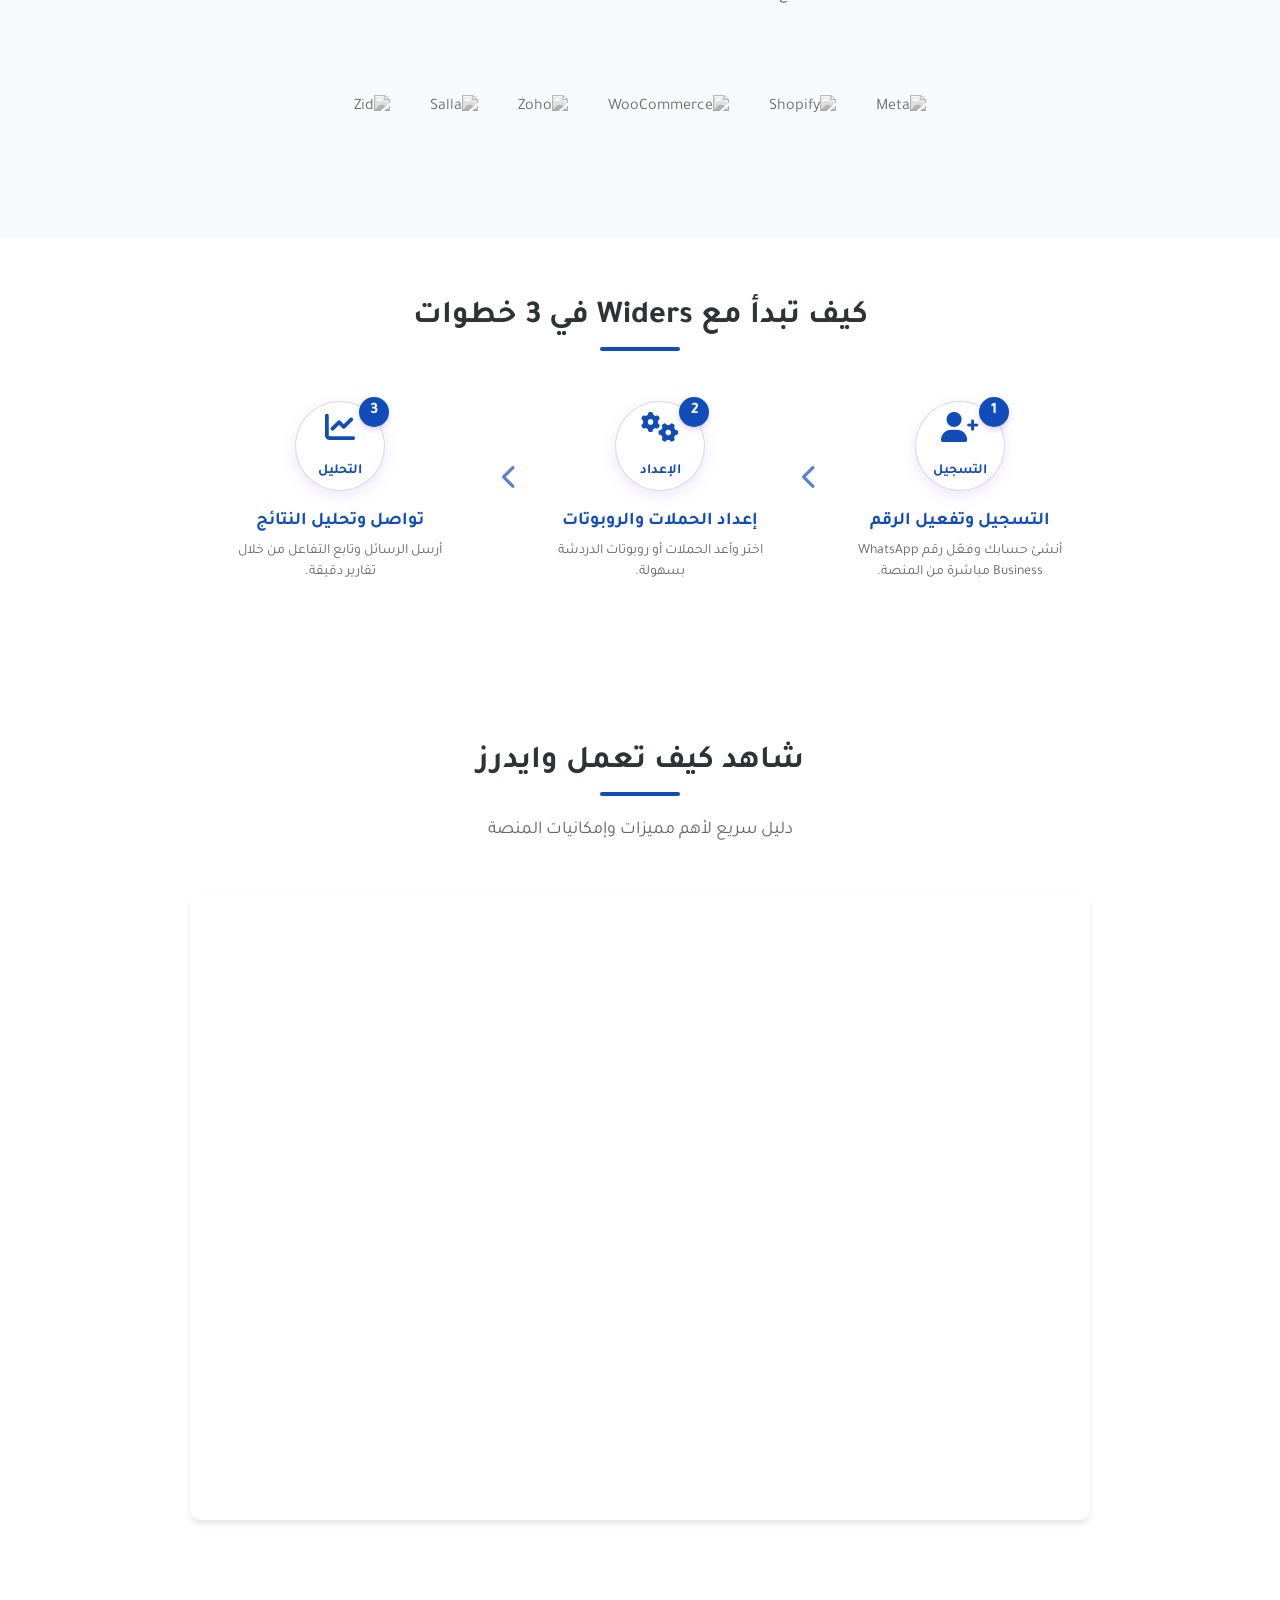
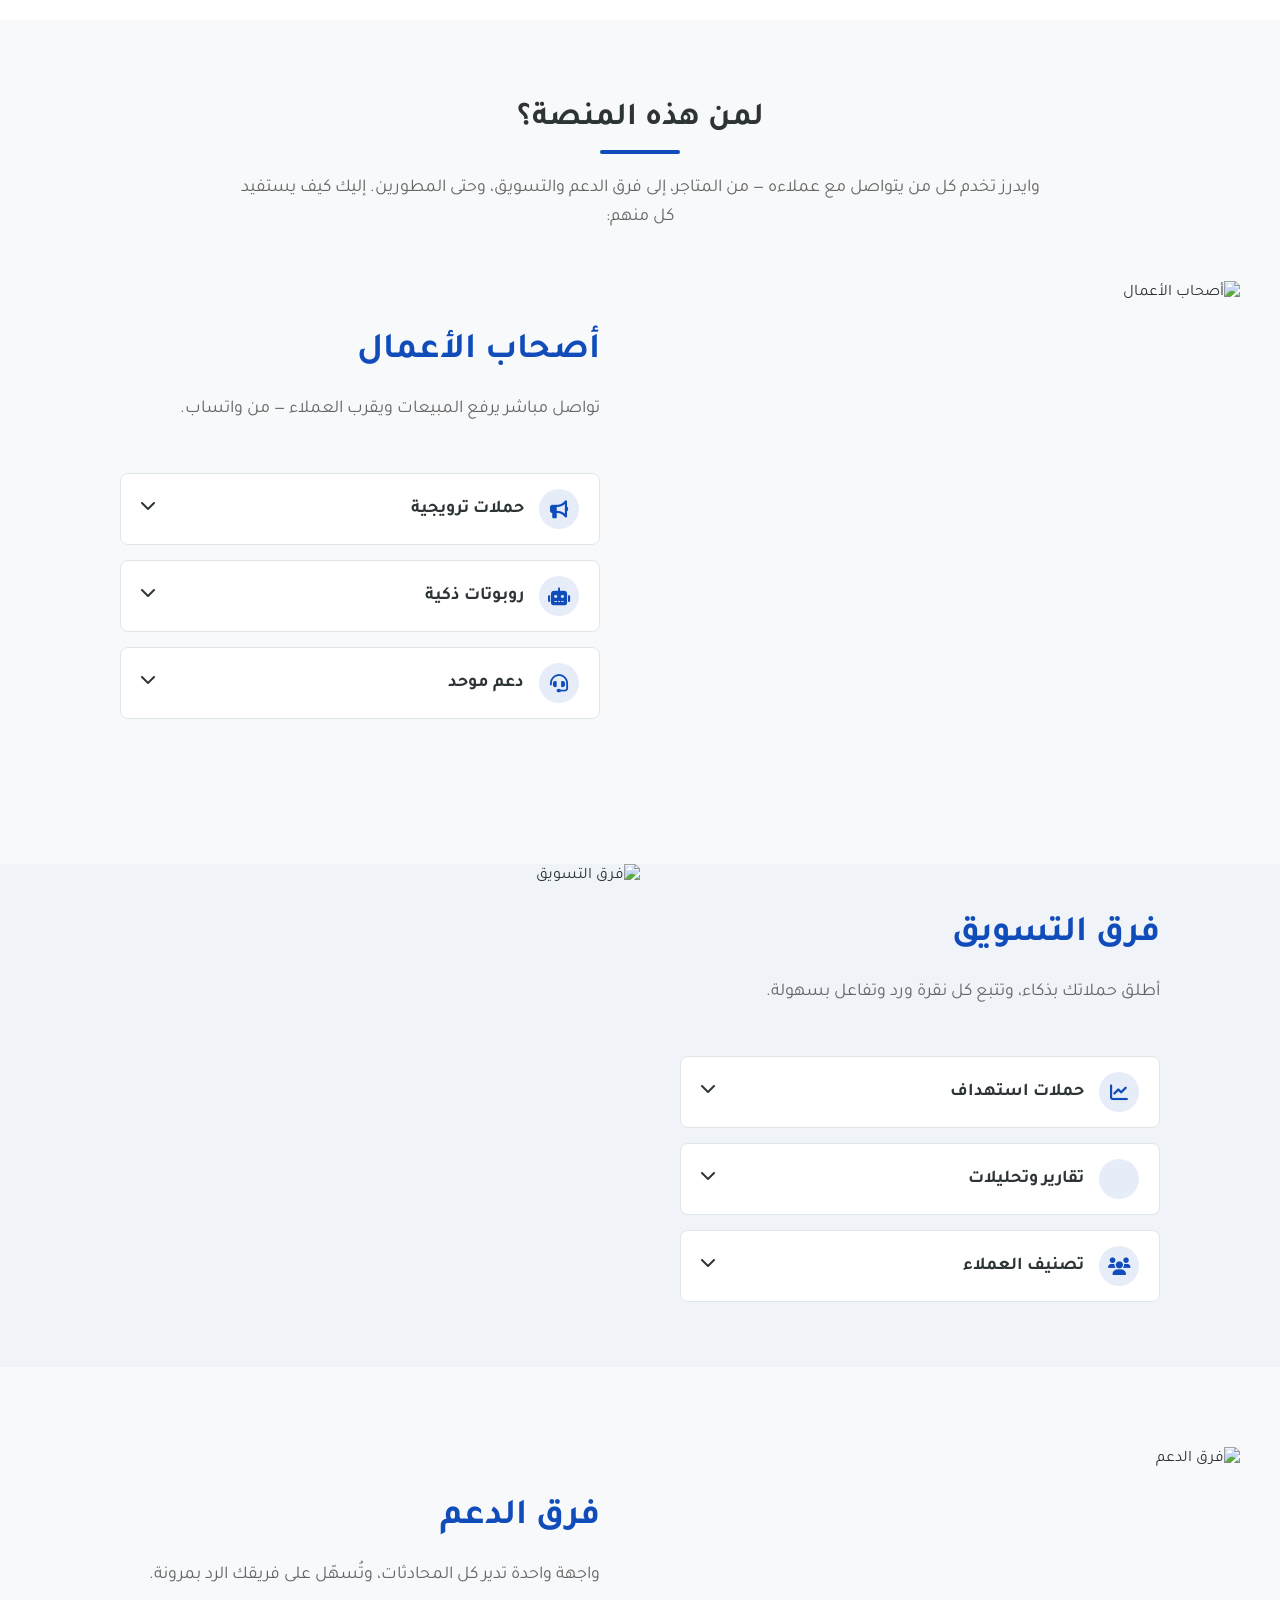
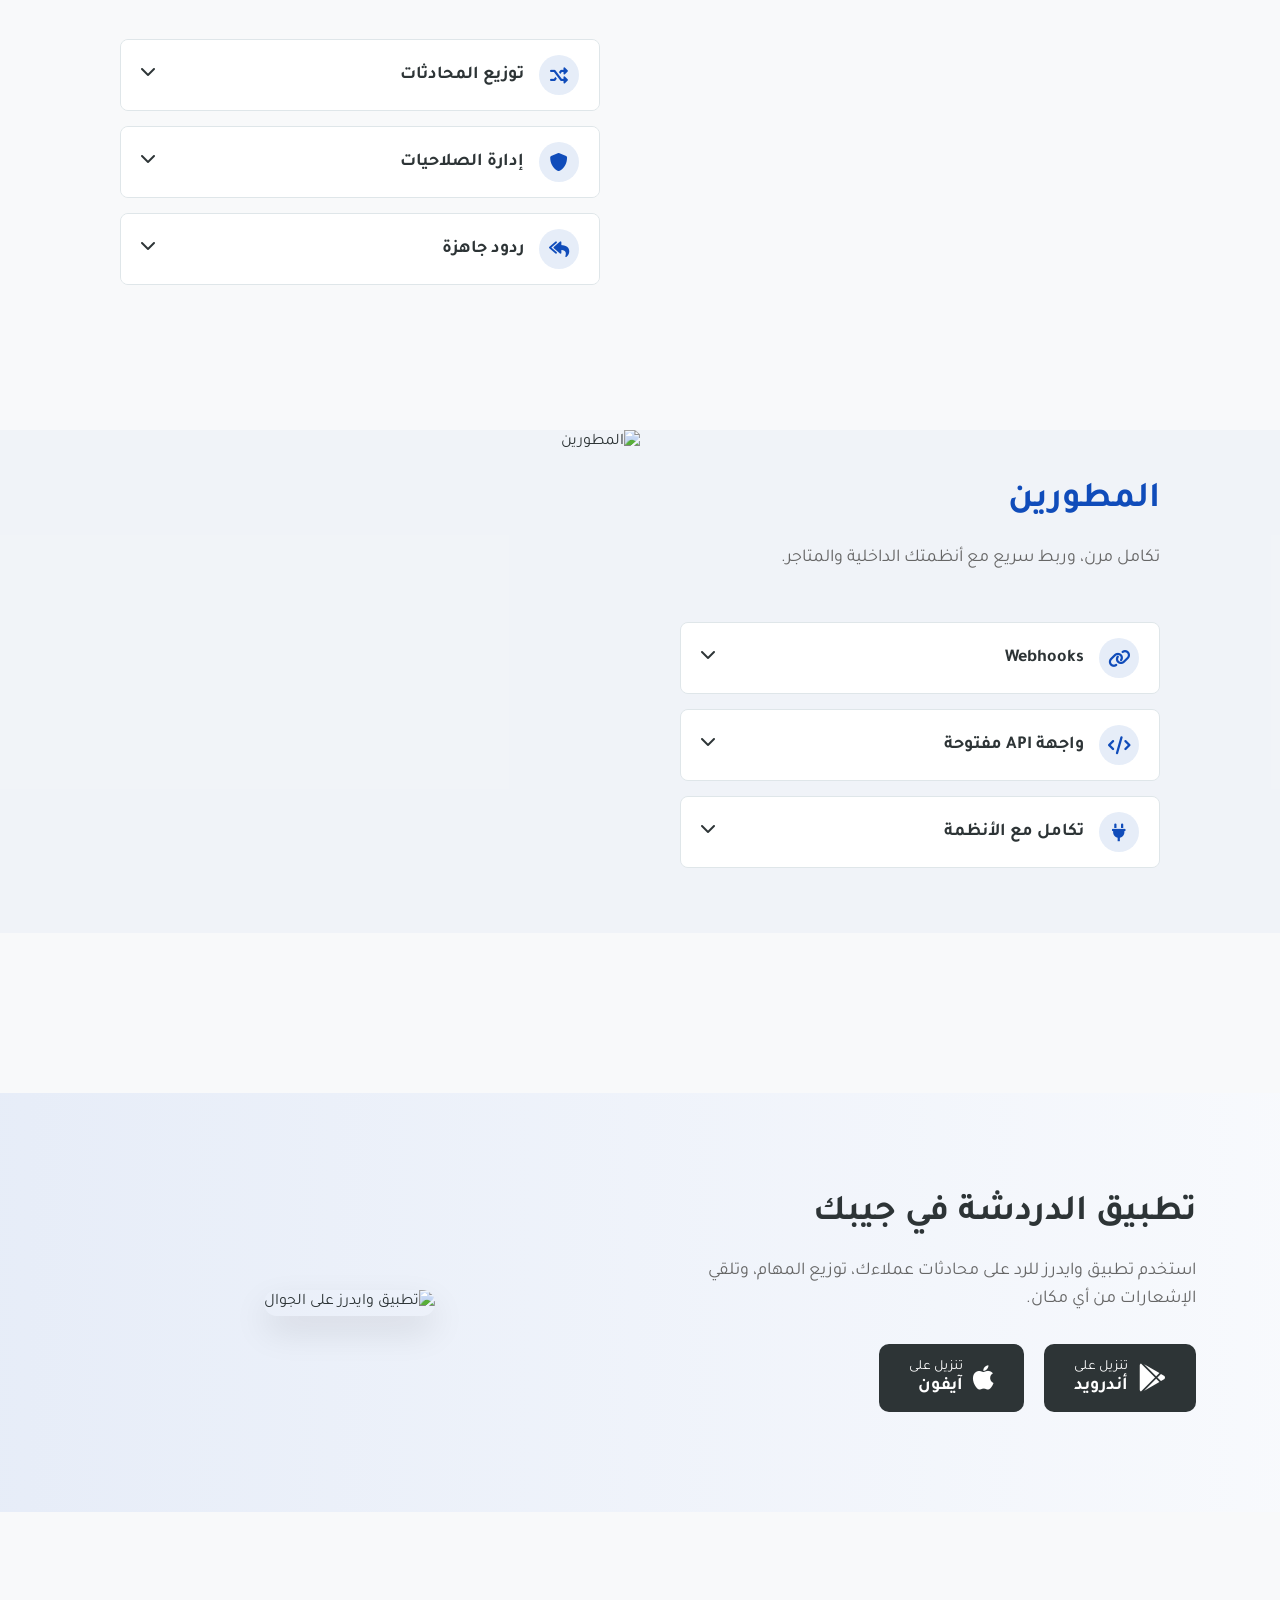
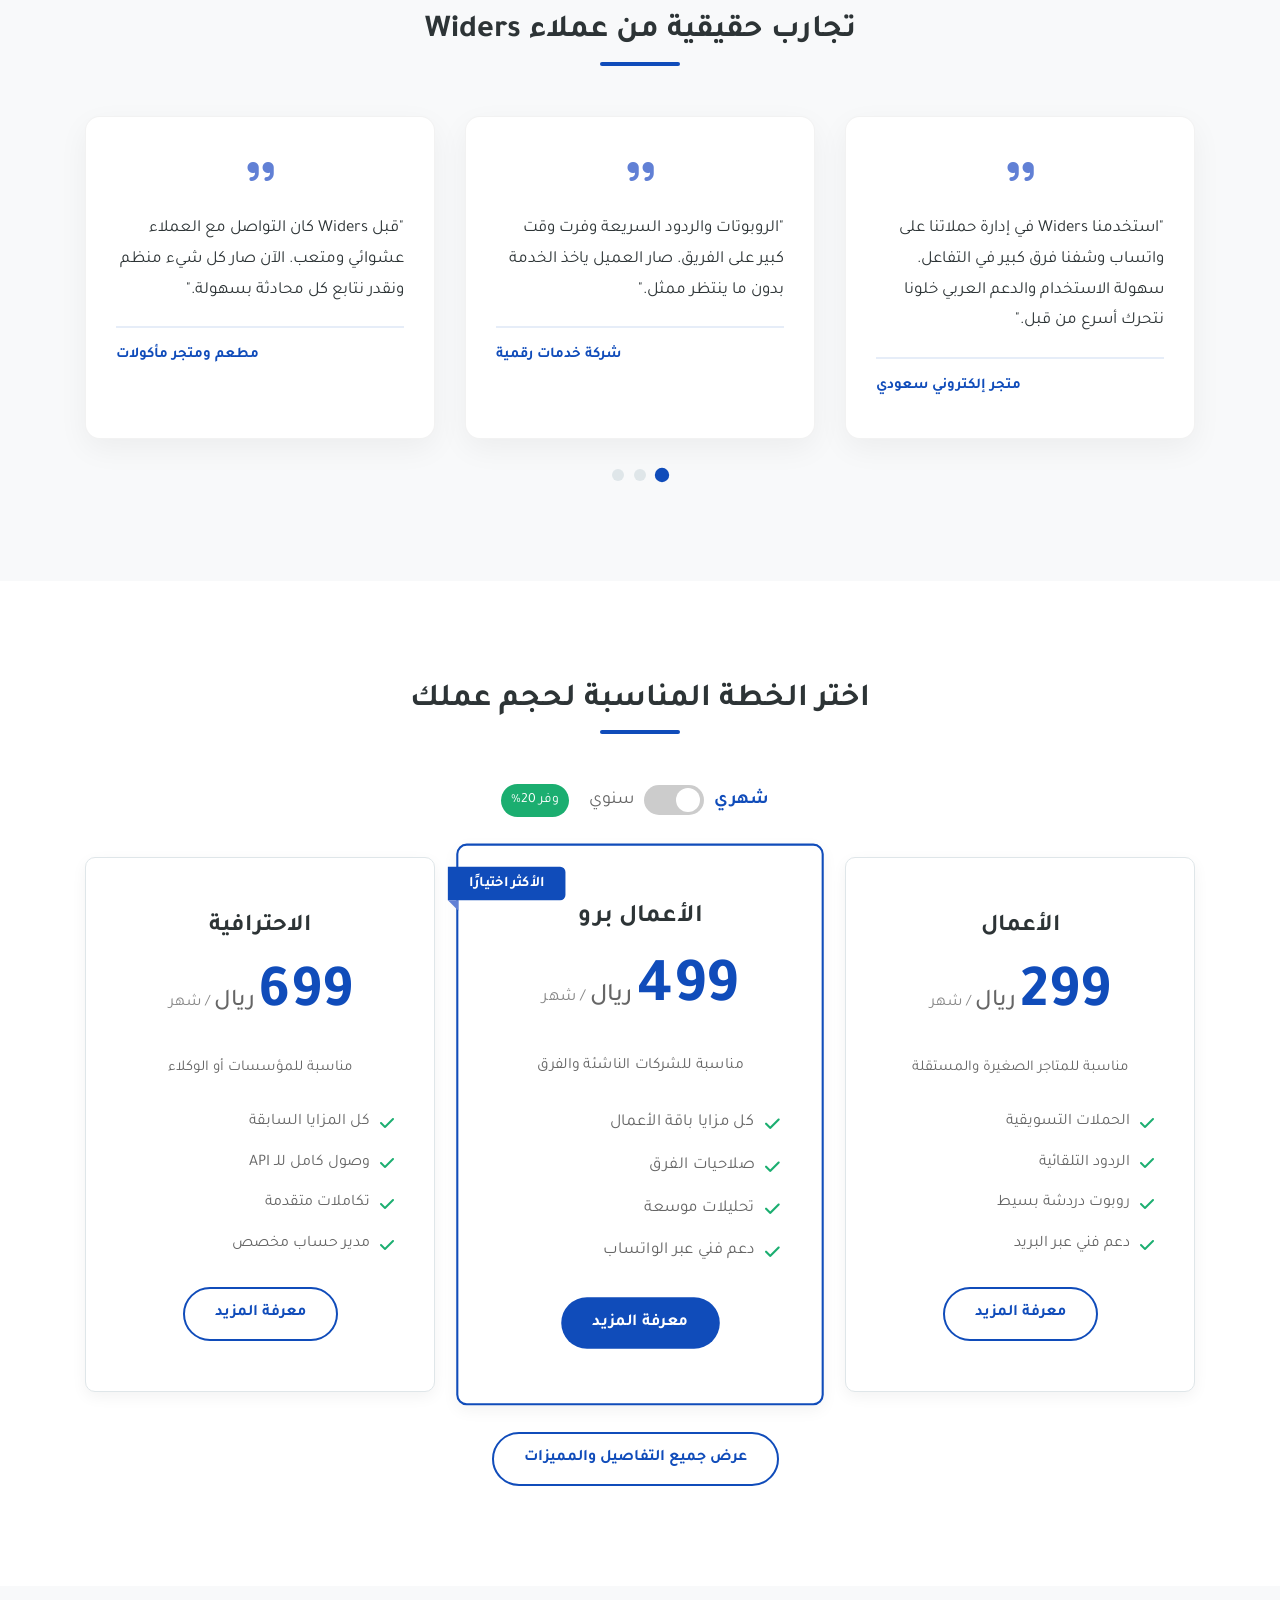
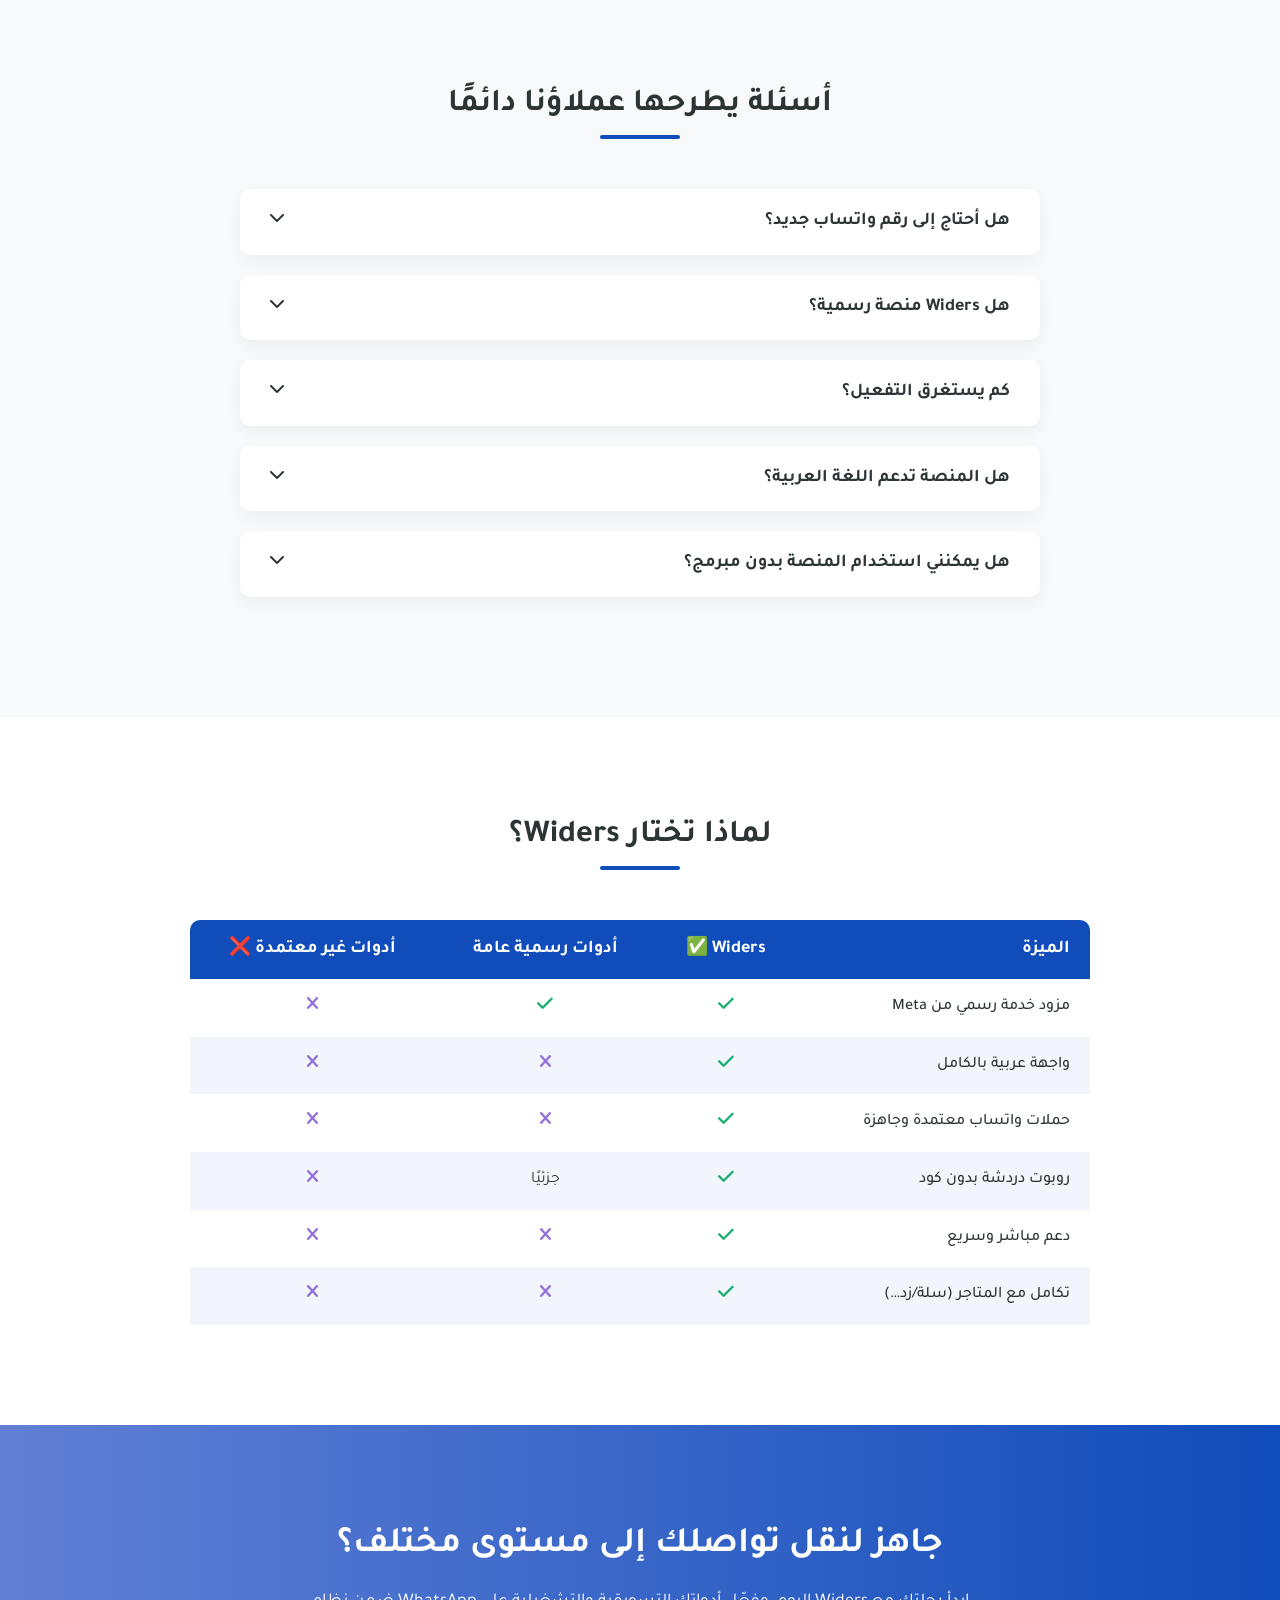
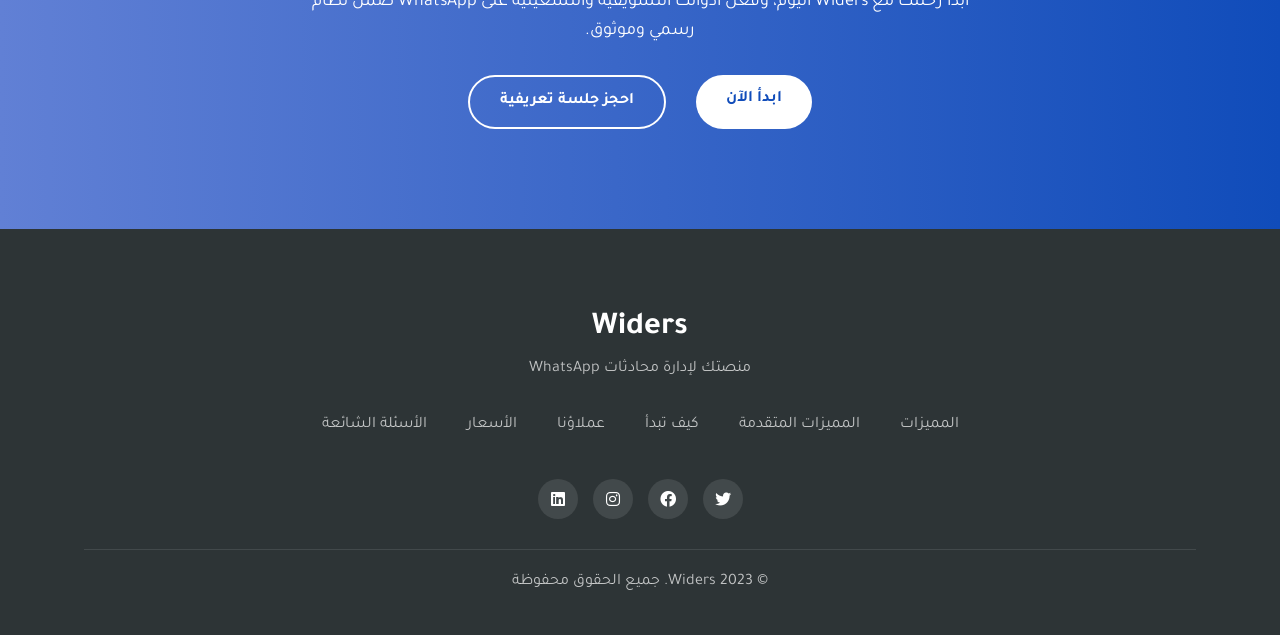
==== commit 79393af6: "Add files via upload" ====
--- a/index.html
+++ b/index.html
@@ -289,116 +289,323 @@
             والتسويق، وحتى المطورين. إليك كيف يستفيد كل منهم:
           </p>
         </div>
-        <div class="audience-grid">
-          <div class="audience-card">
-            <div class="audience-card-header">
+      </div>
+
+      <div class="audience-container">
+        <!-- أصحاب الأعمال -->
+        <div class="audience-item">
+          <div class="audience-item-inner">
+            <div class="audience-image">
               <img
                 src="https://images.unsplash.com/photo-1559136555-9303baea8ebd?ixlib=rb-4.0.3&auto=format&fit=crop&w=1470&q=80"
                 alt="أصحاب الأعمال"
-                class="audience-card-image"
               />
-              <div class="audience-card-overlay">
-                <h3 class="audience-card-title">أصحاب الأعمال</h3>
-              </div>
-            </div>
-            <div class="audience-card-content">
-              <p>تواصل مباشر يرفع المبيعات ويقرب العملاء — من واتساب.</p>
-              <ul class="audience-features">
-                <li>
-                  <i class="fas fa-check-circle"></i> حملات ترويجية ذكية برسائل
-                  رسمية
-                </li>
-                <li>
-                  <i class="fas fa-check-circle"></i> روبوتات سلة متروكة
-                  وتنبيهات تلقائية
-                </li>
-                <li>
-                  <i class="fas fa-check-circle"></i> دعم سريع من لوحة موحدة
-                </li>
-              </ul>
-            </div>
-          </div>
-          <div class="audience-card">
-            <div class="audience-card-header">
+            </div>
+            <div class="audience-content">
+              <div class="audience-title">
+                <h3>أصحاب الأعمال</h3>
+                <p>تواصل مباشر يرفع المبيعات ويقرب العملاء — من واتساب.</p>
+              </div>
+              <div class="audience-options">
+                <div class="audience-option">
+                  <div class="option-header">
+                    <div class="option-title">
+                      <div class="option-icon">
+                        <i class="fas fa-bullhorn"></i>
+                      </div>
+                      <h4>حملات ترويجية</h4>
+                    </div>
+                    <div class="option-arrow">
+                      <i class="fas fa-chevron-down"></i>
+                    </div>
+                  </div>
+                  <div class="option-content">
+                    <p class="option-description">
+                      أطلق حملات تسويقية عبر WhatsApp بكل سهولة، مع قوالب رسمية
+                      معتمدة من ميتا، وتتبع دقيق للنتائج مباشرة من لوحة التحكم.
+                    </p>
+                  </div>
+                </div>
+                <div class="audience-option">
+                  <div class="option-header">
+                    <div class="option-title">
+                      <div class="option-icon">
+                        <i class="fas fa-robot"></i>
+                      </div>
+                      <h4>روبوتات ذكية</h4>
+                    </div>
+                    <div class="option-arrow">
+                      <i class="fas fa-chevron-down"></i>
+                    </div>
+                  </div>
+                  <div class="option-content">
+                    <p class="option-description">
+                      استعادة سلة المتروكة تلقائياً، وإرسال تنبيهات العروض
+                      الخاصة، وتفعيل الرد الآلي على الاستفسارات الشائعة لتوفير
+                      وقت فريقك.
+                    </p>
+                  </div>
+                </div>
+                <div class="audience-option">
+                  <div class="option-header">
+                    <div class="option-title">
+                      <div class="option-icon">
+                        <i class="fas fa-headset"></i>
+                      </div>
+                      <h4>دعم موحد</h4>
+                    </div>
+                    <div class="option-arrow">
+                      <i class="fas fa-chevron-down"></i>
+                    </div>
+                  </div>
+                  <div class="option-content">
+                    <p class="option-description">
+                      تجميع كل محادثات العملاء في مكان واحد، وتوزيعها على الفريق
+                      بذكاء، مع إمكانية وضع ملاحظات وتعليقات خاصة بكل عميل.
+                    </p>
+                  </div>
+                </div>
+              </div>
+            </div>
+          </div>
+        </div>
+
+        <!-- فرق التسويق -->
+        <div class="audience-item">
+          <div class="audience-item-inner">
+            <div class="audience-image">
               <img
                 src="https://images.unsplash.com/photo-1552581234-26160f608093?ixlib=rb-4.0.3&auto=format&fit=crop&w=1470&q=80"
                 alt="فرق التسويق"
-                class="audience-card-image"
               />
-              <div class="audience-card-overlay">
-                <h3 class="audience-card-title">فرق التسويق</h3>
-              </div>
-            </div>
-            <div class="audience-card-content">
-              <p>أطلق حملاتك بذكاء، وتتبع كل نقرة ورد وتفاعل بسهولة.</p>
-              <ul class="audience-features">
-                <li>
-                  <i class="fas fa-check-circle"></i> إرسال حملات WhatsApp مع
-                  استهداف دقيق
-                </li>
-                <li>
-                  <i class="fas fa-check-circle"></i> تقارير فورية عن التفاعل
-                  والتحويل
-                </li>
-                <li>
-                  <i class="fas fa-check-circle"></i> تصنيفات سلوكية لعملائك
-                  تلقائيًا
-                </li>
-              </ul>
-            </div>
-          </div>
-          <div class="audience-card">
-            <div class="audience-card-header">
+            </div>
+            <div class="audience-content">
+              <div class="audience-title">
+                <h3>فرق التسويق</h3>
+                <p>أطلق حملاتك بذكاء، وتتبع كل نقرة ورد وتفاعل بسهولة.</p>
+              </div>
+              <div class="audience-options">
+                <div class="audience-option">
+                  <div class="option-header">
+                    <div class="option-title">
+                      <div class="option-icon">
+                        <i class="fas fa-chart-line"></i>
+                      </div>
+                      <h4>حملات استهداف</h4>
+                    </div>
+                    <div class="option-arrow">
+                      <i class="fas fa-chevron-down"></i>
+                    </div>
+                  </div>
+                  <div class="option-content">
+                    <p class="option-description">
+                      إنشاء حملات واتساب مستهدفة بناءً على سلوك العملاء، مثل
+                      المشتريات السابقة أو التفاعل مع الموقع، مع إمكانية الجدولة
+                      التلقائية.
+                    </p>
+                  </div>
+                </div>
+                <div class="audience-option">
+                  <div class="option-header">
+                    <div class="option-title">
+                      <div class="option-icon">
+                        <i class="fas fa-analytics"></i>
+                      </div>
+                      <h4>تقارير وتحليلات</h4>
+                    </div>
+                    <div class="option-arrow">
+                      <i class="fas fa-chevron-down"></i>
+                    </div>
+                  </div>
+                  <div class="option-content">
+                    <p class="option-description">
+                      قياس أداء حملاتك لحظياً من خلال تقارير مفصلة عن معدلات
+                      الفتح، النقر، والتحويل، مع إمكانية مقارنة أداء الحملات
+                      المختلفة.
+                    </p>
+                  </div>
+                </div>
+                <div class="audience-option">
+                  <div class="option-header">
+                    <div class="option-title">
+                      <div class="option-icon">
+                        <i class="fas fa-users"></i>
+                      </div>
+                      <h4>تصنيف العملاء</h4>
+                    </div>
+                    <div class="option-arrow">
+                      <i class="fas fa-chevron-down"></i>
+                    </div>
+                  </div>
+                  <div class="option-content">
+                    <p class="option-description">
+                      تقسيم قاعدة عملائك تلقائياً بناءً على سلوكهم واهتماماتهم،
+                      مما يساعد في إنشاء رسائل أكثر استهدافاً وتخصيصاً لكل
+                      شريحة.
+                    </p>
+                  </div>
+                </div>
+              </div>
+            </div>
+          </div>
+        </div>
+
+        <!-- فرق الدعم -->
+        <div class="audience-item">
+          <div class="audience-item-inner">
+            <div class="audience-image">
               <img
                 src="https://images.unsplash.com/photo-1486312338219-ce68d2c6f44d?ixlib=rb-4.0.3&auto=format&fit=crop&w=1472&q=80"
                 alt="فرق الدعم"
-                class="audience-card-image"
               />
-              <div class="audience-card-overlay">
-                <h3 class="audience-card-title">فرق الدعم</h3>
-              </div>
-            </div>
-            <div class="audience-card-content">
-              <p>
-                واجهة واحدة تدير كل المحادثات، وتُسهّل على فريقك الرد بمرونة.
-              </p>
-              <ul class="audience-features">
-                <li>
-                  <i class="fas fa-check-circle"></i> توزيع تلقائي للمحادثات
-                </li>
-                <li>
-                  <i class="fas fa-check-circle"></i> صلاحيات وتعليقات لكل موظف
-                </li>
-                <li>
-                  <i class="fas fa-check-circle"></i> ردود جاهزة وملاحظات لكل
-                  عميل
-                </li>
-              </ul>
-            </div>
-          </div>
-          <div class="audience-card">
-            <div class="audience-card-header">
+            </div>
+            <div class="audience-content">
+              <div class="audience-title">
+                <h3>فرق الدعم</h3>
+                <p>
+                  واجهة واحدة تدير كل المحادثات، وتُسهّل على فريقك الرد بمرونة.
+                </p>
+              </div>
+              <div class="audience-options">
+                <div class="audience-option">
+                  <div class="option-header">
+                    <div class="option-title">
+                      <div class="option-icon">
+                        <i class="fas fa-random"></i>
+                      </div>
+                      <h4>توزيع المحادثات</h4>
+                    </div>
+                    <div class="option-arrow">
+                      <i class="fas fa-chevron-down"></i>
+                    </div>
+                  </div>
+                  <div class="option-content">
+                    <p class="option-description">
+                      توزيع المحادثات آلياً على أعضاء الفريق حسب توفرهم وتخصصهم،
+                      مع إمكانية نقل المحادثات بين الموظفين بسهولة عند الحاجة.
+                    </p>
+                  </div>
+                </div>
+                <div class="audience-option">
+                  <div class="option-header">
+                    <div class="option-title">
+                      <div class="option-icon">
+                        <i class="fas fa-shield-alt"></i>
+                      </div>
+                      <h4>إدارة الصلاحيات</h4>
+                    </div>
+                    <div class="option-arrow">
+                      <i class="fas fa-chevron-down"></i>
+                    </div>
+                  </div>
+                  <div class="option-content">
+                    <p class="option-description">
+                      تحديد صلاحيات مخصصة لكل عضو في الفريق، مع إمكانية وضع
+                      تعليقات داخلية للمشرفين والموظفين دون أن تكون مرئية
+                      للعملاء.
+                    </p>
+                  </div>
+                </div>
+                <div class="audience-option">
+                  <div class="option-header">
+                    <div class="option-title">
+                      <div class="option-icon">
+                        <i class="fas fa-reply-all"></i>
+                      </div>
+                      <h4>ردود جاهزة</h4>
+                    </div>
+                    <div class="option-arrow">
+                      <i class="fas fa-chevron-down"></i>
+                    </div>
+                  </div>
+                  <div class="option-content">
+                    <p class="option-description">
+                      تخزين ردود جاهزة لأكثر الاستفسارات تكراراً، مما يسرّع
+                      عملية الرد، مع إمكانية تخصيص هذه الردود لكل عميل على حدة.
+                    </p>
+                  </div>
+                </div>
+              </div>
+            </div>
+          </div>
+        </div>
+
+        <!-- المطورين -->
+        <div class="audience-item">
+          <div class="audience-item-inner">
+            <div class="audience-image">
               <img
                 src="https://images.unsplash.com/photo-1461749280684-dccba630e2f6?ixlib=rb-4.0.3&auto=format&fit=crop&w=1469&q=80"
                 alt="المطورين"
-                class="audience-card-image"
               />
-              <div class="audience-card-overlay">
-                <h3 class="audience-card-title">المطورين</h3>
-              </div>
-            </div>
-            <div class="audience-card-content">
-              <p>تكامل مرن، وربط سريع مع أنظمتك الداخلية والمتاجر.</p>
-              <ul class="audience-features">
-                <li><i class="fas fa-check-circle"></i> Webhooks لأي حدث</li>
-                <li>
-                  <i class="fas fa-check-circle"></i> Open API لتخصيص كامل
-                </li>
-                <li>
-                  <i class="fas fa-check-circle"></i> توثيق واضح وتكامل مع
-                  ERP/CRM
-                </li>
-              </ul>
+            </div>
+            <div class="audience-content">
+              <div class="audience-title">
+                <h3>المطورين</h3>
+                <p>تكامل مرن، وربط سريع مع أنظمتك الداخلية والمتاجر.</p>
+              </div>
+              <div class="audience-options">
+                <div class="audience-option">
+                  <div class="option-header">
+                    <div class="option-title">
+                      <div class="option-icon">
+                        <i class="fas fa-link"></i>
+                      </div>
+                      <h4>Webhooks</h4>
+                    </div>
+                    <div class="option-arrow">
+                      <i class="fas fa-chevron-down"></i>
+                    </div>
+                  </div>
+                  <div class="option-content">
+                    <p class="option-description">
+                      إعداد Webhooks لأي حدث في النظام، مثل الرسائل الجديدة أو
+                      تغيير حالة العميل، مما يتيح تكاملاً سلساً مع أنظمتك
+                      المختلفة.
+                    </p>
+                  </div>
+                </div>
+                <div class="audience-option">
+                  <div class="option-header">
+                    <div class="option-title">
+                      <div class="option-icon">
+                        <i class="fas fa-code"></i>
+                      </div>
+                      <h4>واجهة API مفتوحة</h4>
+                    </div>
+                    <div class="option-arrow">
+                      <i class="fas fa-chevron-down"></i>
+                    </div>
+                  </div>
+                  <div class="option-content">
+                    <p class="option-description">
+                      واجهة برمجة تطبيقات كاملة الوظائف تتيح لك التحكم بكل جانب
+                      من جوانب المنصة، من إنشاء الحملات إلى إدارة المحادثات
+                      والعملاء.
+                    </p>
+                  </div>
+                </div>
+                <div class="audience-option">
+                  <div class="option-header">
+                    <div class="option-title">
+                      <div class="option-icon">
+                        <i class="fas fa-plug"></i>
+                      </div>
+                      <h4>تكامل مع الأنظمة</h4>
+                    </div>
+                    <div class="option-arrow">
+                      <i class="fas fa-chevron-down"></i>
+                    </div>
+                  </div>
+                  <div class="option-content">
+                    <p class="option-description">
+                      توثيق مفصل وأدوات جاهزة للتكامل مع أنظمة ERP وCRM الشائعة،
+                      بالإضافة إلى منصات التجارة الإلكترونية مثل Salla وZid
+                      وWooCommerce.
+                    </p>
+                  </div>
+                </div>
+              </div>
             </div>
           </div>
         </div>
--- a/styles.css
+++ b/styles.css
@@ -210,8 +210,8 @@
   padding: 15rem 0 10rem;
   background: linear-gradient(
     to bottom left,
-    rgba(86, 30, 220, 0.15),
-    rgba(130, 87, 229, 0.08)
+    rgba(16, 76, 186, 0.1),
+    rgba(97, 128, 213, 0.05)
   );
   overflow: hidden;
 }
@@ -443,7 +443,7 @@
   right: -0.5rem;
   width: 3rem;
   height: 3rem;
-  background: var(--accent-color);
+  background: var(--primary-color);
   color: white;
   border-radius: 50%;
   display: flex;
@@ -457,14 +457,14 @@
 
 .step-icon {
   font-size: 3rem;
-  color: var(--accent-color);
+  color: var(--primary-color);
   margin-bottom: 0.2rem;
 }
 
 .step-title {
   font-size: 1.4rem;
   font-weight: 600;
-  color: var(--accent-color);
+  color: var(--primary-color);
 }
 
 .step-arrow {
@@ -474,7 +474,7 @@
   align-items: center;
   justify-content: center;
   font-size: 2.5rem;
-  color: var(--accent-color);
+  color: var(--primary-color);
   position: relative;
   z-index: 2;
   opacity: 0.7;
@@ -491,7 +491,7 @@
 .step-content h3 {
   font-size: 1.8rem;
   margin-bottom: 0.8rem;
-  color: var(--accent-color);
+  color: var(--primary-color);
 }
 
 .step-content p {
@@ -1225,7 +1225,7 @@
 /* Stats Section */
 .stats {
   padding: 5rem 0;
-  background-color: var(--secondary-color);
+  background-color: var(--primary-color);
   color: white;
 }
 
@@ -1347,161 +1347,259 @@
   font-size: 1.8rem;
   color: #666;
   max-width: 80rem;
-  margin: 0 auto 3rem;
-}
-
-.audience-grid {
-  display: grid;
-  grid-template-columns: repeat(2, 1fr);
-  gap: 3rem;
-  margin-top: 5rem;
-}
-
-.audience-card {
-  background-color: #fff;
-  padding: 0;
-  border-radius: 1.5rem;
-  box-shadow: 0 10px 25px rgba(0, 0, 0, 0.05);
-  transition: all 0.3s ease;
+  margin: 0 auto 5rem;
+}
+
+.audience-container {
+  width: 100%;
+  max-width: 100%;
+}
+
+.audience-item {
+  margin-bottom: 8rem;
+  display: flex;
+  flex-direction: row;
+  min-height: 45rem;
+  position: relative;
+  width: 100%;
+  overflow: hidden;
+  background: transparent;
+  box-shadow: none;
+  border-radius: 0;
+}
+
+.audience-item-inner {
+  display: flex;
+  flex-direction: row;
+  width: 100%;
+  max-width: 120rem;
+  margin: 0 auto;
+}
+
+.audience-item:nth-child(even) .audience-item-inner {
+  flex-direction: row-reverse;
+}
+
+.audience-item:nth-child(even) {
+  background-color: rgba(16, 76, 186, 0.03);
+}
+
+.audience-item:before {
+  content: "";
+  position: absolute;
+  bottom: -1px;
+  left: 0;
+  width: 100%;
+  height: 1px;
+  background: linear-gradient(
+    90deg,
+    transparent,
+    rgba(16, 76, 186, 0.2),
+    transparent
+  );
+}
+
+.audience-item:last-child:before {
+  display: none;
+}
+
+.audience-image {
+  width: 50%;
   overflow: hidden;
   position: relative;
-  display: flex;
-  flex-direction: column;
-  border: 1px solid rgba(0, 0, 0, 0.05);
-  height: 100%;
-}
-
-.audience-card:hover {
-  transform: translateY(-0.5rem);
-  box-shadow: 0 15px 35px rgba(0, 0, 0, 0.15);
-  border-color: rgba(147, 112, 219, 0.3);
-}
-
-.audience-card-header {
-  height: 20rem;
-  position: relative;
-  overflow: hidden;
-}
-
-.audience-card-image {
+}
+
+.audience-image img {
   width: 100%;
   height: 100%;
   object-fit: cover;
-  transition: all 0.8s ease;
-}
-
-.audience-card:hover .audience-card-image {
-  transform: scale(1.05);
-}
-
-.audience-card-overlay {
-  position: absolute;
-  top: 0;
-  left: 0;
-  right: 0;
-  bottom: 0;
-  background: linear-gradient(to bottom, rgba(0, 0, 0, 0), rgba(0, 0, 0, 0.7));
-  display: flex;
-  align-items: flex-end;
-  padding: 2rem;
+  transition: transform 0.5s ease;
+}
+
+.audience-item:hover .audience-image img {
+  transform: scale(1.03);
+}
+
+.audience-content {
+  width: 50%;
+  padding: 5rem 8rem;
+  display: flex;
+  flex-direction: column;
+  justify-content: center;
+}
+
+.audience-item:nth-child(odd) .audience-content {
+  padding-right: 4rem;
+}
+
+.audience-item:nth-child(even) .audience-content {
+  padding-left: 4rem;
+}
+
+.audience-title h3 {
+  font-size: 3.6rem;
+  color: var(--primary-color);
+  margin-bottom: 2rem;
+}
+
+.audience-title p {
+  font-size: 1.8rem;
+  color: #666;
+  line-height: 1.6;
+  margin-bottom: 4rem;
+}
+
+.audience-options {
+  margin-top: 1rem;
+}
+
+.audience-option {
+  margin-bottom: 1.5rem;
+  border: 1px solid var(--gray-color);
+  border-radius: 0.8rem;
+  overflow: hidden;
   transition: all 0.3s ease;
 }
 
-.audience-card:hover .audience-card-overlay {
-  background: linear-gradient(
-    to bottom,
-    rgba(86, 30, 220, 0.2),
-    rgba(86, 30, 220, 0.7)
-  );
-}
-
-.audience-card-title {
-  color: white;
-  font-size: 2.4rem;
-  font-weight: 700;
+.audience-option:hover {
+  border-color: var(--primary-color);
+  box-shadow: 0 3px 10px rgba(0, 0, 0, 0.05);
+}
+
+.option-header {
+  padding: 1.5rem 2rem;
+  display: flex;
+  justify-content: space-between;
+  align-items: center;
+  cursor: pointer;
+  background-color: #fff;
+  transition: all 0.3s ease;
+}
+
+.option-header:hover {
+  background-color: rgba(16, 76, 186, 0.05);
+}
+
+.option-title {
+  display: flex;
+  align-items: center;
+  gap: 1.5rem;
+}
+
+.option-icon {
+  width: 4rem;
+  height: 4rem;
+  background: rgba(16, 76, 186, 0.1);
+  border-radius: 50%;
+  display: flex;
+  justify-content: center;
+  align-items: center;
+  color: var(--primary-color);
+  font-size: 1.8rem;
+}
+
+.option-title h4 {
+  font-size: 1.8rem;
   margin: 0;
-  position: relative;
-  z-index: 2;
-  text-shadow: 0 2px 4px rgba(0, 0, 0, 0.3);
-  transition: all 0.3s ease;
-}
-
-.audience-card:hover .audience-card-title {
-  transform: translateY(-0.5rem);
-}
-
-.audience-card-content {
-  padding: 2.5rem;
-  flex: 1;
-}
-
-.audience-card p {
-  font-size: 1.7rem;
+}
+
+.option-arrow {
+  transition: transform 0.3s ease;
+}
+
+.option-content {
+  max-height: 0;
+  overflow: hidden;
+  transition: max-height 0.3s ease;
+  padding: 0 2rem;
+}
+
+.audience-option.active .option-content {
+  max-height: 20rem;
+  padding: 0 2rem 2rem;
+}
+
+.audience-option.active .option-header {
+  background-color: rgba(16, 76, 186, 0.05);
+}
+
+.audience-option.active .option-arrow {
+  transform: rotate(180deg);
+}
+
+.option-description {
   color: #666;
-  margin-bottom: 2rem;
-  line-height: 1.7;
-}
-
-.audience-features {
-  margin-top: 2rem;
-}
-
-.audience-features li {
-  margin-bottom: 1.5rem;
-  display: flex;
-  align-items: flex-start;
-  transition: all 0.3s ease;
-}
-
-.audience-features li:hover {
-  transform: translateX(-0.5rem);
-}
-
-.audience-features i {
-  color: var(--accent-color);
-  margin-left: 1.2rem;
   font-size: 1.6rem;
-  margin-top: 0.3rem;
+  line-height: 1.6;
+}
+
+@media (max-width: 1200px) {
+  .audience-content {
+    padding: 4rem;
+  }
+
+  .audience-item:nth-child(odd) .audience-content,
+  .audience-item:nth-child(even) .audience-content {
+    padding: 4rem;
+  }
+
+  .audience-title h3 {
+    font-size: 3rem;
+  }
 }
 
 @media (max-width: 992px) {
-  .audience-grid {
-    grid-template-columns: 1fr;
-    max-width: 60rem;
-    margin-left: auto;
-    margin-right: auto;
-  }
-}
-
-@media (max-width: 768px) {
-  .audience-card {
-    text-align: center;
-  }
-
-  .audience-features li {
-    justify-content: center;
-  }
-
-  .audience-card-header {
-    height: 15rem;
+  .audience-item {
+    flex-direction: column;
+    min-height: auto;
+  }
+
+  .audience-item:nth-child(even) {
+    flex-direction: column;
+  }
+
+  .audience-image {
+    width: 100%;
+    height: 35rem;
+  }
+
+  .audience-content {
+    width: 100%;
+    padding: 5rem 3rem;
+  }
+
+  .audience-item:nth-child(odd) .audience-content,
+  .audience-item:nth-child(even) .audience-content {
+    padding: 5rem 3rem;
   }
 }
 
 @media (max-width: 576px) {
-  .audience-card-header {
-    height: 12rem;
-  }
-
-  .audience-card-title {
-    font-size: 2rem;
-  }
-
-  .audience-card-content {
-    padding: 2rem 1.5rem;
-  }
-
-  .audience-card p {
-    font-size: 1.5rem;
+  .audience-image {
+    height: 25rem;
+  }
+
+  .audience-content {
+    padding: 4rem 2rem;
+  }
+
+  .audience-item:nth-child(odd) .audience-content,
+  .audience-item:nth-child(even) .audience-content {
+    padding: 4rem 2rem;
+  }
+
+  .audience-title h3 {
+    font-size: 2.6rem;
+  }
+
+  .option-icon {
+    width: 3.5rem;
+    height: 3.5rem;
+    font-size: 1.6rem;
+  }
+
+  .option-title h4 {
+    font-size: 1.6rem;
   }
 }
 
